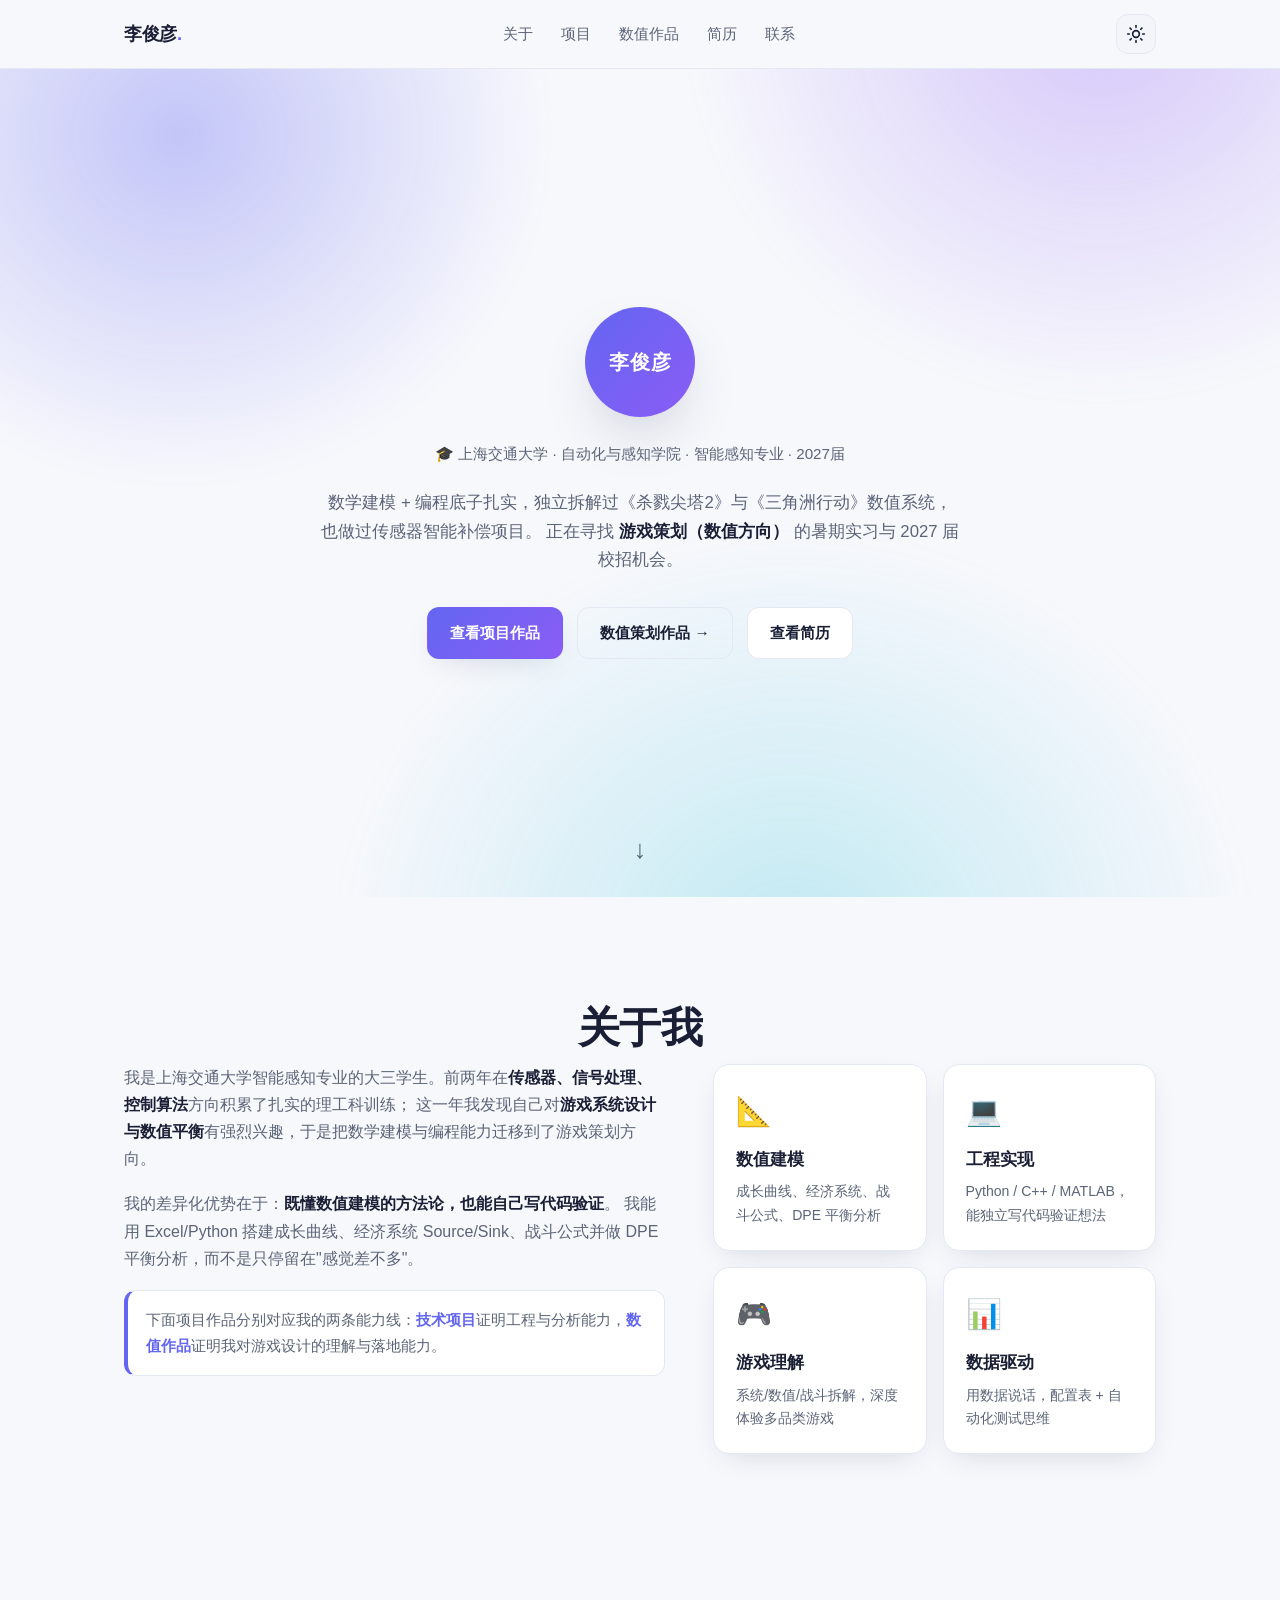
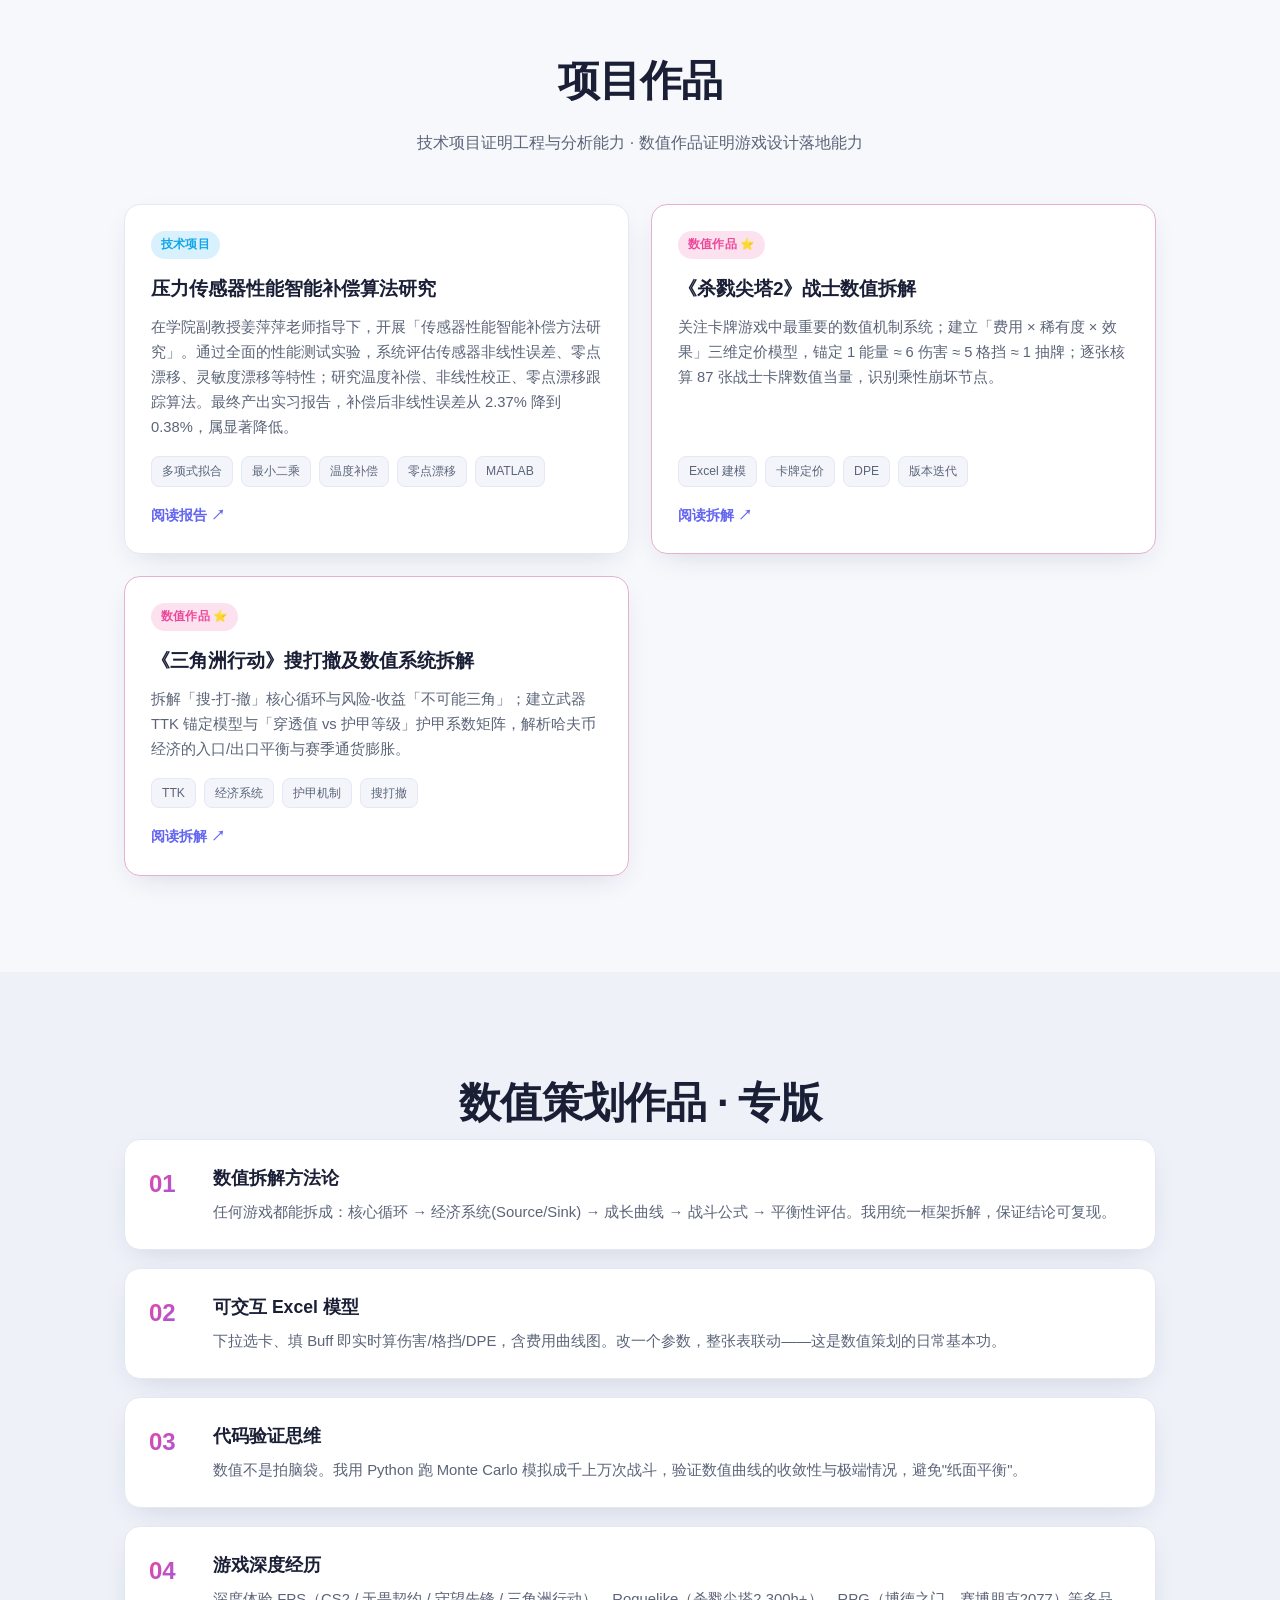
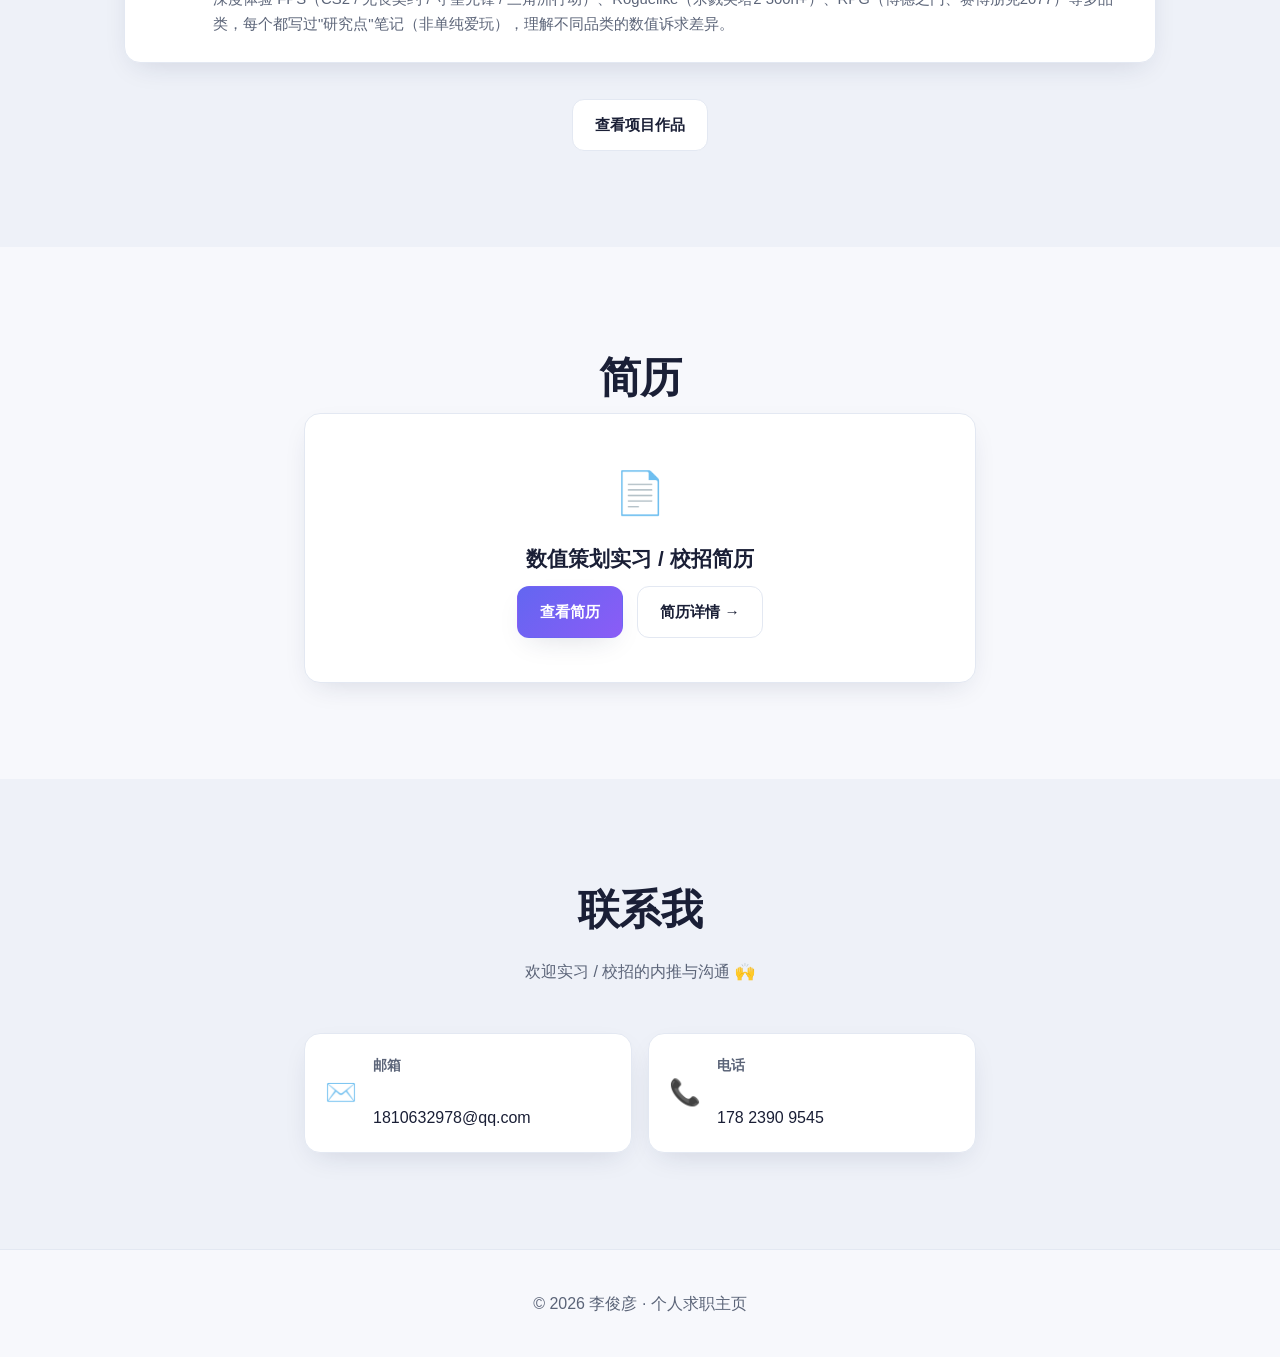
==== index.html @ 6712aebd "chore: 删除技能矩阵整节及导航链接" ====
<!DOCTYPE html>
<!-- 李俊彦 · 个人求职主页（已按简历内容定制） -->

<html lang="zh-CN">
<head>
  <meta charset="UTF-8" />
  <meta name="viewport" content="width=device-width, initial-scale=1.0" />
  <title>李俊彦 · 个人主页 | 数值策划 / 智能感知</title>
  <meta name="description" content="上海交通大学 智能感知专业 2027届 · 游戏数值策划候选人，展示技术项目与游戏数值作品。" />
  <link rel="stylesheet" href="assets/styles.css" />
  <link rel="icon" href="assets/avatar.svg" type="image/svg+xml" />
</head>
<body>
  <!-- 顶部导航 -->
  <header class="nav" id="nav">
    <div class="nav__inner">
      <a href="#home" class="nav__logo">李俊彦<span>.</span></a>
      <nav class="nav__links" id="navLinks">
        <a href="#about">关于</a>
        <a href="#projects">项目</a>
        <a href="#design">数值作品</a>
        <a href="#resume">简历</a>
        <a href="#contact">联系</a>
      </nav>
      <div class="nav__actions">
        <button class="theme-toggle" id="themeToggle" aria-label="切换主题">
          <svg class="icon-sun" viewBox="0 0 24 24" width="20" height="20"><circle cx="12" cy="12" r="4"/><path d="M12 2v2M12 20v2M4.9 4.9l1.4 1.4M17.7 17.7l1.4 1.4M2 12h2M20 12h2M4.9 19.1l1.4-1.4M17.7 6.3l1.4-1.4"/></svg>
          <svg class="icon-moon" viewBox="0 0 24 24" width="20" height="20"><path d="M21 12.8A9 9 0 1 1 11.2 3a7 7 0 0 0 9.8 9.8z"/></svg>
        </button>
        <button class="nav__burger" id="navBurger" aria-label="菜单"><span></span><span></span><span></span></button>
      </div>
    </div>
  </header>

  <!-- 首页 Hero -->
  <section class="hero" id="home">
    <div class="hero__bg" aria-hidden="true"></div>
    <div class="hero__inner reveal">
      <div class="hero__avatar" aria-hidden="true">李俊彦</div>
      <p class="hero__eyebrow">🎓 上海交通大学 · 自动化与感知学院 · 智能感知专业 · 2027届</p>
      <p class="hero__lead">
        数学建模 + 编程底子扎实，独立拆解过《杀戮尖塔2》与《三角洲行动》数值系统，也做过传感器智能补偿项目。
        正在寻找 <strong>游戏策划（数值方向）</strong> 的暑期实习与 2027 届校招机会。
      </p>
      <div class="hero__cta">
        <a href="#projects" class="btn btn--primary">查看项目作品</a>
        <a href="#design" class="btn btn--ghost">数值策划作品 →</a>
        <a href="resume.html" class="btn btn--outline">查看简历</a>
      </div>
      
    </div>
    <a href="#about" class="hero__scroll" aria-label="向下滚动">↓</a>
  </section>

  <!-- 关于 -->
  <section class="section" id="about">
    <div class="container">
      <h2 class="section__title reveal">关于我</h2>
      <div class="about">
        <div class="about__text reveal">
          <p>
            我是上海交通大学智能感知专业的大三学生。前两年在<strong>传感器、信号处理、控制算法</strong>方向积累了扎实的理工科训练；
            这一年我发现自己对<strong>游戏系统设计与数值平衡</strong>有强烈兴趣，于是把数学建模与编程能力迁移到了游戏策划方向。
          </p>
          <p>
            我的差异化优势在于：<strong>既懂数值建模的方法论，也能自己写代码验证</strong>。
            我能用 Excel/Python 搭建成长曲线、经济系统 Source/Sink、战斗公式并做 DPE 平衡分析，而不是只停留在"感觉差不多"。
          </p>
          <p class="about__note">
            下面项目作品分别对应我的两条能力线：<em>技术项目</em>证明工程与分析能力，<em>数值作品</em>证明我对游戏设计的理解与落地能力。
          </p>
        </div>
        <div class="about__cards reveal">
          <div class="mini-card">
            <div class="mini-card__icon">📐</div>
            <h3>数值建模</h3>
            <p>成长曲线、经济系统、战斗公式、DPE 平衡分析</p>
          </div>
          <div class="mini-card">
            <div class="mini-card__icon">💻</div>
            <h3>工程实现</h3>
            <p>Python / C++ / MATLAB，能独立写代码验证想法</p>
          </div>
          <div class="mini-card">
            <div class="mini-card__icon">🎮</div>
            <h3>游戏理解</h3>
            <p>系统/数值/战斗拆解，深度体验多品类游戏</p>
          </div>
          <div class="mini-card">
            <div class="mini-card__icon">📊</div>
            <h3>数据驱动</h3>
            <p>用数据说话，配置表 + 自动化测试思维</p>
          </div>
        </div>
      </div>
    </div>
  </section>

  <!-- 项目 -->
  <section class="section" id="projects">
    <div class="container">
      <h2 class="section__title reveal">项目作品</h2>
      <p class="section__sub reveal">技术项目证明工程与分析能力 · 数值作品证明游戏设计落地能力</p>
      <div class="projects">
        <article class="card reveal">
          <div class="card__tag card__tag--tech">技术项目</div>
          <h3>压力传感器性能智能补偿算法研究</h3>
          <p class="card__desc">在学院副教授姜萍萍老师指导下，开展「传感器性能智能补偿方法研究」。通过全面的性能测试实验，系统评估传感器非线性误差、零点漂移、灵敏度漂移等特性；研究温度补偿、非线性校正、零点漂移跟踪算法。最终产出实习报告，补偿后非线性误差从 2.37% 降到 0.38%，属显著降低。</p>
          <div class="card__stack">
            <span>多项式拟合</span><span>最小二乘</span><span>温度补偿</span><span>零点漂移</span><span>MATLAB</span>
          </div>
          <div class="card__links">
            <a href="lab_report.html">阅读报告 ↗</a>
          </div>
        </article>

        <article class="card reveal card--highlight">
          <div class="card__tag card__tag--design">数值作品 ⭐</div>
          <h3>《杀戮尖塔2》战士数值拆解</h3>
          <p class="card__desc">关注卡牌游戏中最重要的数值机制系统；建立「费用 × 稀有度 × 效果」三维定价模型，锚定 1 能量 ≈ 6 伤害 ≈ 5 格挡 ≈ 1 抽牌；逐张核算 87 张战士卡牌数值当量，识别乘性崩坏节点。</p>
          <div class="card__stack">
            <span>Excel 建模</span><span>卡牌定价</span><span>DPE</span><span>版本迭代</span>
          </div>
          <div class="card__links">
            <a href="sts2.html">阅读拆解 ↗</a>
          </div>
        </article>

        <article class="card reveal card--highlight">
          <div class="card__tag card__tag--design">数值作品 ⭐</div>
          <h3>《三角洲行动》搜打撤及数值系统拆解</h3>
          <p class="card__desc">拆解「搜-打-撤」核心循环与风险-收益「不可能三角」；建立武器 TTK 锚定模型与「穿透值 vs 护甲等级」护甲系数矩阵，解析哈夫币经济的入口/出口平衡与赛季通货膨胀。</p>
          <div class="card__stack">
            <span>TTK</span><span>经济系统</span><span>护甲机制</span><span>搜打撤</span>
          </div>
          <div class="card__links">
            <a href="deltaforce.html">阅读拆解 ↗</a>
          </div>
        </article>
      </div>
    </section>

  <!-- 数值作品专版 -->
  <section class="section section--alt" id="design">
    <div class="container">
      <h2 class="section__title reveal">数值策划作品 · 专版</h2>
      <div class="design">
        <div class="design__item reveal">
          <div class="design__num">01</div>
          <div>
            <h3>数值拆解方法论</h3>
            <p>任何游戏都能拆成：核心循环 → 经济系统(Source/Sink) → 成长曲线 → 战斗公式 → 平衡性评估。我用统一框架拆解，保证结论可复现。</p>
          </div>
        </div>
        <div class="design__item reveal">
          <div class="design__num">02</div>
          <div>
            <h3>可交互 Excel 模型</h3>
            <p>下拉选卡、填 Buff 即实时算伤害/格挡/DPE，含费用曲线图。改一个参数，整张表联动——这是数值策划的日常基本功。</p>
          </div>
        </div>
        <div class="design__item reveal">
          <div class="design__num">03</div>
          <div>
            <h3>代码验证思维</h3>
            <p>数值不是拍脑袋。我用 Python 跑 Monte Carlo 模拟成千上万次战斗，验证数值曲线的收敛性与极端情况，避免"纸面平衡"。</p>
          </div>
        </div>
        <div class="design__item reveal">
          <div class="design__num">04</div>
          <div>
            <h3>游戏深度经历</h3>
            <p>深度体验 FPS（CS2 / 无畏契约 / 守望先锋 / 三角洲行动）、Roguelike（杀戮尖塔2 300h+）、RPG（博德之门、赛博朋克2077）等多品类，每个都写过"研究点"笔记（非单纯爱玩），理解不同品类的数值诉求差异。</p>
          </div>
        </div>
      </div>
      <div class="design__cta reveal">
        <a href="#projects" class="btn btn--outline">查看项目作品</a>
      </div>
    </div>
  </section>

  <!-- 简历 -->
  <section class="section" id="resume">
    <div class="container container--narrow">
      <h2 class="section__title reveal">简历</h2>
      <div class="resume-box reveal">
        <div class="resume-box__icon">📄</div>
        <h3>数值策划实习 / 校招简历</h3>
        <div class="resume-box__actions">
          <a href="resume.html" class="btn btn--primary">查看简历</a>
          <a href="resume.html" class="btn btn--ghost">简历详情 →</a>
        </div>
      </div>
    </div>
  </section>

  <!-- 联系 -->
  <section class="section section--alt" id="contact">
    <div class="container container--narrow">
      <h2 class="section__title reveal">联系我</h2>
      <p class="section__sub reveal">欢迎实习 / 校招的内推与沟通 🙌</p>
      <div class="contact reveal">
        <a class="contact__item" href="mailto:1810632978@qq.com">
          <span class="contact__ic">✉️</span>
          <span><strong>邮箱</strong><br/>1810632978@qq.com</span>
        </a>
        <a class="contact__item" href="tel:17823909545">
          <span class="contact__ic">📞</span>
          <span><strong>电话</strong><br/>178 2390 9545</span>
        </a>
        </div>
    </div>
  </section>

  <footer class="footer">
    <div class="container">
      <p>© <span id="year"></span> 李俊彦 · 个人求职主页</p>
      </div>
  </footer>

  <script src="assets/script.js"></script>
</body>
</html>
---- assets/styles.css ----
/* ==========================================================================
   个人主页样式 · 现代设计系统（零依赖）
   主题：浅色 / 深色 自动切换，存储在 localStorage
   ========================================================================== */

:root {
  --bg: #f7f8fc;
  --bg-alt: #eef1f8;
  --surface: #ffffff;
  --surface-2: #f3f5fb;
  --text: #1a1f36;
  --muted: #5b6478;
  --border: #e3e8f2;
  --primary: #6366f1;
  --primary-2: #8b5cf6;
  --accent: #06b6d4;
  --design: #ec4899;
  --tech: #0ea5e9;
  --shadow: 0 10px 30px -12px rgba(30, 41, 80, 0.18);
  --shadow-lg: 0 24px 60px -20px rgba(30, 41, 80, 0.28);
  --radius: 16px;
  --maxw: 1080px;
}

[data-theme="dark"] {
  --bg: #0a0e1a;
  --bg-alt: #0f1424;
  --surface: #141b2d;
  --surface-2: #1b2438;
  --text: #e8ecf4;
  --muted: #9aa6c0;
  --border: #25304a;
  --shadow: 0 10px 30px -12px rgba(0, 0, 0, 0.5);
  --shadow-lg: 0 24px 60px -20px rgba(0, 0, 0, 0.6);
}

* { box-sizing: border-box; margin: 0; padding: 0; }

html { scroll-behavior: smooth; scroll-padding-top: 80px; }

body {
  font-family: -apple-system, BlinkMacSystemFont, "Segoe UI", "PingFang SC",
    "Microsoft YaHei", "Hiragino Sans GB", Roboto, Helvetica, Arial, sans-serif;
  background: var(--bg);
  color: var(--text);
  line-height: 1.7;
  -webkit-font-smoothing: antialiased;
  transition: background 0.35s ease, color 0.35s ease;
}

a { color: inherit; text-decoration: none; }

.container { max-width: var(--maxw); margin: 0 auto; padding: 0 24px; }
.container--narrow { max-width: 720px; }

/* ---------- 导航 ---------- */
.nav {
  position: sticky; top: 0; z-index: 100;
  backdrop-filter: saturate(180%) blur(14px);
  background: color-mix(in srgb, var(--bg) 78%, transparent);
  border-bottom: 1px solid var(--border);
}
.nav__inner {
  max-width: var(--maxw); margin: 0 auto; padding: 14px 24px;
  display: flex; align-items: center; justify-content: space-between;
}
.nav__logo { font-weight: 800; font-size: 1.15rem; letter-spacing: -0.02em; }
.nav__logo span { color: var(--primary); }
.nav__links { display: flex; gap: 28px; }
.nav__links a {
  font-size: 0.95rem; color: var(--muted); font-weight: 500;
  transition: color 0.2s; position: relative;
}
.nav__links a:hover { color: var(--text); }
.nav__links a::after {
  content: ""; position: absolute; left: 0; bottom: -6px; height: 2px; width: 0;
  background: linear-gradient(90deg, var(--primary), var(--primary-2));
  transition: width 0.25s;
}
.nav__links a:hover::after { width: 100%; }
.nav__actions { display: flex; align-items: center; gap: 12px; }
.theme-toggle {
  background: var(--surface-2); border: 1px solid var(--border);
  width: 40px; height: 40px; border-radius: 12px; cursor: pointer;
  display: grid; place-items: center; color: var(--text);
  transition: transform 0.2s, background 0.2s;
}
.theme-toggle:hover { transform: translateY(-2px); }
.theme-toggle svg { stroke: currentColor; fill: none; stroke-width: 2; stroke-linecap: round; }
.icon-moon { display: none; }
[data-theme="dark"] .icon-sun { display: none; }
[data-theme="dark"] .icon-moon { display: block; }
.nav__burger { display: none; background: none; border: none; cursor: pointer; flex-direction: column; gap: 5px; }
.nav__burger span { width: 22px; height: 2px; background: var(--text); border-radius: 2px; }

/* ---------- Hero ---------- */
.hero { position: relative; min-height: 92vh; display: grid; place-items: center; overflow: hidden; }
.hero__bg {
  position: absolute; inset: -20% -10% auto -10%; height: 140%;
  background:
    radial-gradient(40% 50% at 20% 20%, rgba(99,102,241,0.35), transparent 60%),
    radial-gradient(45% 55% at 80% 10%, rgba(139,92,246,0.30), transparent 60%),
    radial-gradient(50% 60% at 60% 90%, rgba(6,182,212,0.22), transparent 60%);
  filter: blur(10px); animation: float 14s ease-in-out infinite alternate;
}
@keyframes float { to { transform: translate3d(0, -24px, 0) scale(1.05); } }
.hero__inner { position: relative; text-align: center; padding: 40px 24px; max-width: 860px; }
.hero__avatar {
  width: 92px; height: 92px; margin: 0 auto 24px; border-radius: 50%;
  display: grid; place-items: center; font-size: 2.2rem; font-weight: 800; color: #fff;
  background: linear-gradient(135deg, var(--primary), var(--primary-2));
  box-shadow: var(--shadow-lg);
}
.hero__eyebrow { color: var(--muted); font-size: 0.95rem; margin-bottom: 18px; font-weight: 500; }
.hero__title { font-size: clamp(2.2rem, 6vw, 4rem); line-height: 1.1; letter-spacing: -0.03em; font-weight: 800; }
.grad {
  background: linear-gradient(120deg, var(--primary), var(--primary-2), var(--accent));
  -webkit-background-clip: text; background-clip: text; color: transparent;
}
.hero__lead { margin: 22px auto 32px; max-width: 640px; color: var(--muted); font-size: 1.05rem; }
.hero__lead strong { color: var(--text); }
.hero__cta { display: flex; gap: 14px; justify-content: center; flex-wrap: wrap; }
.hero__stats {
  margin-top: 44px; display: flex; gap: 14px; justify-content: center; flex-wrap: wrap;
}
.hero__stats div {
  background: var(--surface); border: 1px solid var(--border); border-radius: 14px;
  padding: 14px 22px; min-width: 96px; box-shadow: var(--shadow);
}
.hero__stats strong { display: block; font-size: 1.4rem; font-weight: 800; }
.hero__stats span { font-size: 0.8rem; color: var(--muted); }
.hero__scroll {
  position: absolute; bottom: 26px; left: 50%; transform: translateX(-50%);
  font-size: 1.6rem; color: var(--muted); animation: bob 1.8s ease-in-out infinite;
}
@keyframes bob { 50% { transform: translate(-50%, 10px); } }

/* ---------- 按钮 ---------- */
.btn {
  display: inline-flex; align-items: center; gap: 6px; padding: 12px 22px;
  border-radius: 12px; font-weight: 600; font-size: 0.95rem; cursor: pointer;
  transition: transform 0.2s, box-shadow 0.2s, background 0.2s; border: 1px solid transparent;
}
.btn:hover { transform: translateY(-2px); }
.btn--primary { background: linear-gradient(135deg, var(--primary), var(--primary-2)); color: #fff; box-shadow: var(--shadow); }
.btn--ghost { background: transparent; color: var(--text); border-color: var(--border); }
.btn--ghost:hover { background: var(--surface-2); }
.btn--outline { background: var(--surface); color: var(--text); border-color: var(--border); }
.btn--outline:hover { box-shadow: var(--shadow); }

/* ---------- 通用 section ---------- */
.section { padding: 96px 0; }
.section--alt { background: var(--bg-alt); }
.section__title { font-size: clamp(1.8rem, 4vw, 2.6rem); font-weight: 800; letter-spacing: -0.02em; text-align: center; }
.section__sub { text-align: center; color: var(--muted); margin-top: 12px; margin-bottom: 48px; }

/* ---------- About ---------- */
.about { display: grid; grid-template-columns: 1.1fr 0.9fr; gap: 48px; align-items: start; }
.about__text p { margin-bottom: 18px; color: var(--muted); }
.about__text strong { color: var(--text); }
.about__note {
  background: var(--surface); border: 1px solid var(--border); border-left: 4px solid var(--primary);
  padding: 16px 18px; border-radius: 12px; font-size: 0.95rem;
}
.about__note em { color: var(--primary); font-style: normal; font-weight: 600; }
.about__cards { display: grid; grid-template-columns: 1fr 1fr; gap: 16px; }
.mini-card {
  background: var(--surface); border: 1px solid var(--border); border-radius: var(--radius);
  padding: 22px; box-shadow: var(--shadow); transition: transform 0.25s, box-shadow 0.25s;
}
.mini-card:hover { transform: translateY(-4px); box-shadow: var(--shadow-lg); }
.mini-card__icon { font-size: 1.8rem; margin-bottom: 10px; }
.mini-card h3 { font-size: 1.05rem; margin-bottom: 6px; }
.mini-card p { font-size: 0.88rem; color: var(--muted); }

/* ---------- 技能 ---------- */
.skills { display: grid; grid-template-columns: 1fr 1fr; gap: 22px; }
.skill-group {
  background: var(--surface); border: 1px solid var(--border); border-radius: var(--radius);
  padding: 26px; box-shadow: var(--shadow);
}
.skill-group h3 { font-size: 1.1rem; margin-bottom: 18px; }
.skill-group ul { list-style: none; display: grid; gap: 14px; }
.skill-group li { display: grid; gap: 6px; font-size: 0.92rem; }
.skill-group li span { color: var(--muted); }
.bar {
  height: 8px; border-radius: 99px; background: var(--surface-2); position: relative; overflow: hidden;
}
.bar::after {
  content: ""; position: absolute; inset: 0; width: var(--v);
  background: linear-gradient(90deg, var(--primary), var(--primary-2));
  border-radius: 99px; transform-origin: left; animation: grow 1.1s cubic-bezier(.2,.8,.2,1) both;
}
@keyframes grow { from { transform: scaleX(0); } }

/* ---------- 项目卡片 ---------- */
.projects { display: grid; grid-template-columns: 1fr 1fr; gap: 22px; }
.card {
  background: var(--surface); border: 1px solid var(--border); border-radius: var(--radius);
  padding: 26px; box-shadow: var(--shadow); position: relative;
  transition: transform 0.25s, box-shadow 0.25s, border-color 0.25s;
  display: flex; flex-direction: column;
}
.card:hover { transform: translateY(-5px); box-shadow: var(--shadow-lg); border-color: color-mix(in srgb, var(--primary) 40%, var(--border)); }
.card--highlight { border-color: color-mix(in srgb, var(--design) 35%, var(--border)); }
.card--highlight:hover { border-color: var(--design); }
.card__tag {
  align-self: flex-start; font-size: 0.72rem; font-weight: 700; padding: 4px 10px; border-radius: 99px;
  margin-bottom: 14px; letter-spacing: 0.02em;
}
.card__tag--tech { background: color-mix(in srgb, var(--tech) 16%, transparent); color: var(--tech); }
.card__tag--design { background: color-mix(in srgb, var(--design) 16%, transparent); color: var(--design); }
.card h3 { font-size: 1.18rem; margin-bottom: 10px; }
.card__desc { color: var(--muted); font-size: 0.92rem; flex: 1; }
.card__stack { display: flex; flex-wrap: wrap; gap: 8px; margin: 16px 0; }
.card__stack span {
  font-size: 0.76rem; padding: 4px 10px; border-radius: 8px;
  background: var(--surface-2); color: var(--muted); border: 1px solid var(--border);
}
.card__links { display: flex; gap: 18px; }
.card__links a { color: var(--primary); font-weight: 600; font-size: 0.9rem; }
.card__links a:hover { text-decoration: underline; }

/* ---------- 数值专版 ---------- */
.design { display: grid; gap: 18px; }
.design__item {
  display: flex; gap: 20px; align-items: flex-start;
  background: var(--surface); border: 1px solid var(--border); border-radius: var(--radius);
  padding: 24px; box-shadow: var(--shadow);
}
.design__num {
  font-size: 1.5rem; font-weight: 800; color: transparent;
  background: linear-gradient(135deg, var(--design), var(--primary-2));
  -webkit-background-clip: text; background-clip: text; flex-shrink: 0; min-width: 44px;
}
.design__item h3 { font-size: 1.1rem; margin-bottom: 6px; }
.design__item p { color: var(--muted); font-size: 0.93rem; }
.design__cta { display: flex; gap: 14px; justify-content: center; margin-top: 36px; flex-wrap: wrap; }

/* ---------- 简历 ---------- */
.resume-box {
  text-align: center; background: var(--surface); border: 1px solid var(--border);
  border-radius: var(--radius); padding: 44px; box-shadow: var(--shadow);
}
.resume-box__icon { font-size: 2.6rem; margin-bottom: 12px; }
.resume-box h3 { font-size: 1.3rem; margin-bottom: 10px; }
.resume-box p { color: var(--muted); max-width: 480px; margin: 0 auto 24px; }
.resume-box__actions { display: flex; gap: 14px; justify-content: center; flex-wrap: wrap; }

/* ---------- 联系 ---------- */
.contact { display: grid; grid-template-columns: 1fr 1fr; gap: 16px; }
.contact__item {
  display: flex; gap: 16px; align-items: center; background: var(--surface);
  border: 1px solid var(--border); border-radius: var(--radius); padding: 20px;
  box-shadow: var(--shadow); transition: transform 0.2s, box-shadow 0.2s;
}
.contact__item:hover { transform: translateY(-3px); box-shadow: var(--shadow-lg); }
.contact__ic { font-size: 1.6rem; }
.contact__item strong { display: block; font-size: 0.85rem; color: var(--muted); font-weight: 600; }
.contact__item span span { font-size: 1rem; }

/* ---------- Footer ---------- */
.footer { padding: 40px 0; border-top: 1px solid var(--border); text-align: center; color: var(--muted); }
.footer__hint { font-size: 0.82rem; margin-top: 6px; opacity: 0.8; }

/* ---------- 滚动揭示动画 ---------- */
.reveal { opacity: 0; transform: translateY(24px); transition: opacity 0.7s ease, transform 0.7s ease; }
.reveal.is-visible { opacity: 1; transform: none; }

/* ---------- 响应式 ---------- */
@media (max-width: 860px) {
  .about, .skills, .projects, .contact { grid-template-columns: 1fr; }
  .about__cards { grid-template-columns: 1fr 1fr; }
  .nav__links {
    position: fixed; inset: 64px 0 auto 0; flex-direction: column; gap: 0;
    background: var(--surface); border-bottom: 1px solid var(--border);
    padding: 10px 24px 20px; transform: translateY(-130%); transition: transform 0.3s; box-shadow: var(--shadow);
  }
  .nav__links.open { transform: none; }
  .nav__links a { padding: 12px 0; border-bottom: 1px solid var(--border); }
  .nav__burger { display: flex; }
}
@media (max-width: 520px) {
  .about__cards, .contact { grid-template-columns: 1fr; }
  .section { padding: 72px 0; }
  .hero__stats div { min-width: 78px; padding: 12px 14px; }
}

@media (prefers-reduced-motion: reduce) {
  * { animation: none !important; scroll-behavior: auto; }
  .reveal { opacity: 1; transform: none; }
}

/* 自动追加：李俊彦定制补丁 */
.hero__avatar { width: 110px; height: 110px; font-size: 1.25rem; letter-spacing: 0.05em; }
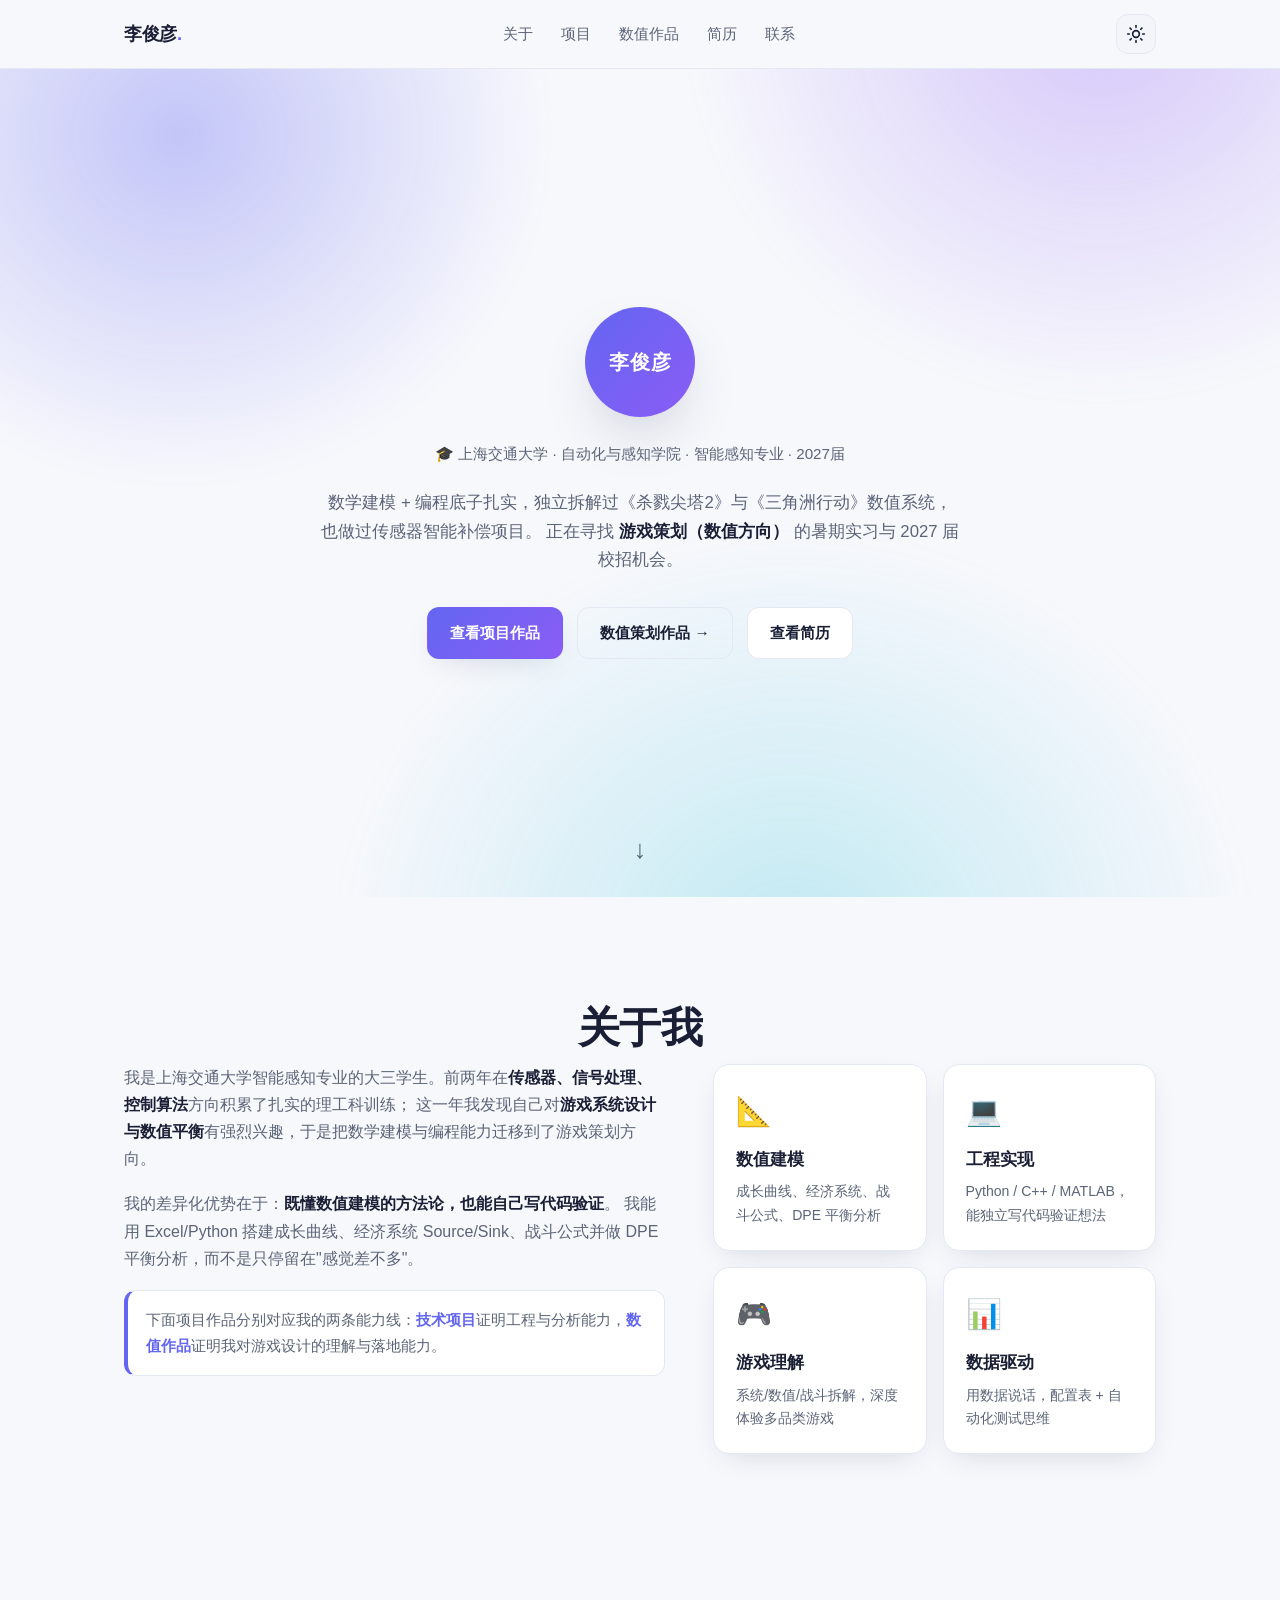
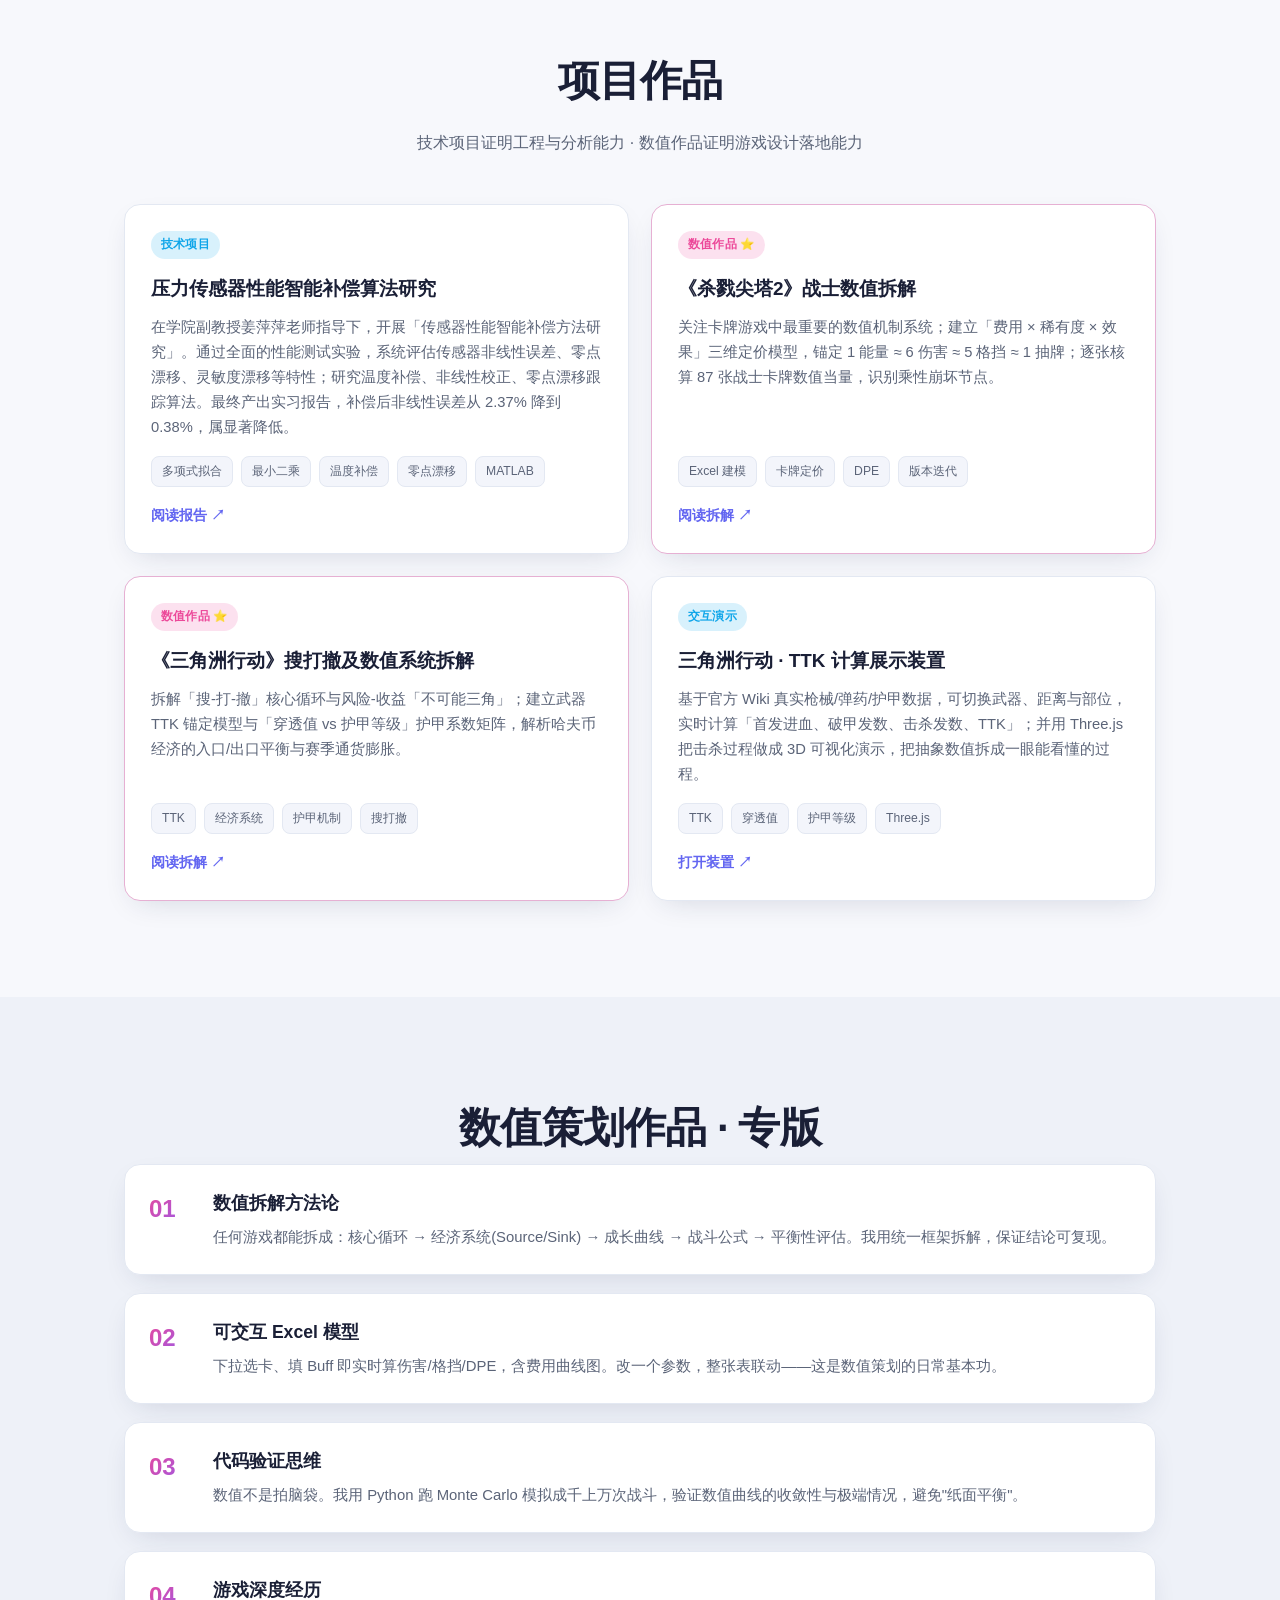
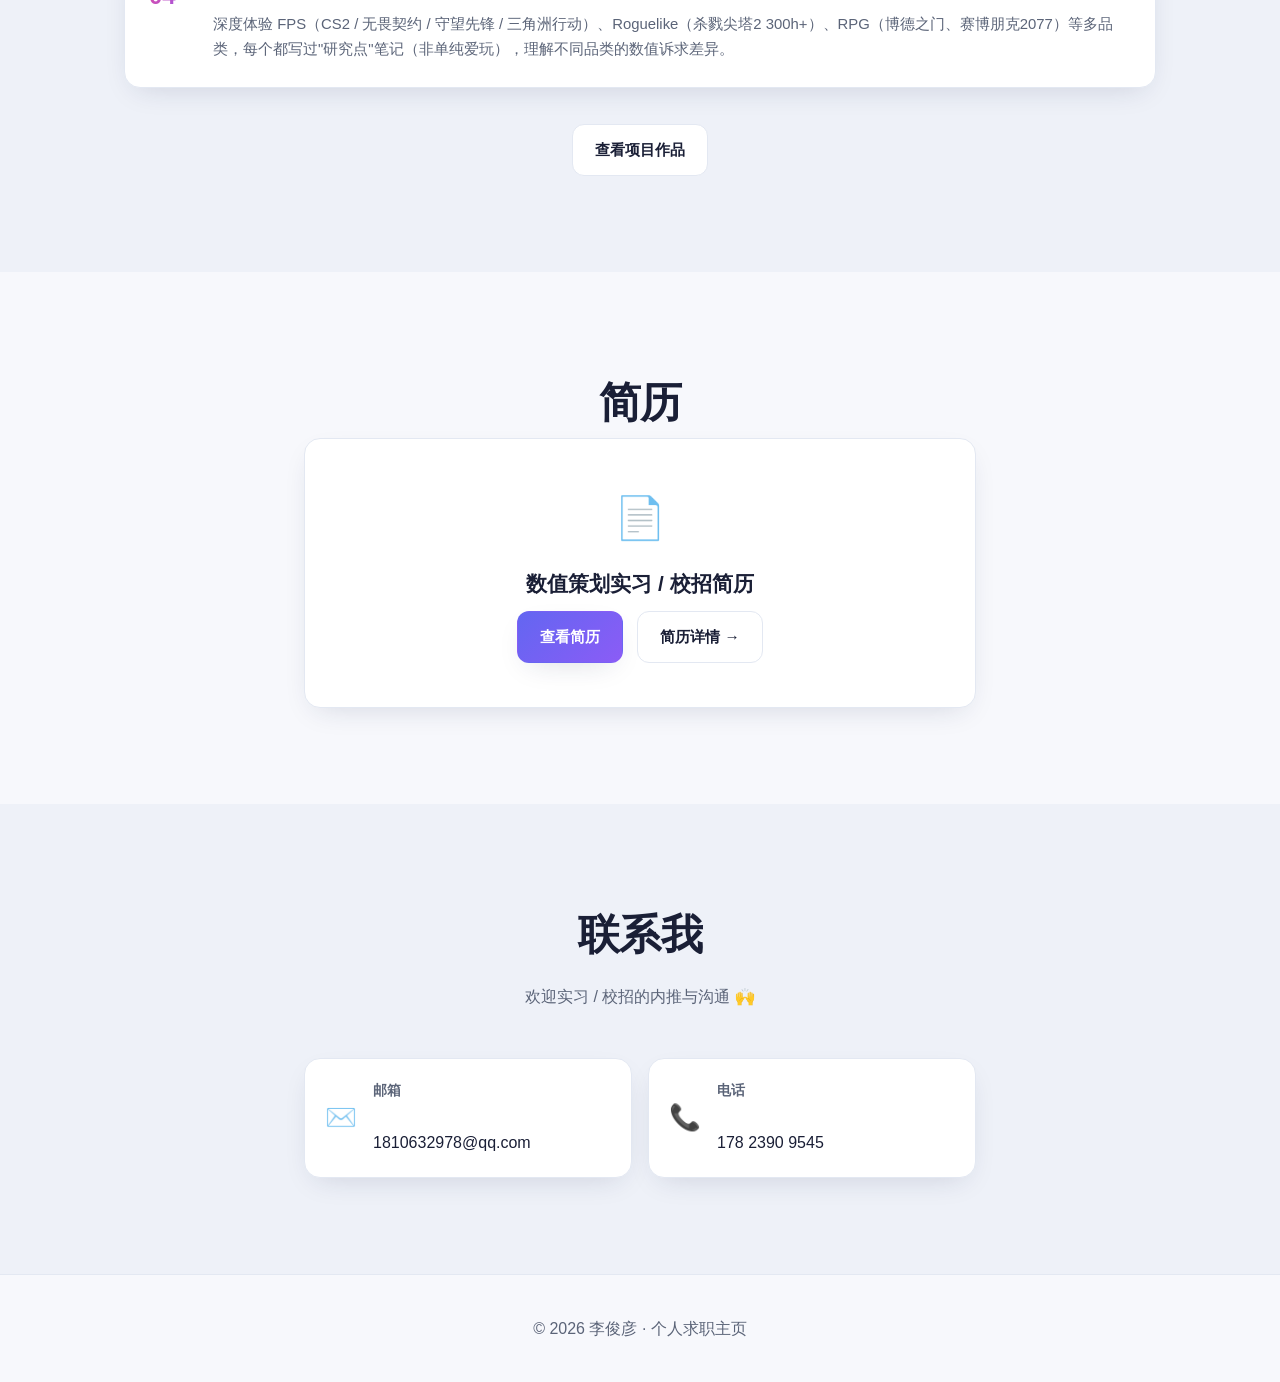
==== commit b7a9b277: "feat: 首页项目区新增 TTK 计算展示装置卡片" ====
--- a/index.html
+++ b/index.html
@@ -137,6 +137,18 @@
             <a href="deltaforce.html">阅读拆解 ↗</a>
           </div>
         </article>
+
+        <article class="card reveal">
+          <div class="card__tag card__tag--tech">交互演示</div>
+          <h3>三角洲行动 · TTK 计算展示装置</h3>
+          <p class="card__desc">基于官方 Wiki 真实枪械/弹药/护甲数据，可切换武器、距离与部位，实时计算「首发进血、破甲发数、击杀发数、TTK」；并用 Three.js 把击杀过程做成 3D 可视化演示，把抽象数值拆成一眼能看懂的过程。</p>
+          <div class="card__stack">
+            <span>TTK</span><span>穿透值</span><span>护甲等级</span><span>Three.js</span>
+          </div>
+          <div class="card__links">
+            <a href="ttk.html">打开装置 ↗</a>
+          </div>
+        </article>
       </div>
     </section>
 
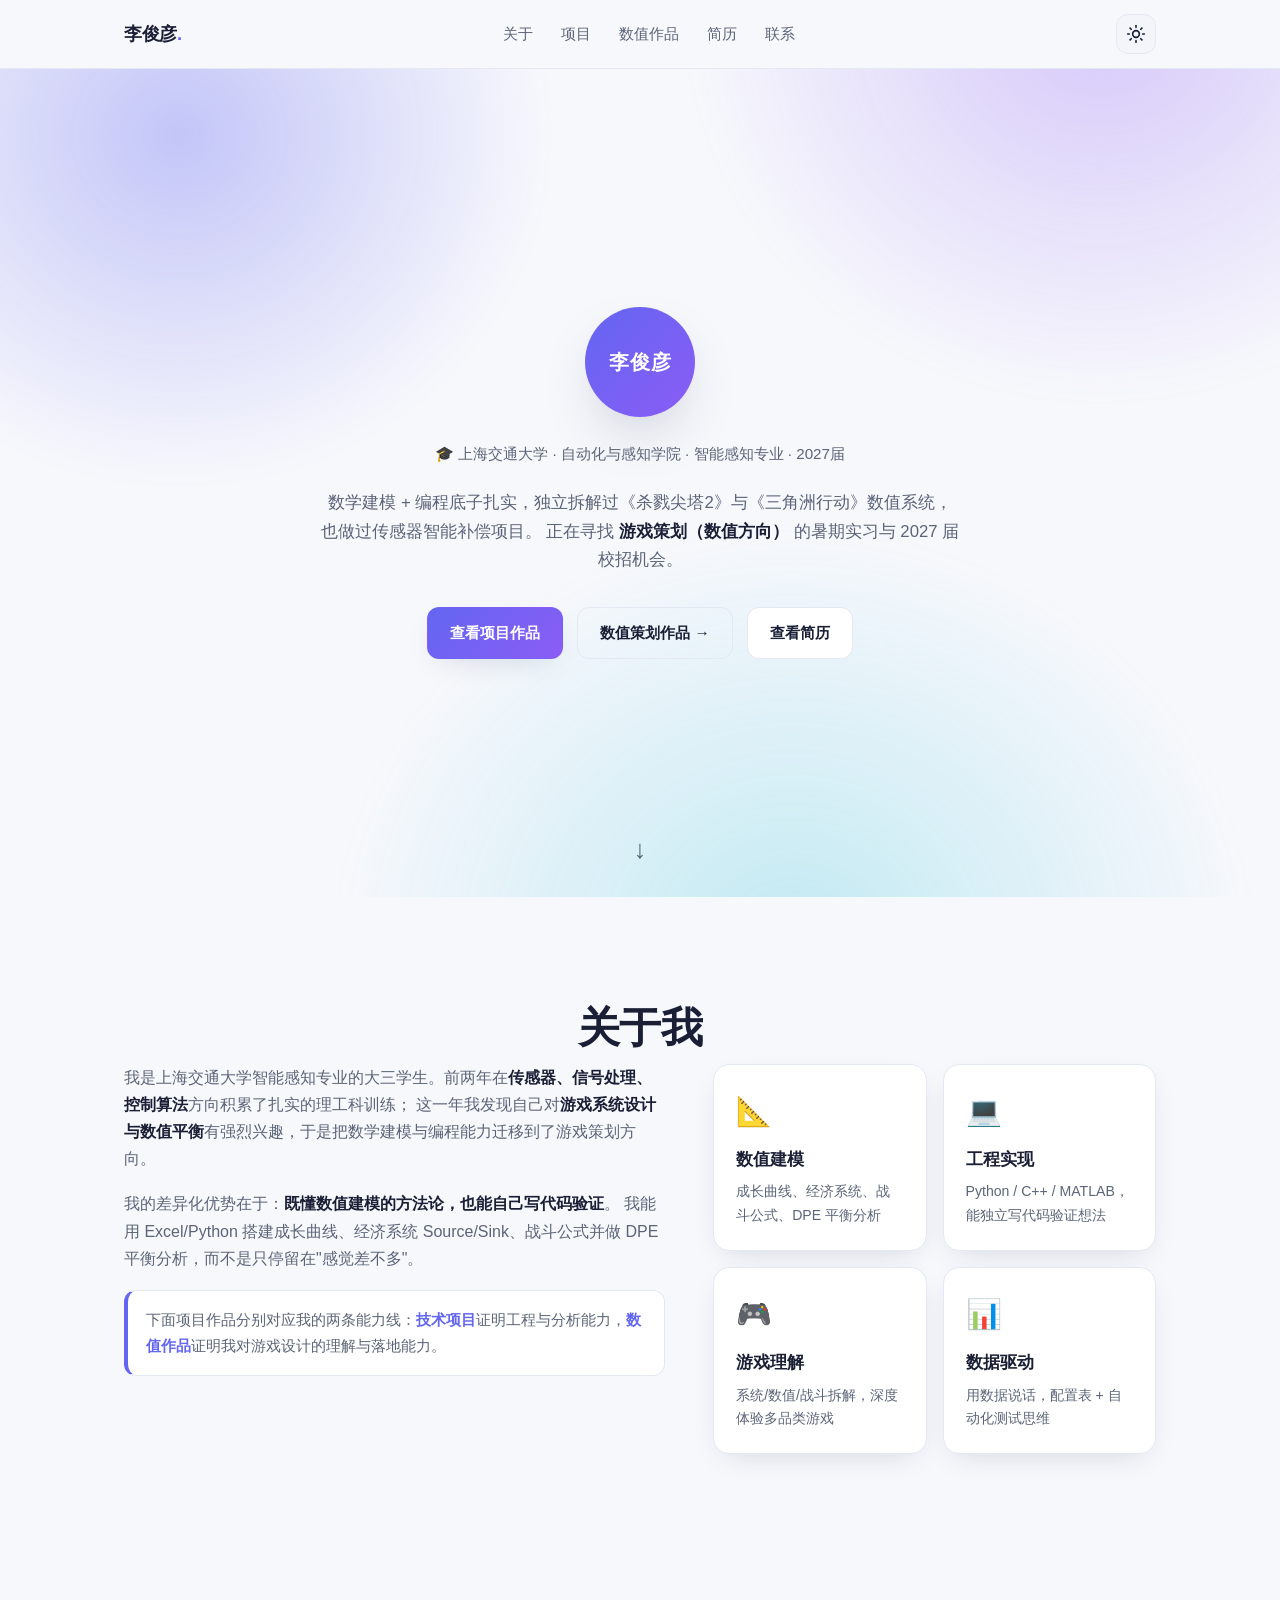
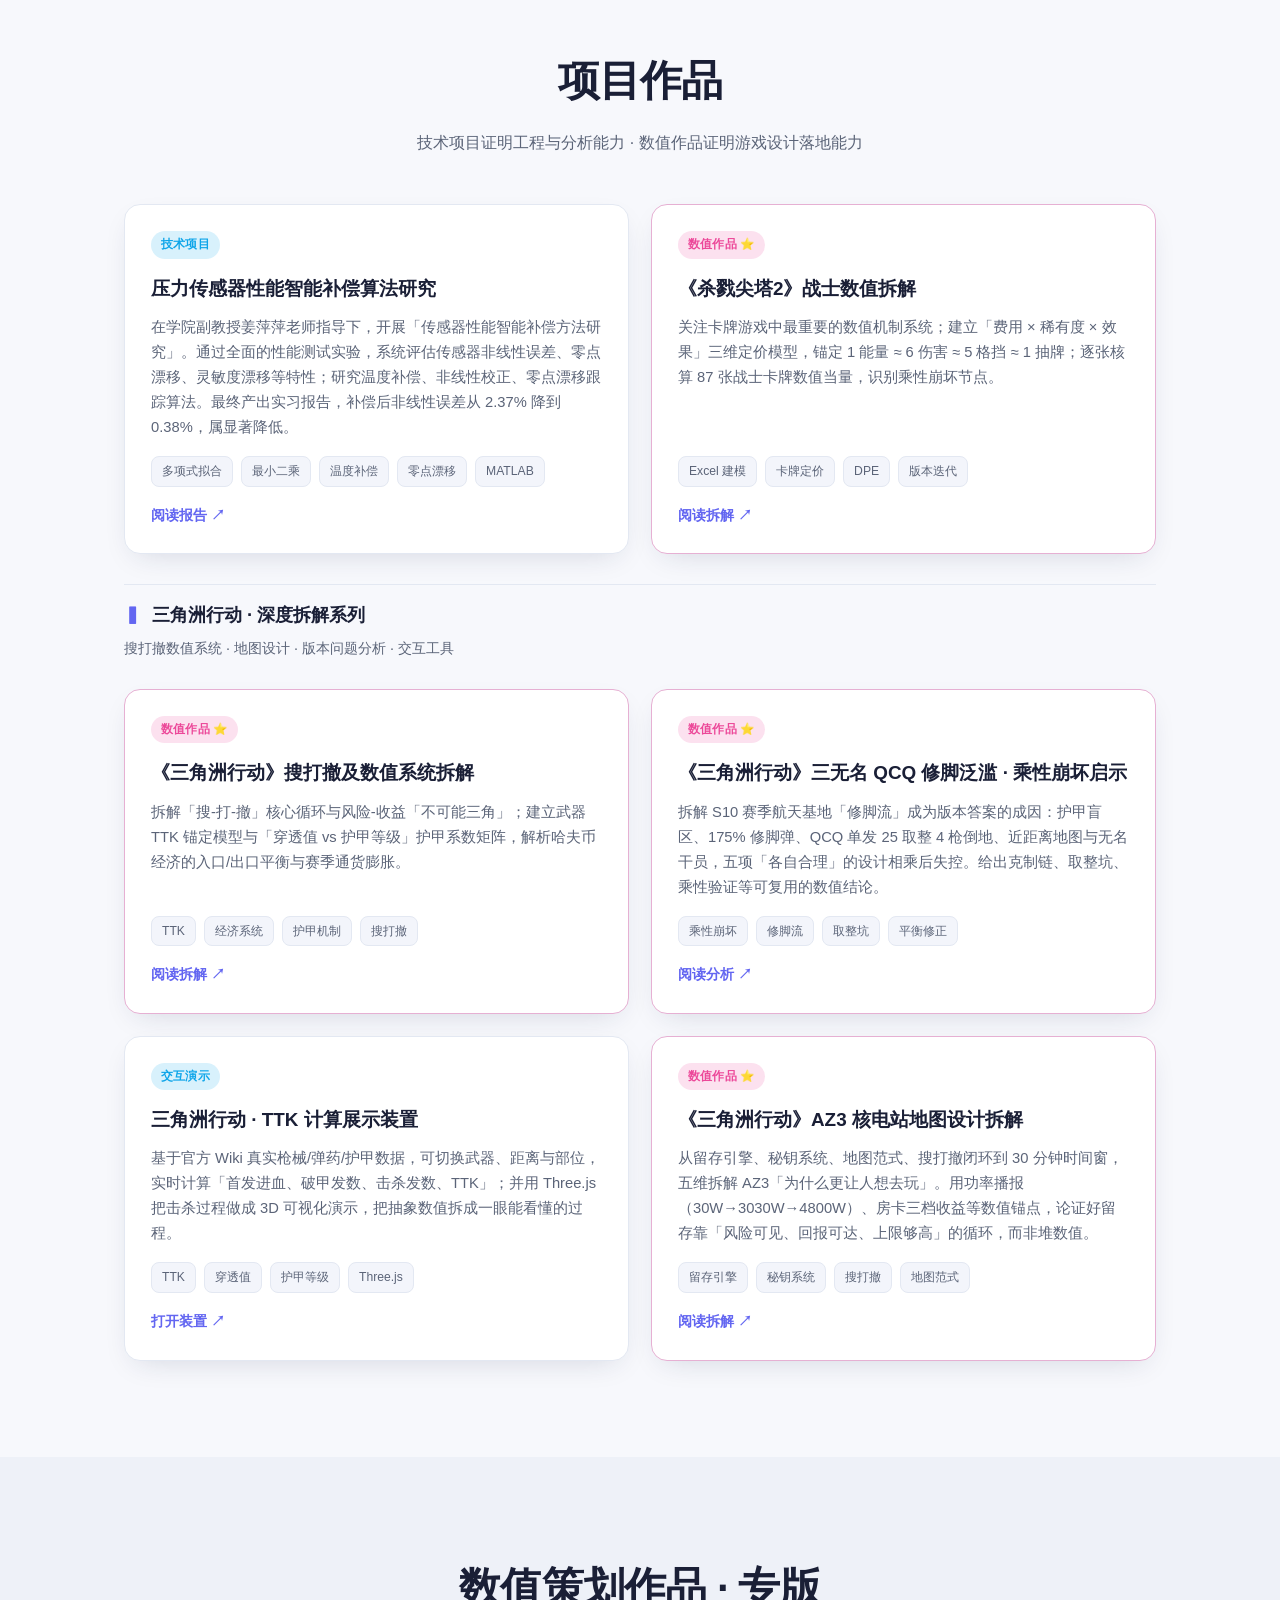
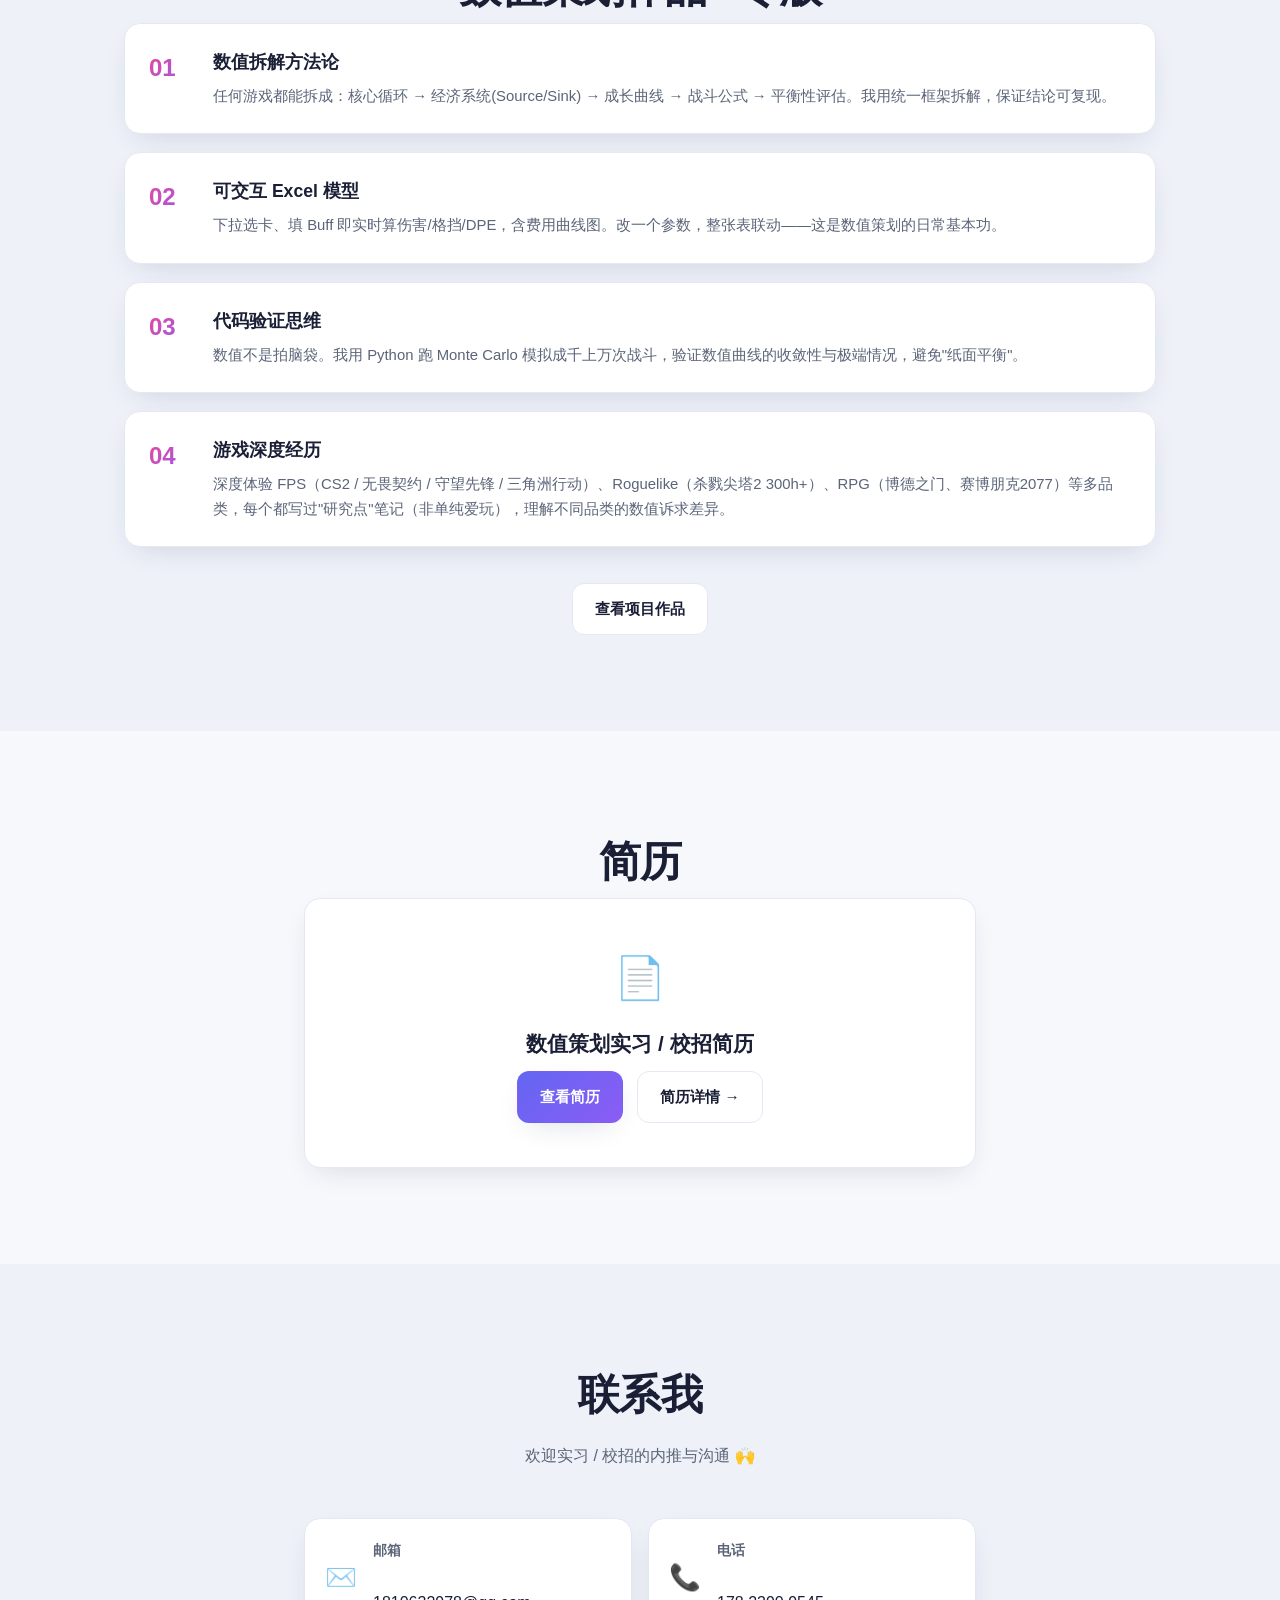
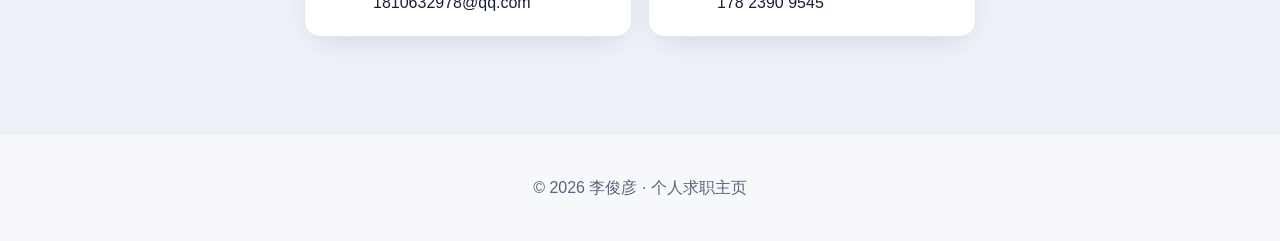
==== commit 45d78db1: "feat: QCQ 修脚乘性崩坏分析 + AZ3 核电站拆解 + 三角洲作品归组" ====
--- a/index.html
+++ b/index.html
@@ -126,6 +126,11 @@
           </div>
         </article>
 
+        <div class="projects__group reveal">
+          <h3>三角洲行动 · 深度拆解系列</h3>
+          <p>搜打撤数值系统 · 地图设计 · 版本问题分析 · 交互工具</p>
+        </div>
+
         <article class="card reveal card--highlight">
           <div class="card__tag card__tag--design">数值作品 ⭐</div>
           <h3>《三角洲行动》搜打撤及数值系统拆解</h3>
@@ -135,6 +140,18 @@
           </div>
           <div class="card__links">
             <a href="deltaforce.html">阅读拆解 ↗</a>
+          </div>
+        </article>
+
+        <article class="card reveal card--highlight">
+          <div class="card__tag card__tag--design">数值作品 ⭐</div>
+          <h3>《三角洲行动》三无名 QCQ 修脚泛滥 · 乘性崩坏启示</h3>
+          <p class="card__desc">拆解 S10 赛季航天基地「修脚流」成为版本答案的成因：护甲盲区、175% 修脚弹、QCQ 单发 25 取整 4 枪倒地、近距离地图与无名干员，五项「各自合理」的设计相乘后失控。给出克制链、取整坑、乘性验证等可复用的数值结论。</p>
+          <div class="card__stack">
+            <span>乘性崩坏</span><span>修脚流</span><span>取整坑</span><span>平衡修正</span>
+          </div>
+          <div class="card__links">
+            <a href="xiujiao.html">阅读分析 ↗</a>
           </div>
         </article>
 
@@ -147,6 +164,18 @@
           </div>
           <div class="card__links">
             <a href="ttk.html">打开装置 ↗</a>
+          </div>
+        </article>
+
+        <article class="card reveal card--highlight">
+          <div class="card__tag card__tag--design">数值作品 ⭐</div>
+          <h3>《三角洲行动》AZ3 核电站地图设计拆解</h3>
+          <p class="card__desc">从留存引擎、秘钥系统、地图范式、搜打撤闭环到 30 分钟时间窗，五维拆解 AZ3「为什么更让人想去玩」。用功率播报（30W→3030W→4800W）、房卡三档收益等数值锚点，论证好留存靠「风险可见、回报可达、上限够高」的循环，而非堆数值。</p>
+          <div class="card__stack">
+            <span>留存引擎</span><span>秘钥系统</span><span>搜打撤</span><span>地图范式</span>
+          </div>
+          <div class="card__links">
+            <a href="az3.html">阅读拆解 ↗</a>
           </div>
         </article>
       </div>
--- a/assets/styles.css
+++ b/assets/styles.css
@@ -195,6 +195,18 @@
 
 /* ---------- 项目卡片 ---------- */
 .projects { display: grid; grid-template-columns: 1fr 1fr; gap: 22px; }
+.projects__group {
+  grid-column: 1 / -1;
+  margin-top: 8px;
+  padding: 14px 0 6px;
+  border-top: 1px solid var(--border);
+}
+.projects__group h3 {
+  font-size: 1.15rem; font-weight: 800; margin: 0; color: var(--text);
+  display: flex; align-items: center; gap: 10px;
+}
+.projects__group h3::before { content: "▍"; color: var(--primary); }
+.projects__group p { margin: 6px 0 0; color: var(--muted); font-size: 0.9rem; }
 .card {
   background: var(--surface); border: 1px solid var(--border); border-radius: var(--radius);
   padding: 26px; box-shadow: var(--shadow); position: relative;
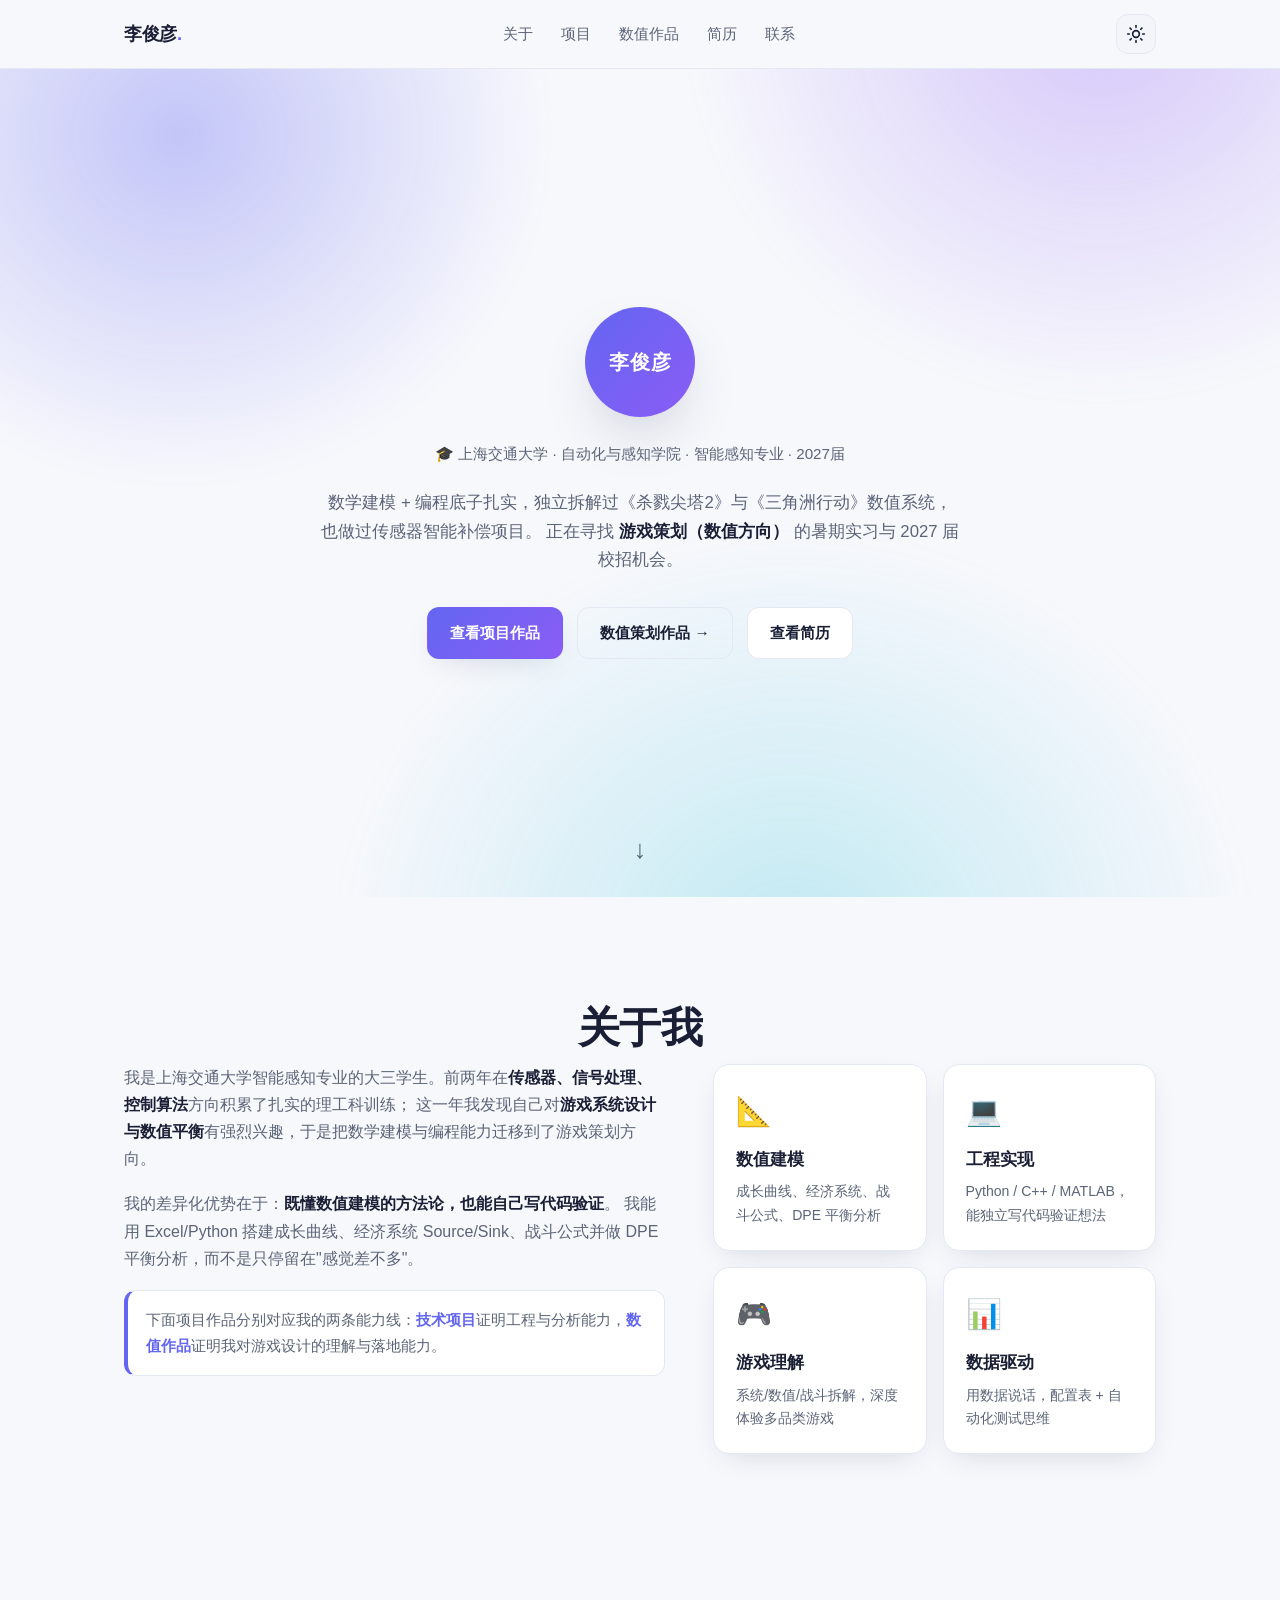
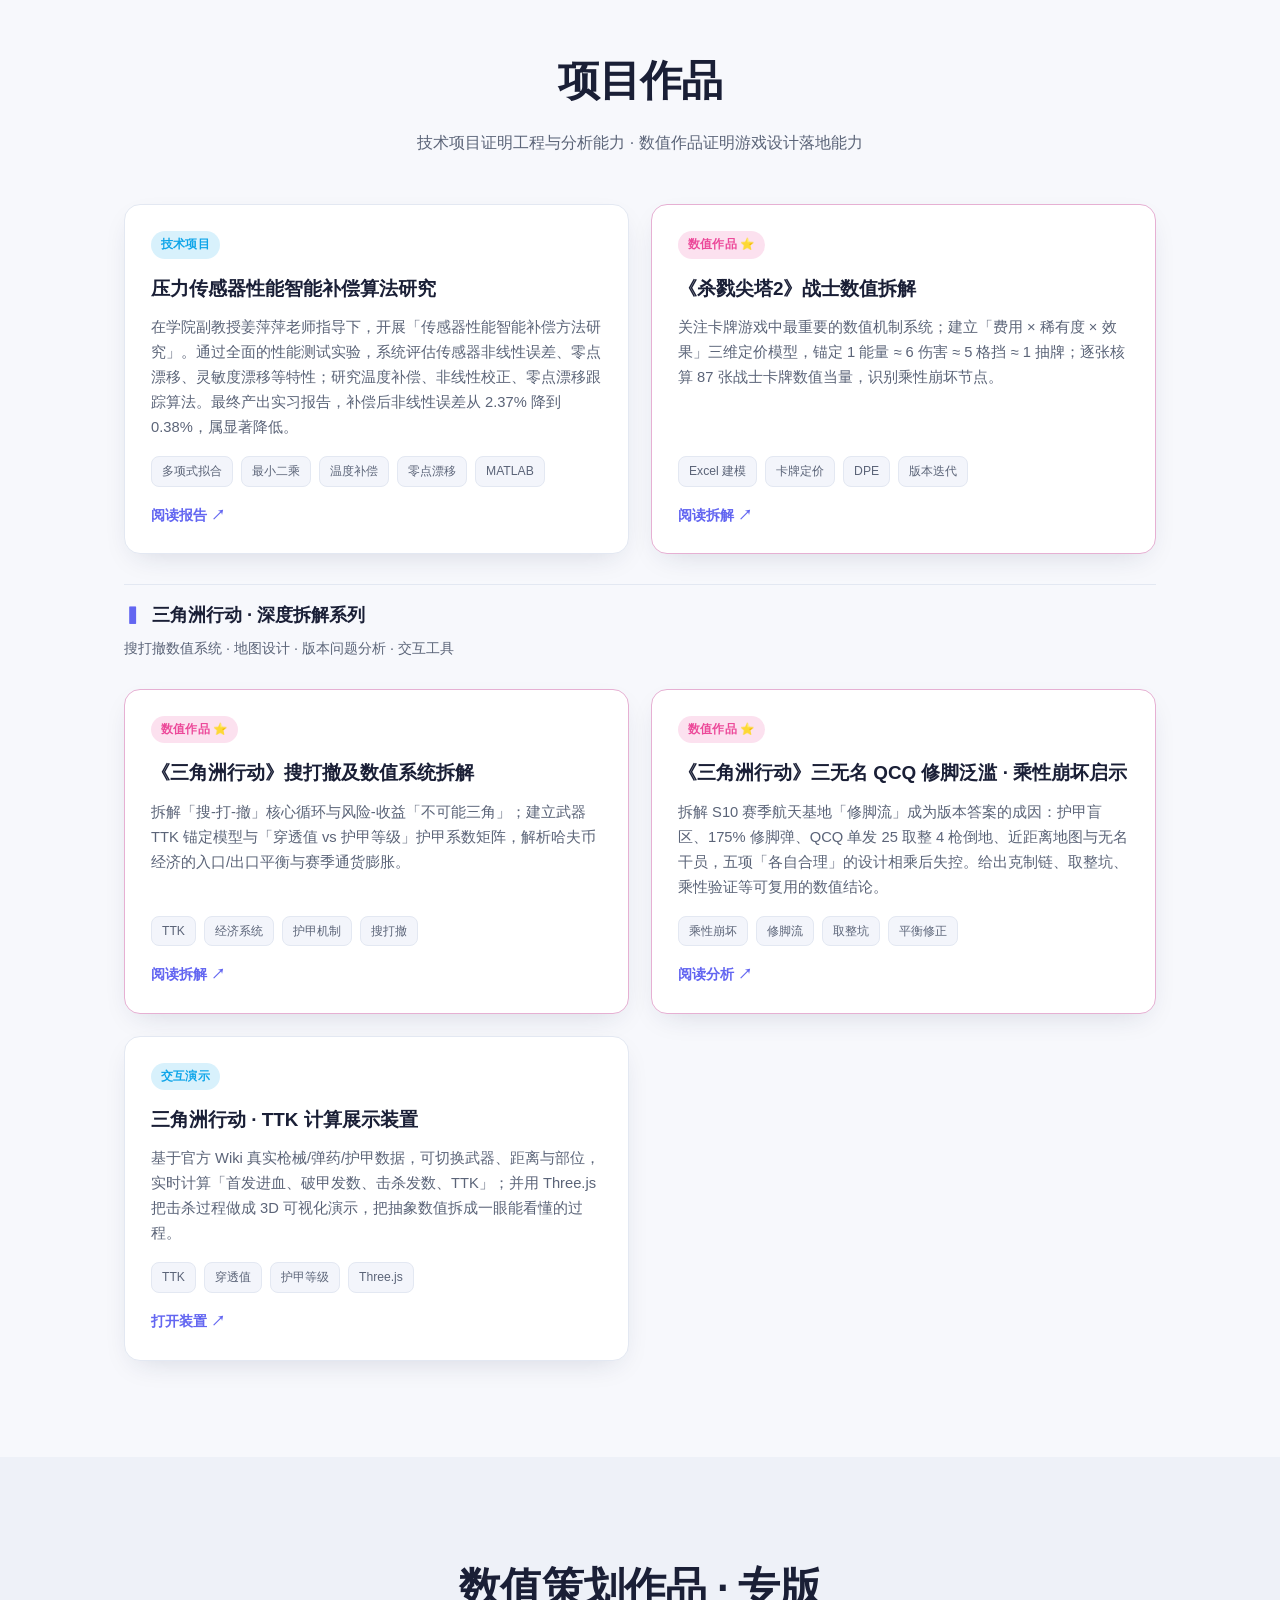
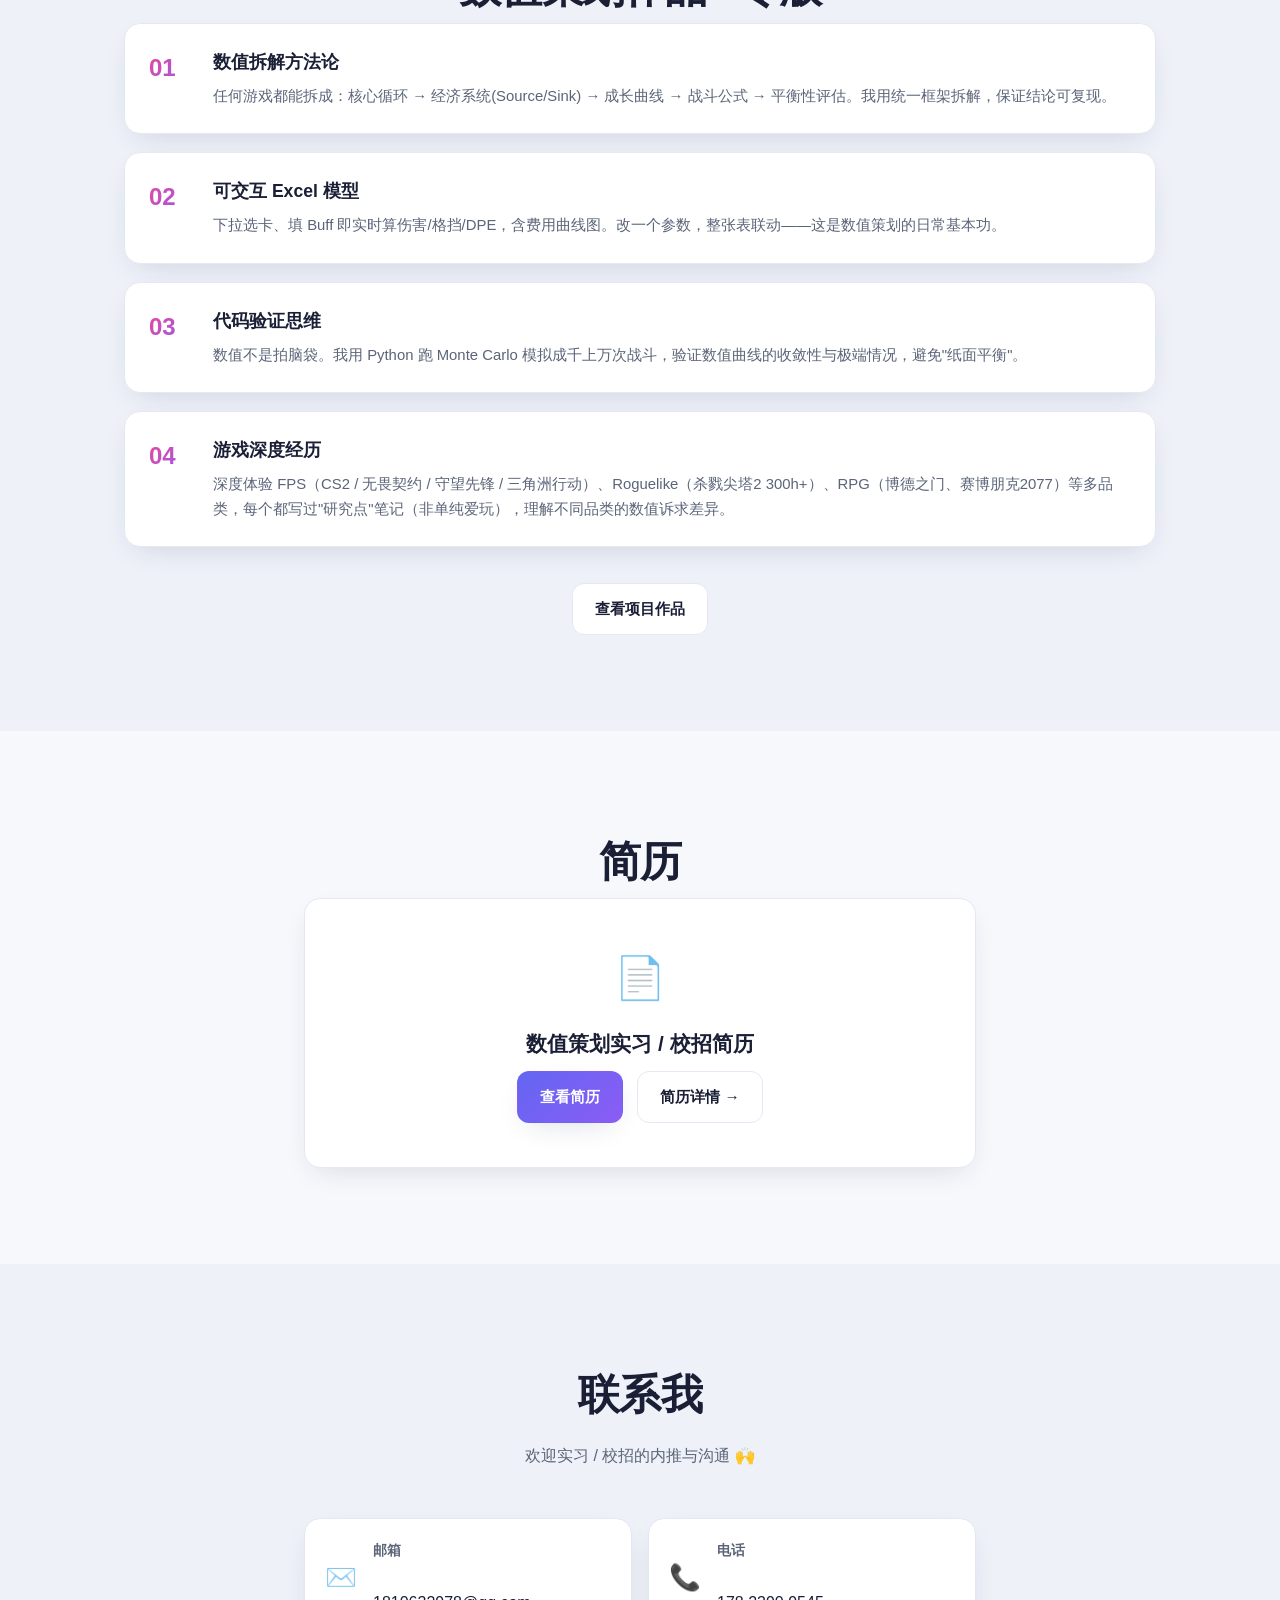
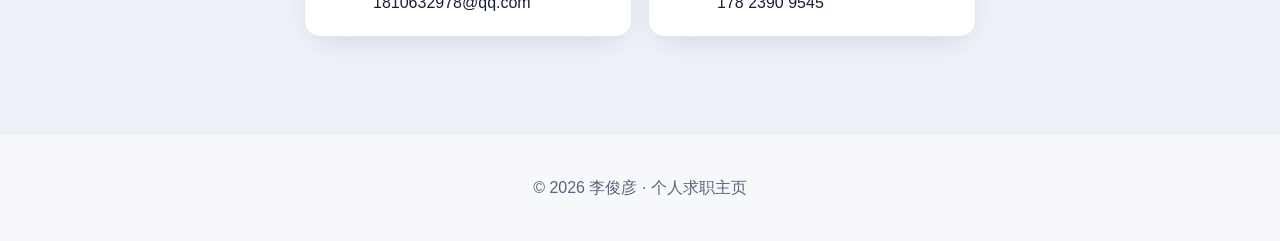
==== commit ec164987: "remove: 删除网站 AZ3 拆解（首页卡片 + az3.html + 图片）" ====
--- a/index.html
+++ b/index.html
@@ -166,18 +166,6 @@
             <a href="ttk.html">打开装置 ↗</a>
           </div>
         </article>
-
-        <article class="card reveal card--highlight">
-          <div class="card__tag card__tag--design">数值作品 ⭐</div>
-          <h3>《三角洲行动》AZ3 核电站地图设计拆解</h3>
-          <p class="card__desc">从留存引擎、秘钥系统、地图范式、搜打撤闭环到 30 分钟时间窗，五维拆解 AZ3「为什么更让人想去玩」。用功率播报（30W→3030W→4800W）、房卡三档收益等数值锚点，论证好留存靠「风险可见、回报可达、上限够高」的循环，而非堆数值。</p>
-          <div class="card__stack">
-            <span>留存引擎</span><span>秘钥系统</span><span>搜打撤</span><span>地图范式</span>
-          </div>
-          <div class="card__links">
-            <a href="az3.html">阅读拆解 ↗</a>
-          </div>
-        </article>
       </div>
     </section>
 
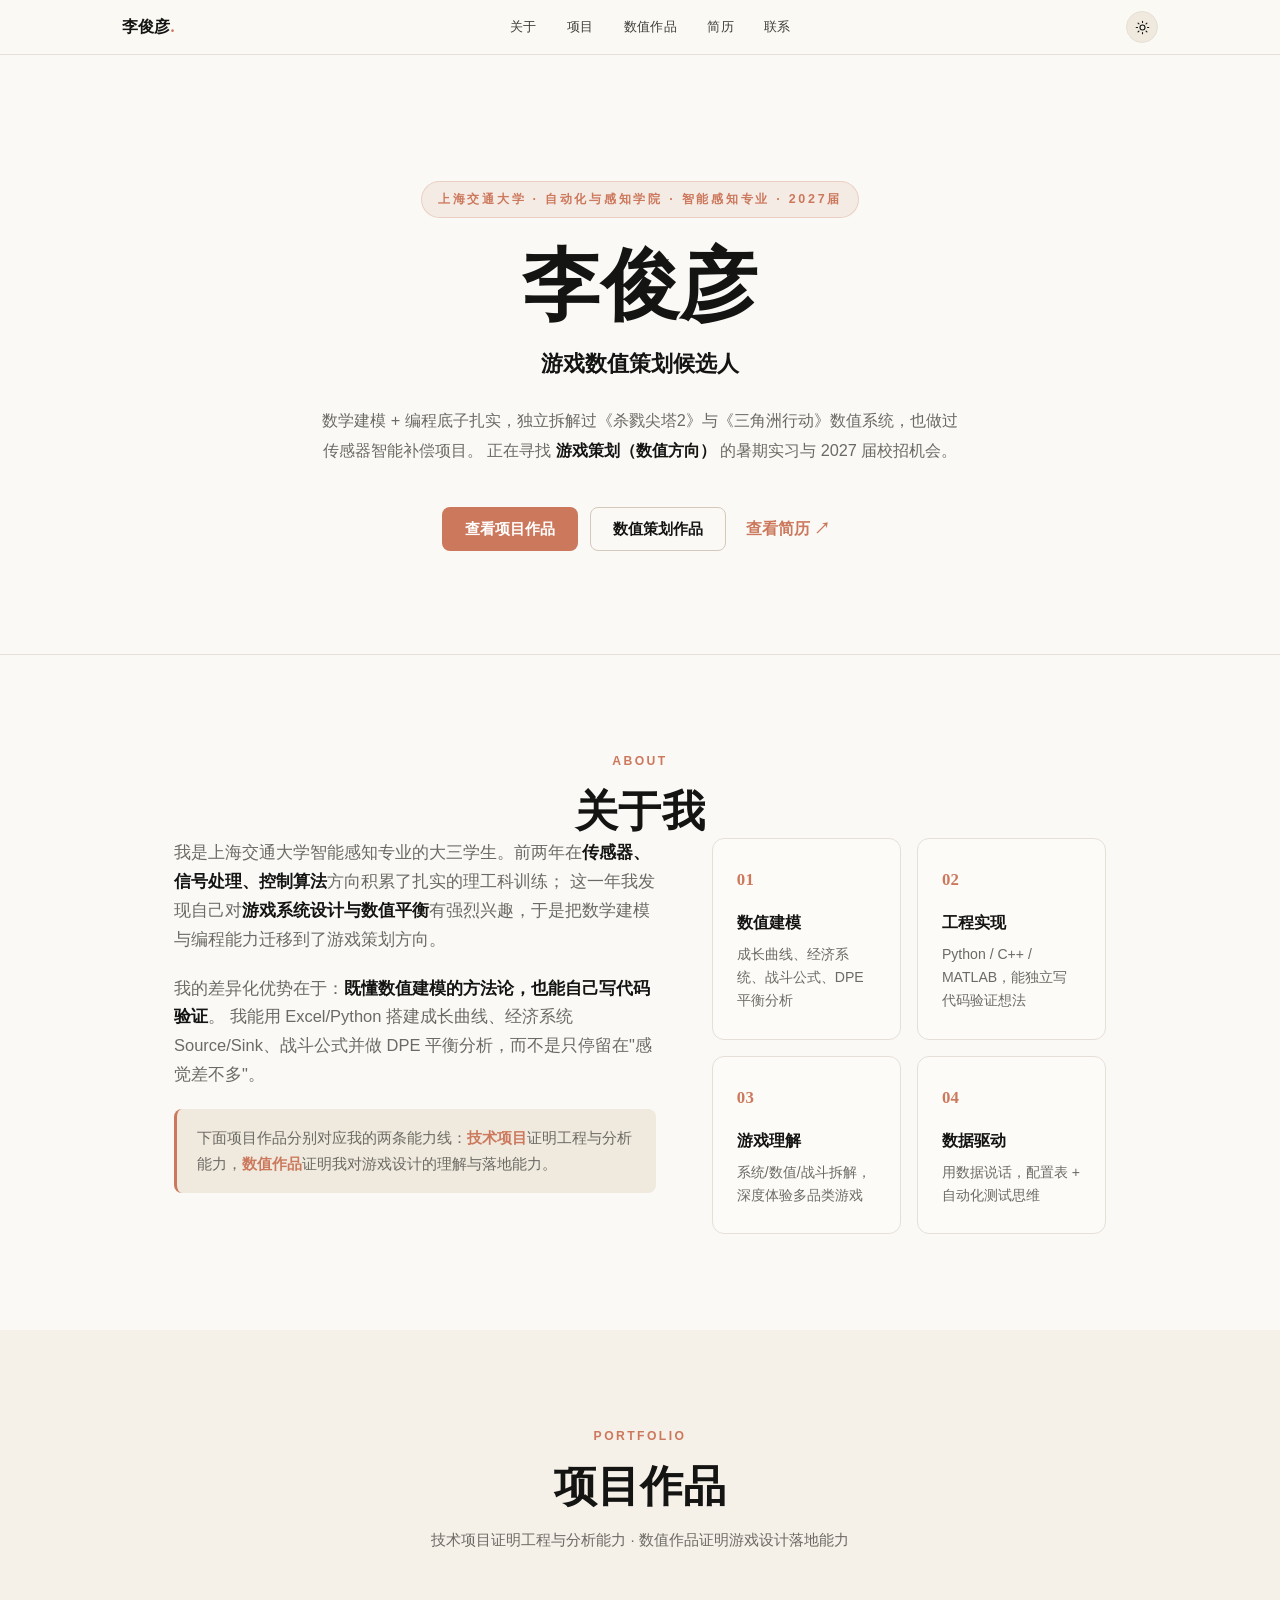
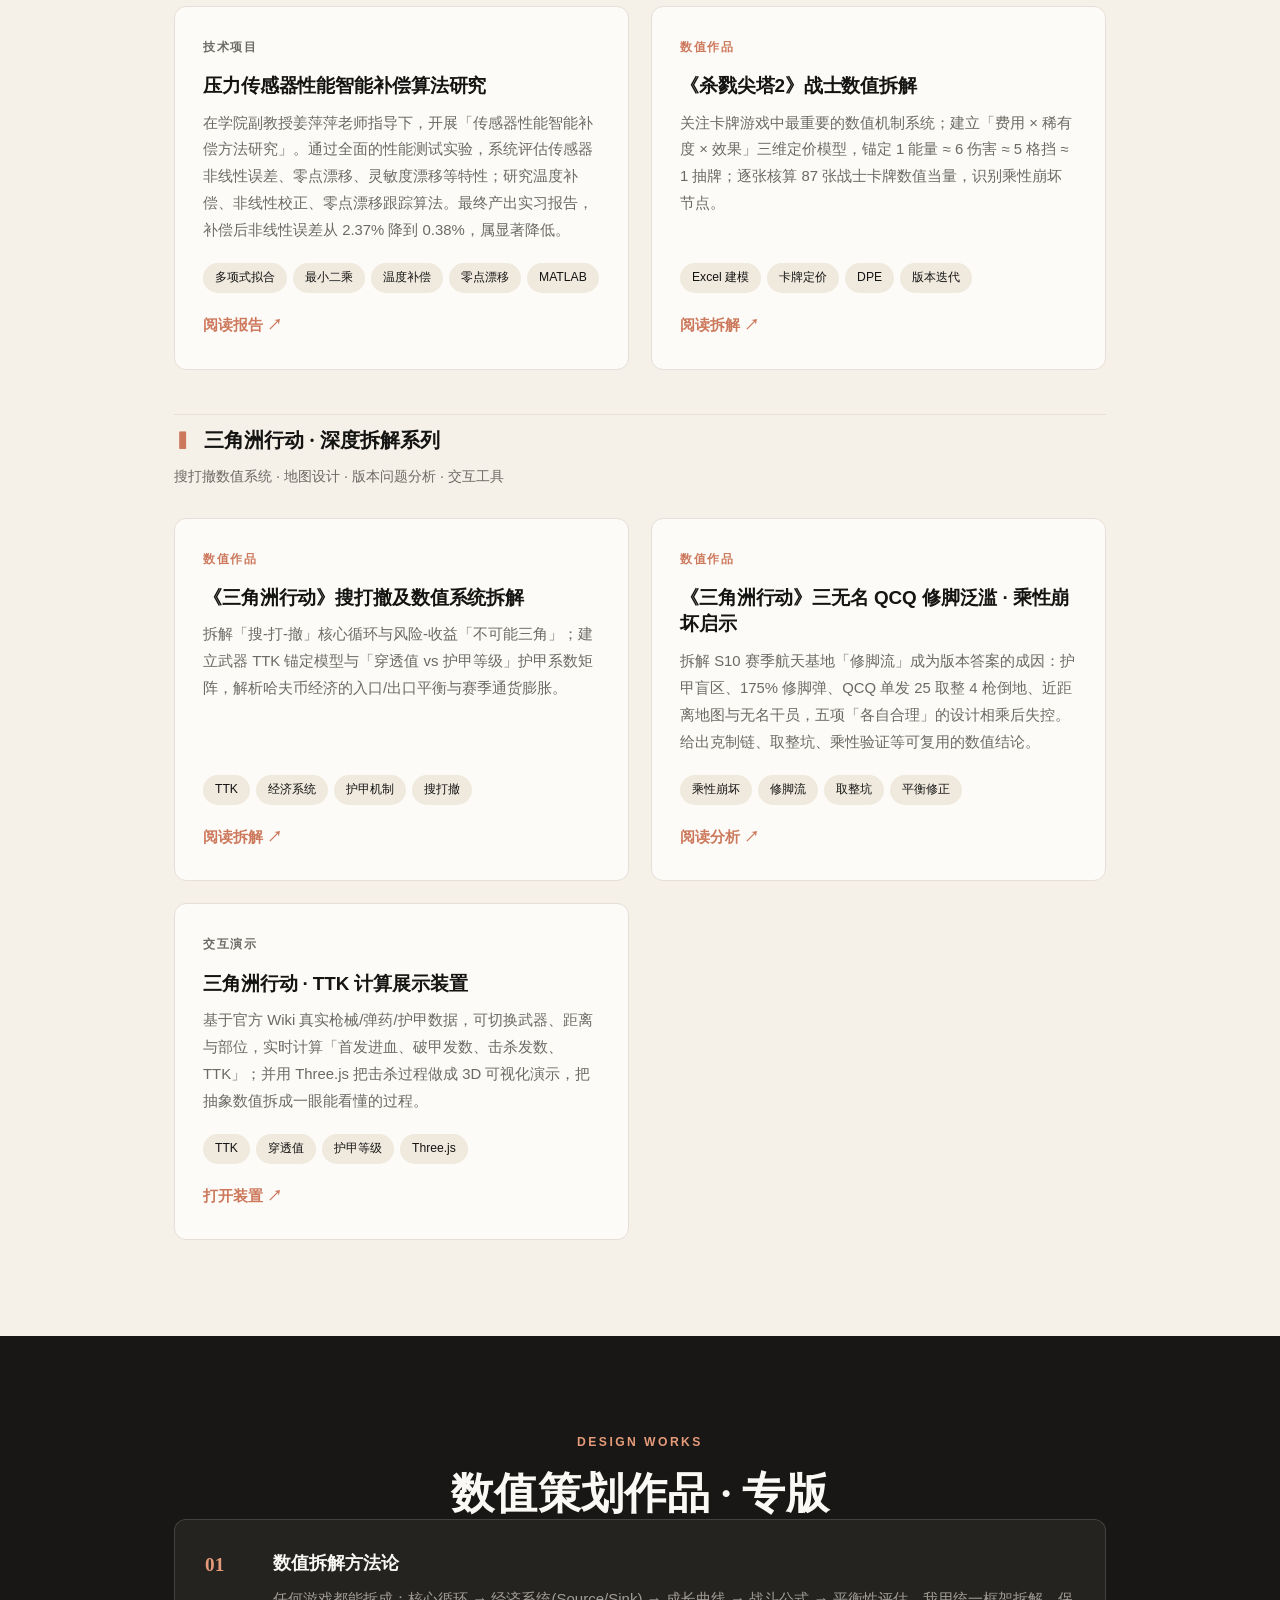
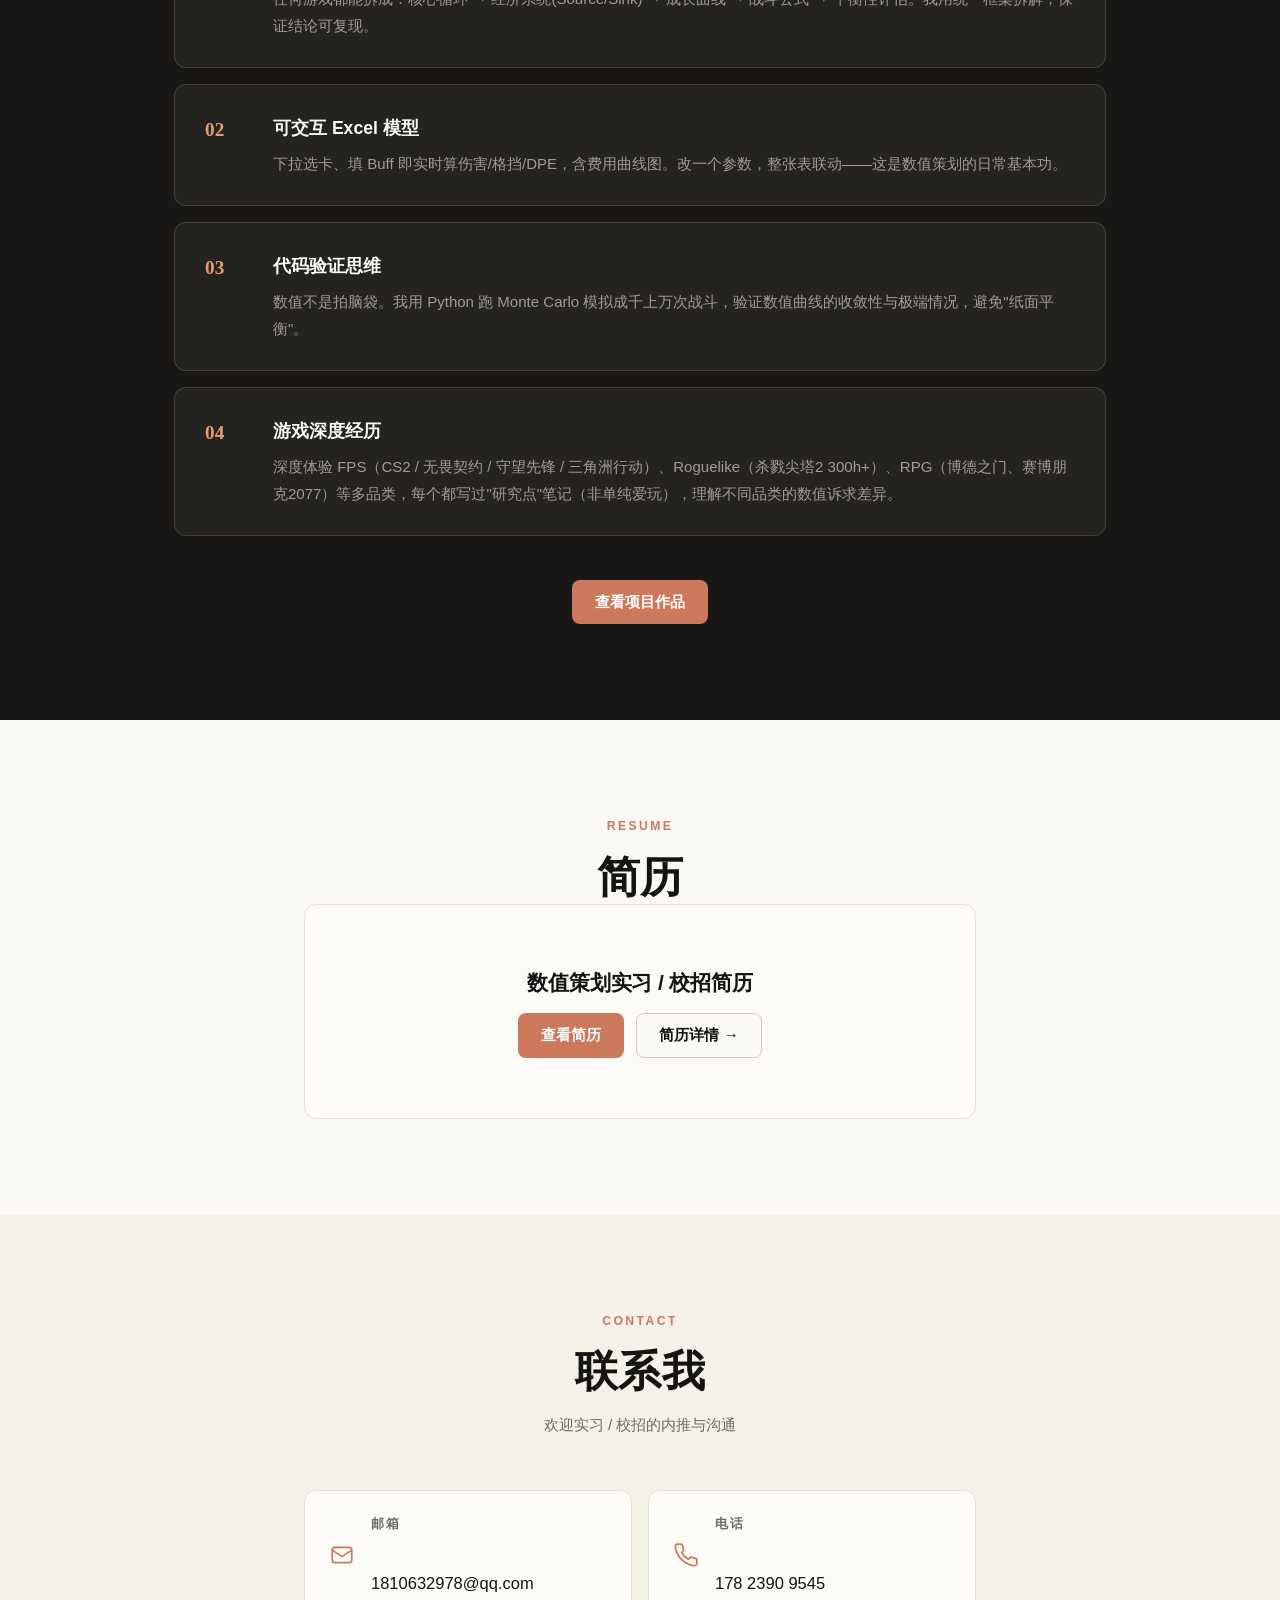
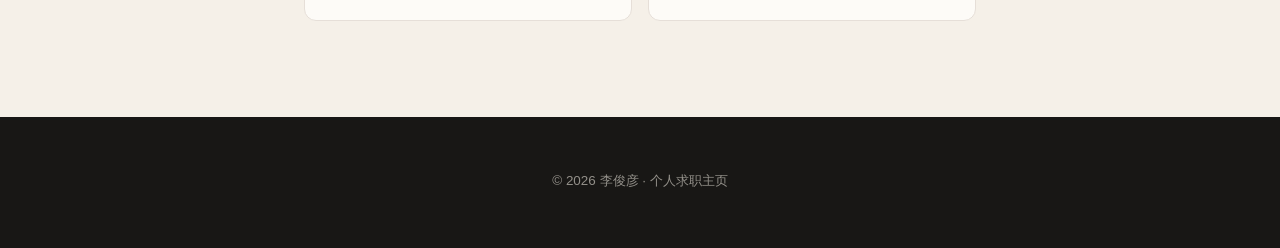
==== commit 2ce5ad83: "主页视觉改造：Claude 暖纸编辑风（奶油画布+衬线标题+珊瑚强调） - styles.css 全量重写为 claude DESIGN 体系，保留全部 class 钩子与 doc.css 5 变量依" ====
--- a/index.html
+++ b/index.html
@@ -34,27 +34,26 @@
 
   <!-- 首页 Hero -->
   <section class="hero" id="home">
-    <div class="hero__bg" aria-hidden="true"></div>
     <div class="hero__inner reveal">
-      <div class="hero__avatar" aria-hidden="true">李俊彦</div>
-      <p class="hero__eyebrow">🎓 上海交通大学 · 自动化与感知学院 · 智能感知专业 · 2027届</p>
+      <p class="hero__eyebrow">上海交通大学 · 自动化与感知学院 · 智能感知专业 · 2027届</p>
+      <h1 class="hero__title">李俊彦</h1>
+      <p class="hero__sub">游戏数值策划候选人</p>
       <p class="hero__lead">
         数学建模 + 编程底子扎实，独立拆解过《杀戮尖塔2》与《三角洲行动》数值系统，也做过传感器智能补偿项目。
         正在寻找 <strong>游戏策划（数值方向）</strong> 的暑期实习与 2027 届校招机会。
       </p>
       <div class="hero__cta">
         <a href="#projects" class="btn btn--primary">查看项目作品</a>
-        <a href="#design" class="btn btn--ghost">数值策划作品 →</a>
-        <a href="resume.html" class="btn btn--outline">查看简历</a>
-      </div>
-      
-    </div>
-    <a href="#about" class="hero__scroll" aria-label="向下滚动">↓</a>
+        <a href="#design" class="btn btn--ghost">数值策划作品</a>
+        <a href="resume.html" class="link-arrow">查看简历 ↗</a>
+      </div>
+    </div>
   </section>
 
   <!-- 关于 -->
   <section class="section" id="about">
     <div class="container">
+      <p class="section__eyebrow reveal">About</p>
       <h2 class="section__title reveal">关于我</h2>
       <div class="about">
         <div class="about__text reveal">
@@ -72,22 +71,22 @@
         </div>
         <div class="about__cards reveal">
           <div class="mini-card">
-            <div class="mini-card__icon">📐</div>
+            <div class="mini-card__icon">01</div>
             <h3>数值建模</h3>
             <p>成长曲线、经济系统、战斗公式、DPE 平衡分析</p>
           </div>
           <div class="mini-card">
-            <div class="mini-card__icon">💻</div>
+            <div class="mini-card__icon">02</div>
             <h3>工程实现</h3>
             <p>Python / C++ / MATLAB，能独立写代码验证想法</p>
           </div>
           <div class="mini-card">
-            <div class="mini-card__icon">🎮</div>
+            <div class="mini-card__icon">03</div>
             <h3>游戏理解</h3>
             <p>系统/数值/战斗拆解，深度体验多品类游戏</p>
           </div>
           <div class="mini-card">
-            <div class="mini-card__icon">📊</div>
+            <div class="mini-card__icon">04</div>
             <h3>数据驱动</h3>
             <p>用数据说话，配置表 + 自动化测试思维</p>
           </div>
@@ -97,8 +96,9 @@
   </section>
 
   <!-- 项目 -->
-  <section class="section" id="projects">
-    <div class="container">
+  <section class="section section--alt" id="projects">
+    <div class="container">
+      <p class="section__eyebrow reveal">Portfolio</p>
       <h2 class="section__title reveal">项目作品</h2>
       <p class="section__sub reveal">技术项目证明工程与分析能力 · 数值作品证明游戏设计落地能力</p>
       <div class="projects">
@@ -115,7 +115,7 @@
         </article>
 
         <article class="card reveal card--highlight">
-          <div class="card__tag card__tag--design">数值作品 ⭐</div>
+          <div class="card__tag card__tag--design">数值作品</div>
           <h3>《杀戮尖塔2》战士数值拆解</h3>
           <p class="card__desc">关注卡牌游戏中最重要的数值机制系统；建立「费用 × 稀有度 × 效果」三维定价模型，锚定 1 能量 ≈ 6 伤害 ≈ 5 格挡 ≈ 1 抽牌；逐张核算 87 张战士卡牌数值当量，识别乘性崩坏节点。</p>
           <div class="card__stack">
@@ -132,7 +132,7 @@
         </div>
 
         <article class="card reveal card--highlight">
-          <div class="card__tag card__tag--design">数值作品 ⭐</div>
+          <div class="card__tag card__tag--design">数值作品</div>
           <h3>《三角洲行动》搜打撤及数值系统拆解</h3>
           <p class="card__desc">拆解「搜-打-撤」核心循环与风险-收益「不可能三角」；建立武器 TTK 锚定模型与「穿透值 vs 护甲等级」护甲系数矩阵，解析哈夫币经济的入口/出口平衡与赛季通货膨胀。</p>
           <div class="card__stack">
@@ -144,7 +144,7 @@
         </article>
 
         <article class="card reveal card--highlight">
-          <div class="card__tag card__tag--design">数值作品 ⭐</div>
+          <div class="card__tag card__tag--design">数值作品</div>
           <h3>《三角洲行动》三无名 QCQ 修脚泛滥 · 乘性崩坏启示</h3>
           <p class="card__desc">拆解 S10 赛季航天基地「修脚流」成为版本答案的成因：护甲盲区、175% 修脚弹、QCQ 单发 25 取整 4 枪倒地、近距离地图与无名干员，五项「各自合理」的设计相乘后失控。给出克制链、取整坑、乘性验证等可复用的数值结论。</p>
           <div class="card__stack">
@@ -169,9 +169,10 @@
       </div>
     </section>
 
-  <!-- 数值作品专版 -->
-  <section class="section section--alt" id="design">
-    <div class="container">
+  <!-- 数值作品专版 · 深色 tile -->
+  <section class="section section--dark" id="design">
+    <div class="container">
+      <p class="section__eyebrow reveal">Design Works</p>
       <h2 class="section__title reveal">数值策划作品 · 专版</h2>
       <div class="design">
         <div class="design__item reveal">
@@ -204,7 +205,7 @@
         </div>
       </div>
       <div class="design__cta reveal">
-        <a href="#projects" class="btn btn--outline">查看项目作品</a>
+        <a href="#projects" class="btn btn--primary">查看项目作品</a>
       </div>
     </div>
   </section>
@@ -212,9 +213,9 @@
   <!-- 简历 -->
   <section class="section" id="resume">
     <div class="container container--narrow">
+      <p class="section__eyebrow reveal">Resume</p>
       <h2 class="section__title reveal">简历</h2>
       <div class="resume-box reveal">
-        <div class="resume-box__icon">📄</div>
         <h3>数值策划实习 / 校招简历</h3>
         <div class="resume-box__actions">
           <a href="resume.html" class="btn btn--primary">查看简历</a>
@@ -227,25 +228,26 @@
   <!-- 联系 -->
   <section class="section section--alt" id="contact">
     <div class="container container--narrow">
+      <p class="section__eyebrow reveal">Contact</p>
       <h2 class="section__title reveal">联系我</h2>
-      <p class="section__sub reveal">欢迎实习 / 校招的内推与沟通 🙌</p>
+      <p class="section__sub reveal">欢迎实习 / 校招的内推与沟通</p>
       <div class="contact reveal">
         <a class="contact__item" href="mailto:1810632978@qq.com">
-          <span class="contact__ic">✉️</span>
+          <span class="contact__ic"><svg viewBox="0 0 24 24" fill="none" stroke="currentColor" stroke-width="1.6" stroke-linecap="round" stroke-linejoin="round"><rect x="3" y="5" width="18" height="14" rx="2.5"/><path d="m3 7.5 9 6 9-6"/></svg></span>
           <span><strong>邮箱</strong><br/>1810632978@qq.com</span>
         </a>
         <a class="contact__item" href="tel:17823909545">
-          <span class="contact__ic">📞</span>
+          <span class="contact__ic"><svg viewBox="0 0 24 24" fill="none" stroke="currentColor" stroke-width="1.6" stroke-linecap="round" stroke-linejoin="round"><path d="M22 16.92v3a2 2 0 0 1-2.18 2 19.79 19.79 0 0 1-8.63-3.07 19.5 19.5 0 0 1-6-6A19.79 19.79 0 0 1 2.08 4.18 2 2 0 0 1 4.06 2h3a2 2 0 0 1 2 1.72c.13.96.36 1.9.7 2.81a2 2 0 0 1-.45 2.11L8.09 9.91a16 16 0 0 0 6 6l1.27-1.27a2 2 0 0 1 2.11-.45c.91.34 1.85.57 2.81.7A2 2 0 0 1 22 16.92z"/></svg></span>
           <span><strong>电话</strong><br/>178 2390 9545</span>
         </a>
-        </div>
+      </div>
     </div>
   </section>
 
   <footer class="footer">
     <div class="container">
       <p>© <span id="year"></span> 李俊彦 · 个人求职主页</p>
-      </div>
+    </div>
   </footer>
 
   <script src="assets/script.js"></script>
--- a/assets/styles.css
+++ b/assets/styles.css
@@ -1,195 +1,263 @@
 /* ==========================================================================
-   个人主页样式 · 现代设计系统（零依赖）
+   个人主页样式 · Claude(Anthropic) 编辑风版（design-md/claude/DESIGN.md）
+   设计要点：暖奶油画布 #faf9f5 · 衬线(Songti/宋体)大标题 · 珊瑚 #cc785c 单一强调
+            · 8px 直角按钮 / 12px 卡片圆角 · 浅奶油卡 + 深色 tile 交替节奏
+            · 深色 footer 收尾 · 无阴影、无渐变，色块即层次
    主题：浅色 / 深色 自动切换，存储在 localStorage
+   说明：doc.css 依赖 --border/--muted/--surface/--surface-2/--text 变量，均已保留
    ========================================================================== */
 
 :root {
-  --bg: #f7f8fc;
-  --bg-alt: #eef1f8;
-  --surface: #ffffff;
-  --surface-2: #f3f5fb;
-  --text: #1a1f36;
-  --muted: #5b6478;
-  --border: #e3e8f2;
-  --primary: #6366f1;
-  --primary-2: #8b5cf6;
-  --accent: #06b6d4;
-  --design: #ec4899;
-  --tech: #0ea5e9;
-  --shadow: 0 10px 30px -12px rgba(30, 41, 80, 0.18);
-  --shadow-lg: 0 24px 60px -20px rgba(30, 41, 80, 0.28);
-  --radius: 16px;
-  --maxw: 1080px;
+  /* ---- Claude tokens · light ---- */
+  --primary: #cc785c;            /* coral — 全站唯一强调色 */
+  --primary-hover: #a9583e;
+  --sky: #e59b7a;                /* 深色面上的亮珊瑚（链接 / 编号 / 强调） */
+  --accent: #cc785c;
+
+  --bg: #faf9f5;                 /* canvas 奶油画布 */
+  --bg-alt: #f5f0e8;             /* surface-soft 浅奶油（交替段 / 次级底） */
+  --surface: #fdfbf7;            /* 微暖白卡片面（doc.css 正文容器） */
+  --surface-2: #efe9de;          /* surface-card：chips / badge 底 */
+  --surface-3: #e8e0d2;          /* surface-cream-strong */
+
+  --text: #141413;               /* ink */
+  --muted: #6c6a64;
+  --border: #e6dfd8;             /* hairline */
+  --border-strong: #d4c9ba;
+
+  --tile-bg: #181715;            /* surface-dark 深色 tile */
+  --tile-card: #252320;          /* surface-dark-elevated */
+  --tile-text: #faf9f5;
+  --tile-muted: #a09d96;
+  --tile-line: rgba(250, 249, 245, 0.14);
+
+  --nav-bg: rgba(250, 249, 245, 0.82);
+  --nav-text: #3d3d3a;
+  --nav-active: #a9583e;
+
+  --shadow: none;
+  --shadow-lg: none;
+  --radius: 12px;                /* cards lg */
+  --radius-sm: 8px;              /* buttons md */
+  --maxw: 980px;
+  --font: "Inter", -apple-system, BlinkMacSystemFont, "Segoe UI", Roboto,
+    "PingFang SC", "Hiragino Sans GB", "Microsoft YaHei", "Noto Sans SC", sans-serif;
+  --font-display: "Songti SC", "STSong", "Noto Serif SC", "Source Han Serif SC",
+    "SimSun", Georgia, "Times New Roman", serif;
 }
 
 [data-theme="dark"] {
-  --bg: #0a0e1a;
-  --bg-alt: #0f1424;
-  --surface: #141b2d;
-  --surface-2: #1b2438;
-  --text: #e8ecf4;
-  --muted: #9aa6c0;
-  --border: #25304a;
-  --shadow: 0 10px 30px -12px rgba(0, 0, 0, 0.5);
-  --shadow-lg: 0 24px 60px -20px rgba(0, 0, 0, 0.6);
+  --primary: #cc785c;
+  --primary-hover: #e59b7a;
+  --sky: #e59b7a;
+
+  --bg: #181715;                 /* warm dark canvas */
+  --bg-alt: #201f1c;
+  --surface: #252320;
+  --surface-2: #2a2824;
+  --surface-3: #33302b;
+
+  --text: #faf9f5;
+  --muted: #a09d96;
+  --border: rgba(250, 249, 245, 0.14);
+  --border-strong: rgba(250, 249, 245, 0.28);
+
+  --tile-bg: #10100f;            /* 比页面底更深的近黑，拉开层次 */
+  --tile-card: #252320;
+  --tile-text: #faf9f5;
+  --tile-muted: #a09d96;
+  --tile-line: rgba(250, 249, 245, 0.14);
+
+  --nav-bg: rgba(24, 23, 21, 0.8);
+  --nav-text: rgba(250, 249, 245, 0.78);
+  --nav-active: #e59b7a;
 }
 
 * { box-sizing: border-box; margin: 0; padding: 0; }
 
-html { scroll-behavior: smooth; scroll-padding-top: 80px; }
+html { scroll-behavior: smooth; scroll-padding-top: 64px; }
 
 body {
-  font-family: -apple-system, BlinkMacSystemFont, "Segoe UI", "PingFang SC",
-    "Microsoft YaHei", "Hiragino Sans GB", Roboto, Helvetica, Arial, sans-serif;
+  font-family: var(--font);
   background: var(--bg);
   color: var(--text);
-  line-height: 1.7;
+  font-size: 16.5px;
+  line-height: 1.75;
   -webkit-font-smoothing: antialiased;
   transition: background 0.35s ease, color 0.35s ease;
 }
 
 a { color: inherit; text-decoration: none; }
 
+::selection { background: color-mix(in srgb, var(--primary) 24%, transparent); }
+
 .container { max-width: var(--maxw); margin: 0 auto; padding: 0 24px; }
 .container--narrow { max-width: 720px; }
 
-/* ---------- 导航 ---------- */
+/* ---------- 导航 · 奶油毛玻璃 + hairline ---------- */
 .nav {
   position: sticky; top: 0; z-index: 100;
-  backdrop-filter: saturate(180%) blur(14px);
-  background: color-mix(in srgb, var(--bg) 78%, transparent);
+  background: var(--nav-bg);
+  -webkit-backdrop-filter: saturate(160%) blur(18px);
+  backdrop-filter: saturate(160%) blur(18px);
   border-bottom: 1px solid var(--border);
 }
 .nav__inner {
-  max-width: var(--maxw); margin: 0 auto; padding: 14px 24px;
-  display: flex; align-items: center; justify-content: space-between;
-}
-.nav__logo { font-weight: 800; font-size: 1.15rem; letter-spacing: -0.02em; }
+  max-width: 1080px; margin: 0 auto; padding: 0 22px;
+  height: 54px; display: flex; align-items: center; justify-content: space-between;
+}
+.nav__logo {
+  color: var(--text); font-weight: 600; font-size: 1.02rem;
+  letter-spacing: 0.01em; white-space: nowrap; font-family: var(--font-display);
+}
 .nav__logo span { color: var(--primary); }
-.nav__links { display: flex; gap: 28px; }
+.nav__links {
+  display: flex; gap: 30px; flex: 1;
+  justify-content: center; padding: 0 12px;
+}
 .nav__links a {
-  font-size: 0.95rem; color: var(--muted); font-weight: 500;
-  transition: color 0.2s; position: relative;
+  font-size: 0.82rem; color: var(--nav-text); font-weight: 500;
+  letter-spacing: 0.03em; transition: color 0.2s; white-space: nowrap;
 }
 .nav__links a:hover { color: var(--text); }
-.nav__links a::after {
-  content: ""; position: absolute; left: 0; bottom: -6px; height: 2px; width: 0;
-  background: linear-gradient(90deg, var(--primary), var(--primary-2));
-  transition: width 0.25s;
-}
-.nav__links a:hover::after { width: 100%; }
-.nav__actions { display: flex; align-items: center; gap: 12px; }
+.nav__actions { display: flex; align-items: center; gap: 10px; }
 .theme-toggle {
   background: var(--surface-2); border: 1px solid var(--border);
-  width: 40px; height: 40px; border-radius: 12px; cursor: pointer;
+  width: 32px; height: 32px; border-radius: 50%; cursor: pointer;
   display: grid; place-items: center; color: var(--text);
-  transition: transform 0.2s, background 0.2s;
-}
-.theme-toggle:hover { transform: translateY(-2px); }
-.theme-toggle svg { stroke: currentColor; fill: none; stroke-width: 2; stroke-linecap: round; }
+  transition: background 0.2s, transform 0.2s, border-color 0.2s;
+}
+.theme-toggle:hover { background: var(--surface-3); border-color: var(--border-strong); }
+.theme-toggle:active { transform: scale(0.92); }
+.theme-toggle svg { stroke: currentColor; fill: none; stroke-width: 1.8; stroke-linecap: round; width: 15px; height: 15px; }
 .icon-moon { display: none; }
 [data-theme="dark"] .icon-sun { display: none; }
 [data-theme="dark"] .icon-moon { display: block; }
-.nav__burger { display: none; background: none; border: none; cursor: pointer; flex-direction: column; gap: 5px; }
-.nav__burger span { width: 22px; height: 2px; background: var(--text); border-radius: 2px; }
-
-/* ---------- Hero ---------- */
-.hero { position: relative; min-height: 92vh; display: grid; place-items: center; overflow: hidden; }
-.hero__bg {
-  position: absolute; inset: -20% -10% auto -10%; height: 140%;
-  background:
-    radial-gradient(40% 50% at 20% 20%, rgba(99,102,241,0.35), transparent 60%),
-    radial-gradient(45% 55% at 80% 10%, rgba(139,92,246,0.30), transparent 60%),
-    radial-gradient(50% 60% at 60% 90%, rgba(6,182,212,0.22), transparent 60%);
-  filter: blur(10px); animation: float 14s ease-in-out infinite alternate;
-}
-@keyframes float { to { transform: translate3d(0, -24px, 0) scale(1.05); } }
-.hero__inner { position: relative; text-align: center; padding: 40px 24px; max-width: 860px; }
-.hero__avatar {
-  width: 92px; height: 92px; margin: 0 auto 24px; border-radius: 50%;
-  display: grid; place-items: center; font-size: 2.2rem; font-weight: 800; color: #fff;
-  background: linear-gradient(135deg, var(--primary), var(--primary-2));
-  box-shadow: var(--shadow-lg);
-}
-.hero__eyebrow { color: var(--muted); font-size: 0.95rem; margin-bottom: 18px; font-weight: 500; }
-.hero__title { font-size: clamp(2.2rem, 6vw, 4rem); line-height: 1.1; letter-spacing: -0.03em; font-weight: 800; }
-.grad {
-  background: linear-gradient(120deg, var(--primary), var(--primary-2), var(--accent));
-  -webkit-background-clip: text; background-clip: text; color: transparent;
-}
-.hero__lead { margin: 22px auto 32px; max-width: 640px; color: var(--muted); font-size: 1.05rem; }
-.hero__lead strong { color: var(--text); }
-.hero__cta { display: flex; gap: 14px; justify-content: center; flex-wrap: wrap; }
-.hero__stats {
-  margin-top: 44px; display: flex; gap: 14px; justify-content: center; flex-wrap: wrap;
-}
+.nav__burger { display: none; background: none; border: none; cursor: pointer; flex-direction: column; gap: 5px; padding: 6px; }
+.nav__burger span { width: 20px; height: 1.8px; background: var(--text); border-radius: 2px; }
+
+/* ---------- Hero · 奶油底衬线大字 ---------- */
+.hero {
+  position: relative;
+  display: flex; align-items: center; justify-content: center;
+  text-align: center;
+  padding: clamp(90px, 14vh, 150px) 24px clamp(76px, 11vh, 120px);
+  background: var(--bg);
+  border-bottom: 1px solid var(--border);
+}
+.hero__inner { position: relative; max-width: 840px; }
+.hero__eyebrow {
+  display: inline-block; color: var(--primary); font-size: 0.78rem;
+  font-weight: 700; letter-spacing: 0.22em; text-transform: uppercase;
+  background: color-mix(in srgb, var(--primary) 10%, transparent);
+  border: 1px solid color-mix(in srgb, var(--primary) 26%, transparent);
+  border-radius: 999px; padding: 7px 16px 6px; margin-bottom: 26px;
+}
+.hero__title {
+  font-family: var(--font-display);
+  font-size: clamp(3rem, 8vw, 4.9rem);
+  font-weight: 600; line-height: 1.08;
+  letter-spacing: 0.005em; color: var(--text);
+}
+.hero__sub {
+  font-size: clamp(1.12rem, 2.3vw, 1.38rem); font-weight: 600;
+  color: var(--text); margin-top: 16px; letter-spacing: 0;
+}
+.hero__lead {
+  margin: 22px auto 38px; max-width: 640px;
+  color: var(--muted); font-size: 1.02rem; line-height: 1.85;
+}
+.hero__lead strong { color: var(--text); font-weight: 600; }
+.hero__cta { display: flex; gap: 12px; justify-content: center; align-items: center; flex-wrap: wrap; }
+.hero__stats { margin-top: 46px; display: flex; gap: 12px; justify-content: center; flex-wrap: wrap; }
 .hero__stats div {
-  background: var(--surface); border: 1px solid var(--border); border-radius: 14px;
-  padding: 14px 22px; min-width: 96px; box-shadow: var(--shadow);
-}
-.hero__stats strong { display: block; font-size: 1.4rem; font-weight: 800; }
+  background: var(--surface); border: 1px solid var(--border); border-radius: var(--radius);
+  padding: 14px 22px; min-width: 96px;
+}
+.hero__stats strong { display: block; font-size: 1.4rem; font-weight: 600; }
 .hero__stats span { font-size: 0.8rem; color: var(--muted); }
-.hero__scroll {
-  position: absolute; bottom: 26px; left: 50%; transform: translateX(-50%);
-  font-size: 1.6rem; color: var(--muted); animation: bob 1.8s ease-in-out infinite;
-}
-@keyframes bob { 50% { transform: translate(-50%, 10px); } }
-
-/* ---------- 按钮 ---------- */
+
+/* ---------- 按钮 · Claude 8px 圆角 ---------- */
 .btn {
-  display: inline-flex; align-items: center; gap: 6px; padding: 12px 22px;
-  border-radius: 12px; font-weight: 600; font-size: 0.95rem; cursor: pointer;
-  transition: transform 0.2s, box-shadow 0.2s, background 0.2s; border: 1px solid transparent;
-}
-.btn:hover { transform: translateY(-2px); }
-.btn--primary { background: linear-gradient(135deg, var(--primary), var(--primary-2)); color: #fff; box-shadow: var(--shadow); }
-.btn--ghost { background: transparent; color: var(--text); border-color: var(--border); }
-.btn--ghost:hover { background: var(--surface-2); }
-.btn--outline { background: var(--surface); color: var(--text); border-color: var(--border); }
-.btn--outline:hover { box-shadow: var(--shadow); }
-
-/* ---------- 通用 section ---------- */
+  display: inline-flex; align-items: center; justify-content: center;
+  gap: 6px; padding: 12px 22px; border-radius: var(--radius-sm);
+  font-weight: 600; font-size: 0.95rem; cursor: pointer; line-height: 1.2;
+  border: 1px solid transparent;
+  transition: background 0.2s, color 0.2s, border-color 0.2s, transform 0.15s;
+}
+.btn:active { transform: scale(0.97); }
+.btn--primary { background: var(--primary); color: #fff; }
+.btn--primary:hover { background: var(--primary-hover); }
+.btn--ghost,
+.btn--outline {
+  background: var(--bg); color: var(--text);
+  border-color: var(--border-strong);
+}
+.btn--ghost:hover,
+.btn--outline:hover { border-color: var(--text); }
+.link-arrow { color: var(--primary); font-weight: 600; font-size: 0.98rem; padding: 12px 8px; }
+.link-arrow:hover { text-decoration: underline; }
+
+/* ---------- 通用 section · 奶油交替节奏 ---------- */
 .section { padding: 96px 0; }
-.section--alt { background: var(--bg-alt); }
-.section__title { font-size: clamp(1.8rem, 4vw, 2.6rem); font-weight: 800; letter-spacing: -0.02em; text-align: center; }
-.section__sub { text-align: center; color: var(--muted); margin-top: 12px; margin-bottom: 48px; }
+.section--alt { background: var(--bg-alt); }        /* 浅奶油 */
+.section--dark {                                   /* 深色 tile */
+  background: var(--tile-bg); color: var(--tile-text);
+}
+.section--dark .section__title { color: var(--tile-text); }
+.section--dark .section__sub { color: var(--tile-muted); }
+.section__eyebrow {
+  display: block; text-align: center;
+  font-size: 0.76rem; font-weight: 700; letter-spacing: 0.2em;
+  text-transform: uppercase; color: var(--primary); margin-bottom: 14px;
+}
+.section__title {
+  font-family: var(--font-display);
+  font-size: clamp(2rem, 4.2vw, 2.7rem); font-weight: 600;
+  letter-spacing: 0.002em; text-align: center; line-height: 1.2;
+}
+.section__sub { text-align: center; color: var(--muted); margin-top: 14px; margin-bottom: 52px; font-size: 0.95rem; }
 
 /* ---------- About ---------- */
-.about { display: grid; grid-template-columns: 1.1fr 0.9fr; gap: 48px; align-items: start; }
-.about__text p { margin-bottom: 18px; color: var(--muted); }
-.about__text strong { color: var(--text); }
+.about { display: grid; grid-template-columns: 1.1fr 0.9fr; gap: 56px; align-items: start; }
+.about__text p { margin-bottom: 20px; color: var(--muted); }
+.about__text strong { color: var(--text); font-weight: 600; }
 .about__note {
-  background: var(--surface); border: 1px solid var(--border); border-left: 4px solid var(--primary);
-  padding: 16px 18px; border-radius: 12px; font-size: 0.95rem;
+  background: var(--surface-2); border-left: 3px solid var(--primary);
+  padding: 16px 20px; border-radius: var(--radius-sm);
+  font-size: 0.93rem; color: var(--text);
 }
 .about__note em { color: var(--primary); font-style: normal; font-weight: 600; }
 .about__cards { display: grid; grid-template-columns: 1fr 1fr; gap: 16px; }
 .mini-card {
   background: var(--surface); border: 1px solid var(--border); border-radius: var(--radius);
-  padding: 22px; box-shadow: var(--shadow); transition: transform 0.25s, box-shadow 0.25s;
-}
-.mini-card:hover { transform: translateY(-4px); box-shadow: var(--shadow-lg); }
-.mini-card__icon { font-size: 1.8rem; margin-bottom: 10px; }
-.mini-card h3 { font-size: 1.05rem; margin-bottom: 6px; }
-.mini-card p { font-size: 0.88rem; color: var(--muted); }
-
-/* ---------- 技能 ---------- */
+  padding: 26px 24px; transition: transform 0.25s, border-color 0.25s;
+}
+.mini-card:hover { transform: translateY(-2px); border-color: var(--border-strong); }
+.mini-card__icon {
+  font-family: var(--font-display);
+  font-size: 1.05rem; font-weight: 600; color: var(--primary);
+  letter-spacing: 0.02em; margin-bottom: 14px;
+  font-variant-numeric: tabular-nums;
+}
+.mini-card h3 { font-size: 1.02rem; font-weight: 600; margin-bottom: 6px; }
+.mini-card p { font-size: 0.88rem; color: var(--muted); line-height: 1.65; }
+
+/* ---------- 技能（备用） ---------- */
 .skills { display: grid; grid-template-columns: 1fr 1fr; gap: 22px; }
 .skill-group {
   background: var(--surface); border: 1px solid var(--border); border-radius: var(--radius);
-  padding: 26px; box-shadow: var(--shadow);
-}
-.skill-group h3 { font-size: 1.1rem; margin-bottom: 18px; }
+  padding: 28px;
+}
+.skill-group h3 { font-size: 1.05rem; font-weight: 600; margin-bottom: 18px; }
 .skill-group ul { list-style: none; display: grid; gap: 14px; }
 .skill-group li { display: grid; gap: 6px; font-size: 0.92rem; }
 .skill-group li span { color: var(--muted); }
-.bar {
-  height: 8px; border-radius: 99px; background: var(--surface-2); position: relative; overflow: hidden;
-}
+.bar { height: 6px; border-radius: 99px; background: var(--surface-2); position: relative; overflow: hidden; }
 .bar::after {
   content: ""; position: absolute; inset: 0; width: var(--v);
-  background: linear-gradient(90deg, var(--primary), var(--primary-2));
-  border-radius: 99px; transform-origin: left; animation: grow 1.1s cubic-bezier(.2,.8,.2,1) both;
+  background: var(--primary); border-radius: 99px;
+  transform-origin: left; animation: grow 1.1s cubic-bezier(.2,.8,.2,1) both;
 }
 @keyframes grow { from { transform: scaleX(0); } }
 
@@ -197,111 +265,130 @@
 .projects { display: grid; grid-template-columns: 1fr 1fr; gap: 22px; }
 .projects__group {
   grid-column: 1 / -1;
-  margin-top: 8px;
-  padding: 14px 0 6px;
+  margin-top: 22px; padding: 8px 0 6px;
   border-top: 1px solid var(--border);
 }
 .projects__group h3 {
-  font-size: 1.15rem; font-weight: 800; margin: 0; color: var(--text);
-  display: flex; align-items: center; gap: 10px;
-}
-.projects__group h3::before { content: "▍"; color: var(--primary); }
+  font-family: var(--font-display);
+  font-size: 1.28rem; font-weight: 600; margin: 0; color: var(--text);
+  display: flex; align-items: center; gap: 12px; letter-spacing: 0.002em;
+}
+.projects__group h3::before { content: "▍"; color: var(--primary); font-size: 1.15rem; }
 .projects__group p { margin: 6px 0 0; color: var(--muted); font-size: 0.9rem; }
 .card {
   background: var(--surface); border: 1px solid var(--border); border-radius: var(--radius);
-  padding: 26px; box-shadow: var(--shadow); position: relative;
-  transition: transform 0.25s, box-shadow 0.25s, border-color 0.25s;
+  padding: 30px 28px; position: relative;
+  transition: transform 0.25s, border-color 0.25s;
   display: flex; flex-direction: column;
 }
-.card:hover { transform: translateY(-5px); box-shadow: var(--shadow-lg); border-color: color-mix(in srgb, var(--primary) 40%, var(--border)); }
-.card--highlight { border-color: color-mix(in srgb, var(--design) 35%, var(--border)); }
-.card--highlight:hover { border-color: var(--design); }
+.card:hover { transform: translateY(-3px); border-color: var(--border-strong); }
 .card__tag {
-  align-self: flex-start; font-size: 0.72rem; font-weight: 700; padding: 4px 10px; border-radius: 99px;
-  margin-bottom: 14px; letter-spacing: 0.02em;
-}
-.card__tag--tech { background: color-mix(in srgb, var(--tech) 16%, transparent); color: var(--tech); }
-.card__tag--design { background: color-mix(in srgb, var(--design) 16%, transparent); color: var(--design); }
-.card h3 { font-size: 1.18rem; margin-bottom: 10px; }
-.card__desc { color: var(--muted); font-size: 0.92rem; flex: 1; }
-.card__stack { display: flex; flex-wrap: wrap; gap: 8px; margin: 16px 0; }
+  align-self: flex-start; font-size: 0.72rem; font-weight: 700;
+  letter-spacing: 0.14em; margin-bottom: 16px; text-transform: uppercase;
+}
+.card__tag--tech { color: var(--muted); }
+.card__tag--design { color: var(--primary); }
+.card h3 { font-size: 1.18rem; font-weight: 600; margin-bottom: 10px; letter-spacing: -0.006em; line-height: 1.42; }
+.card__desc { color: var(--muted); font-size: 0.93rem; flex: 1; line-height: 1.8; }
+.card__stack { display: flex; flex-wrap: wrap; gap: 6px; margin: 20px 0; }
 .card__stack span {
-  font-size: 0.76rem; padding: 4px 10px; border-radius: 8px;
-  background: var(--surface-2); color: var(--muted); border: 1px solid var(--border);
+  font-size: 0.76rem; font-weight: 500; padding: 4px 12px; border-radius: 999px;
+  background: var(--surface-2); color: var(--text);
 }
 .card__links { display: flex; gap: 18px; }
-.card__links a { color: var(--primary); font-weight: 600; font-size: 0.9rem; }
+.card__links a { color: var(--primary); font-weight: 600; font-size: 0.92rem; }
 .card__links a:hover { text-decoration: underline; }
 
-/* ---------- 数值专版 ---------- */
-.design { display: grid; gap: 18px; }
+/* ---------- 数值专版（深色 tile） ---------- */
+.design { display: grid; gap: 16px; }
 .design__item {
-  display: flex; gap: 20px; align-items: flex-start;
-  background: var(--surface); border: 1px solid var(--border); border-radius: var(--radius);
-  padding: 24px; box-shadow: var(--shadow);
+  display: flex; gap: 24px; align-items: flex-start;
+  background: var(--tile-card); border: 1px solid var(--tile-line);
+  border-radius: var(--radius); padding: 28px 30px;
 }
 .design__num {
-  font-size: 1.5rem; font-weight: 800; color: transparent;
-  background: linear-gradient(135deg, var(--design), var(--primary-2));
-  -webkit-background-clip: text; background-clip: text; flex-shrink: 0; min-width: 44px;
-}
-.design__item h3 { font-size: 1.1rem; margin-bottom: 6px; }
-.design__item p { color: var(--muted); font-size: 0.93rem; }
-.design__cta { display: flex; gap: 14px; justify-content: center; margin-top: 36px; flex-wrap: wrap; }
+  font-family: var(--font-display);
+  font-size: 1.2rem; font-weight: 600; color: var(--sky);
+  flex-shrink: 0; min-width: 44px; letter-spacing: 0.01em;
+  font-variant-numeric: tabular-nums;
+}
+.design__item h3 { font-size: 1.1rem; font-weight: 600; margin-bottom: 6px; color: var(--tile-text); }
+.design__item p { color: var(--tile-muted); font-size: 0.94rem; line-height: 1.8; }
+.design__cta { display: flex; gap: 14px; justify-content: center; margin-top: 44px; flex-wrap: wrap; }
+.section--dark .section__eyebrow { color: var(--sky); }
+.section--dark .section__sub { margin-bottom: 44px; }
+.section--dark .btn--primary { background: var(--primary); color: #fff; }
+.section--dark .btn--primary:hover { background: var(--primary-hover); }
+.section--dark .btn--ghost,
+.section--dark .btn--outline {
+  background: var(--tile-card); color: var(--tile-text);
+  border-color: var(--tile-line);
+}
+.section--dark .btn--ghost:hover,
+.section--dark .btn--outline:hover { border-color: var(--tile-text); }
+.section--dark .link-arrow { color: var(--sky); }
 
 /* ---------- 简历 ---------- */
 .resume-box {
   text-align: center; background: var(--surface); border: 1px solid var(--border);
-  border-radius: var(--radius); padding: 44px; box-shadow: var(--shadow);
-}
-.resume-box__icon { font-size: 2.6rem; margin-bottom: 12px; }
-.resume-box h3 { font-size: 1.3rem; margin-bottom: 10px; }
-.resume-box p { color: var(--muted); max-width: 480px; margin: 0 auto 24px; }
-.resume-box__actions { display: flex; gap: 14px; justify-content: center; flex-wrap: wrap; }
+  border-radius: var(--radius); padding: 60px 44px;
+}
+.resume-box h3 { font-size: 1.32rem; font-weight: 600; margin-bottom: 12px; letter-spacing: -0.006em; }
+.resume-box p { color: var(--muted); max-width: 480px; margin: 0 auto 28px; }
+.resume-box__actions { display: flex; gap: 12px; justify-content: center; flex-wrap: wrap; }
 
 /* ---------- 联系 ---------- */
 .contact { display: grid; grid-template-columns: 1fr 1fr; gap: 16px; }
 .contact__item {
   display: flex; gap: 16px; align-items: center; background: var(--surface);
-  border: 1px solid var(--border); border-radius: var(--radius); padding: 20px;
-  box-shadow: var(--shadow); transition: transform 0.2s, box-shadow 0.2s;
-}
-.contact__item:hover { transform: translateY(-3px); box-shadow: var(--shadow-lg); }
-.contact__ic { font-size: 1.6rem; }
-.contact__item strong { display: block; font-size: 0.85rem; color: var(--muted); font-weight: 600; }
-.contact__item span span { font-size: 1rem; }
-
-/* ---------- Footer ---------- */
-.footer { padding: 40px 0; border-top: 1px solid var(--border); text-align: center; color: var(--muted); }
-.footer__hint { font-size: 0.82rem; margin-top: 6px; opacity: 0.8; }
+  border: 1px solid var(--border); border-radius: var(--radius); padding: 22px 24px;
+  transition: transform 0.25s, border-color 0.25s;
+}
+.contact__item:hover { transform: translateY(-2px); border-color: var(--border-strong); }
+.contact__ic { color: var(--primary); flex-shrink: 0; display: grid; place-items: center; }
+.contact__ic svg { width: 26px; height: 26px; }
+.contact__item strong { display: block; font-size: 0.8rem; color: var(--muted); font-weight: 700; letter-spacing: 0.14em; margin-bottom: 4px; text-transform: uppercase; }
+.contact__item span span { font-size: 1.02rem; }
+
+/* ---------- Footer · Claude 深色收尾 ---------- */
+.footer {
+  background: var(--tile-bg); color: var(--tile-muted);
+  padding: 52px 0 56px; text-align: center; font-size: 0.84rem;
+}
+.footer .container p { opacity: 0.9; }
+.footer__hint { font-size: 0.78rem; margin-top: 8px; opacity: 0.75; color: var(--tile-muted); }
 
 /* ---------- 滚动揭示动画 ---------- */
-.reveal { opacity: 0; transform: translateY(24px); transition: opacity 0.7s ease, transform 0.7s ease; }
+.reveal { opacity: 0; transform: translateY(20px); transition: opacity 0.7s ease, transform 0.7s ease; }
 .reveal.is-visible { opacity: 1; transform: none; }
 
 /* ---------- 响应式 ---------- */
 @media (max-width: 860px) {
   .about, .skills, .projects, .contact { grid-template-columns: 1fr; }
   .about__cards { grid-template-columns: 1fr 1fr; }
+  .nav { position: sticky; }
   .nav__links {
-    position: fixed; inset: 64px 0 auto 0; flex-direction: column; gap: 0;
-    background: var(--surface); border-bottom: 1px solid var(--border);
-    padding: 10px 24px 20px; transform: translateY(-130%); transition: transform 0.3s; box-shadow: var(--shadow);
+    position: fixed; inset: 54px 0 auto 0; flex-direction: column; gap: 0;
+    background: var(--bg); border-bottom: 1px solid var(--border);
+    padding: 8px 24px 18px; transform: translateY(-130%); transition: transform 0.3s;
   }
   .nav__links.open { transform: none; }
-  .nav__links a { padding: 12px 0; border-bottom: 1px solid var(--border); }
+  .nav__links a { padding: 14px 0; border-bottom: 1px solid var(--border); font-size: 0.95rem; }
+  .nav__links a:last-child { border-bottom: none; }
   .nav__burger { display: flex; }
+  .section { padding: 72px 0; }
+}
+@media (max-width: 640px) {
+  .about__cards, .contact { grid-template-columns: 1fr; }
+  .hero { padding-top: 76px; }
 }
 @media (max-width: 520px) {
-  .about__cards, .contact { grid-template-columns: 1fr; }
-  .section { padding: 72px 0; }
+  .section { padding: 60px 0; }
   .hero__stats div { min-width: 78px; padding: 12px 14px; }
+  .btn { padding: 11px 20px; font-size: 0.93rem; }
 }
 
 @media (prefers-reduced-motion: reduce) {
   * { animation: none !important; scroll-behavior: auto; }
   .reveal { opacity: 1; transform: none; }
 }
-
-/* 自动追加：李俊彦定制补丁 */
-.hero__avatar { width: 110px; height: 110px; font-size: 1.25rem; letter-spacing: 0.05em; }
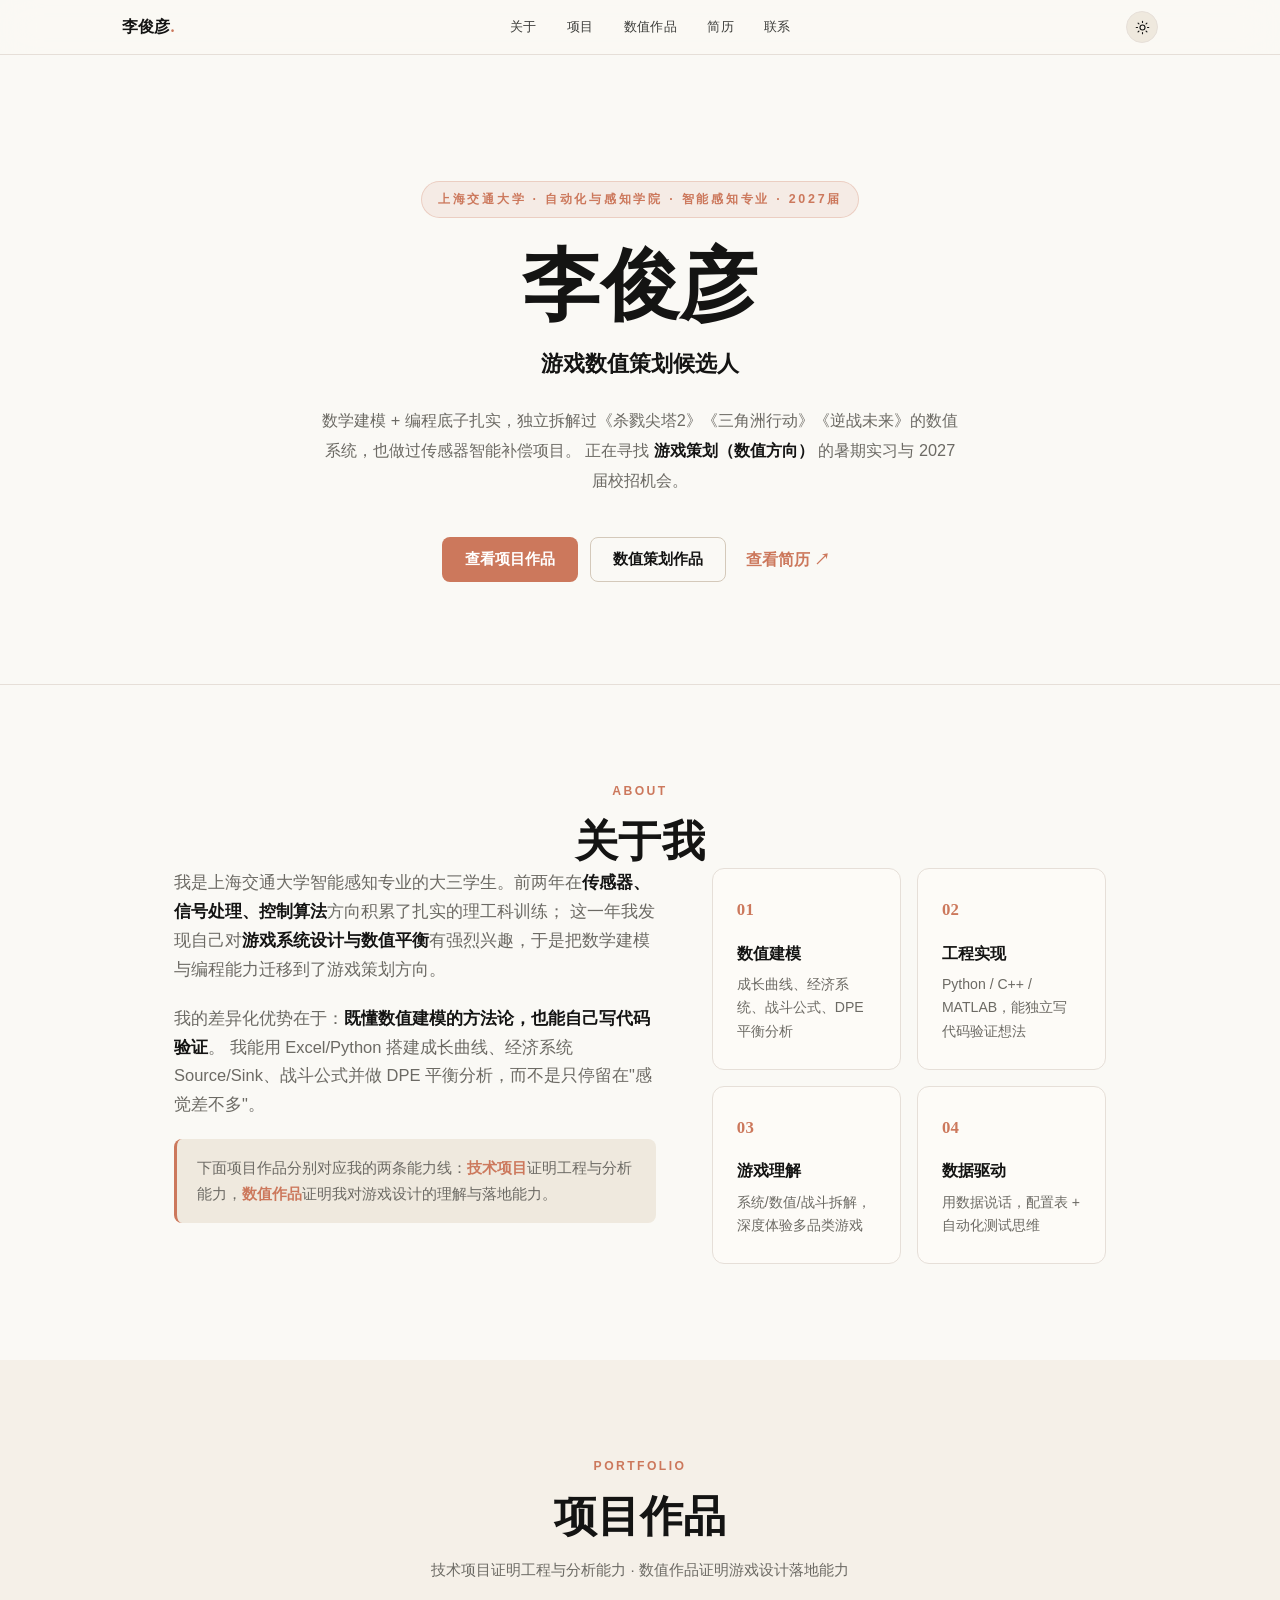
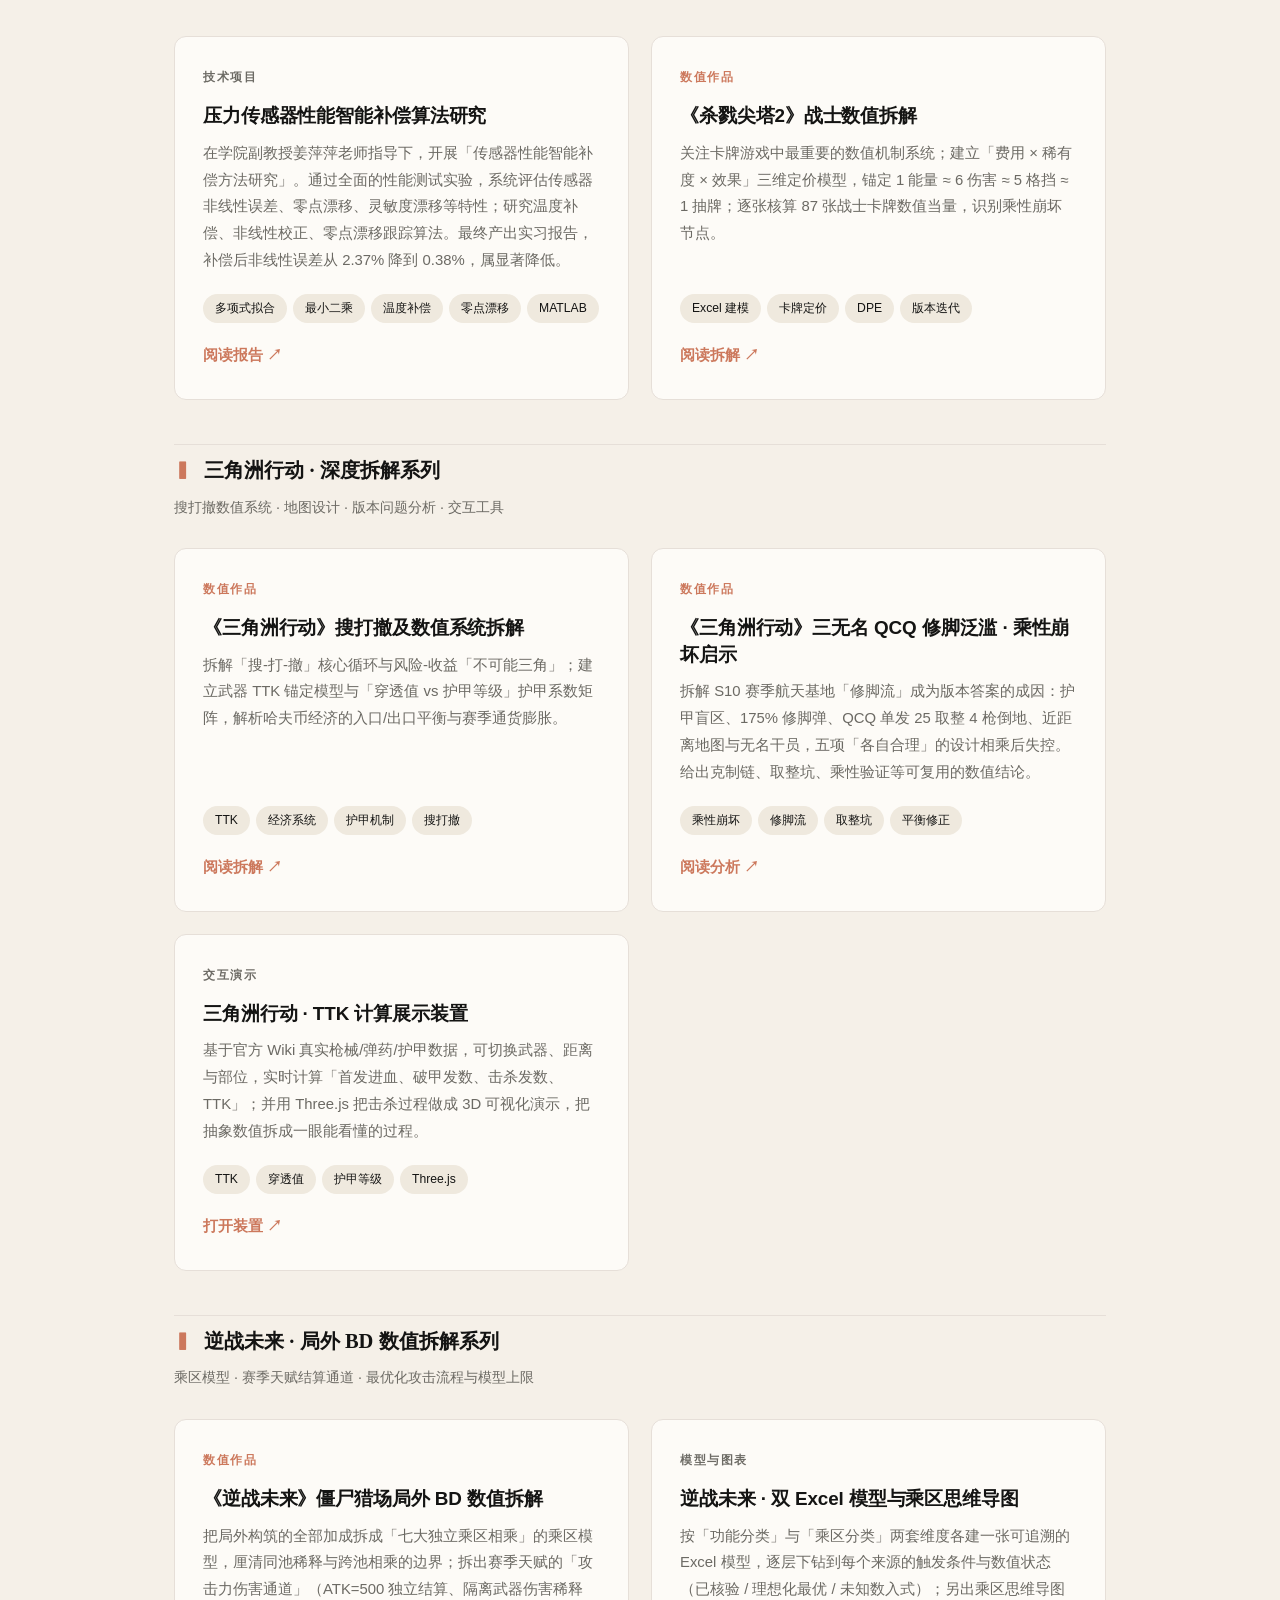
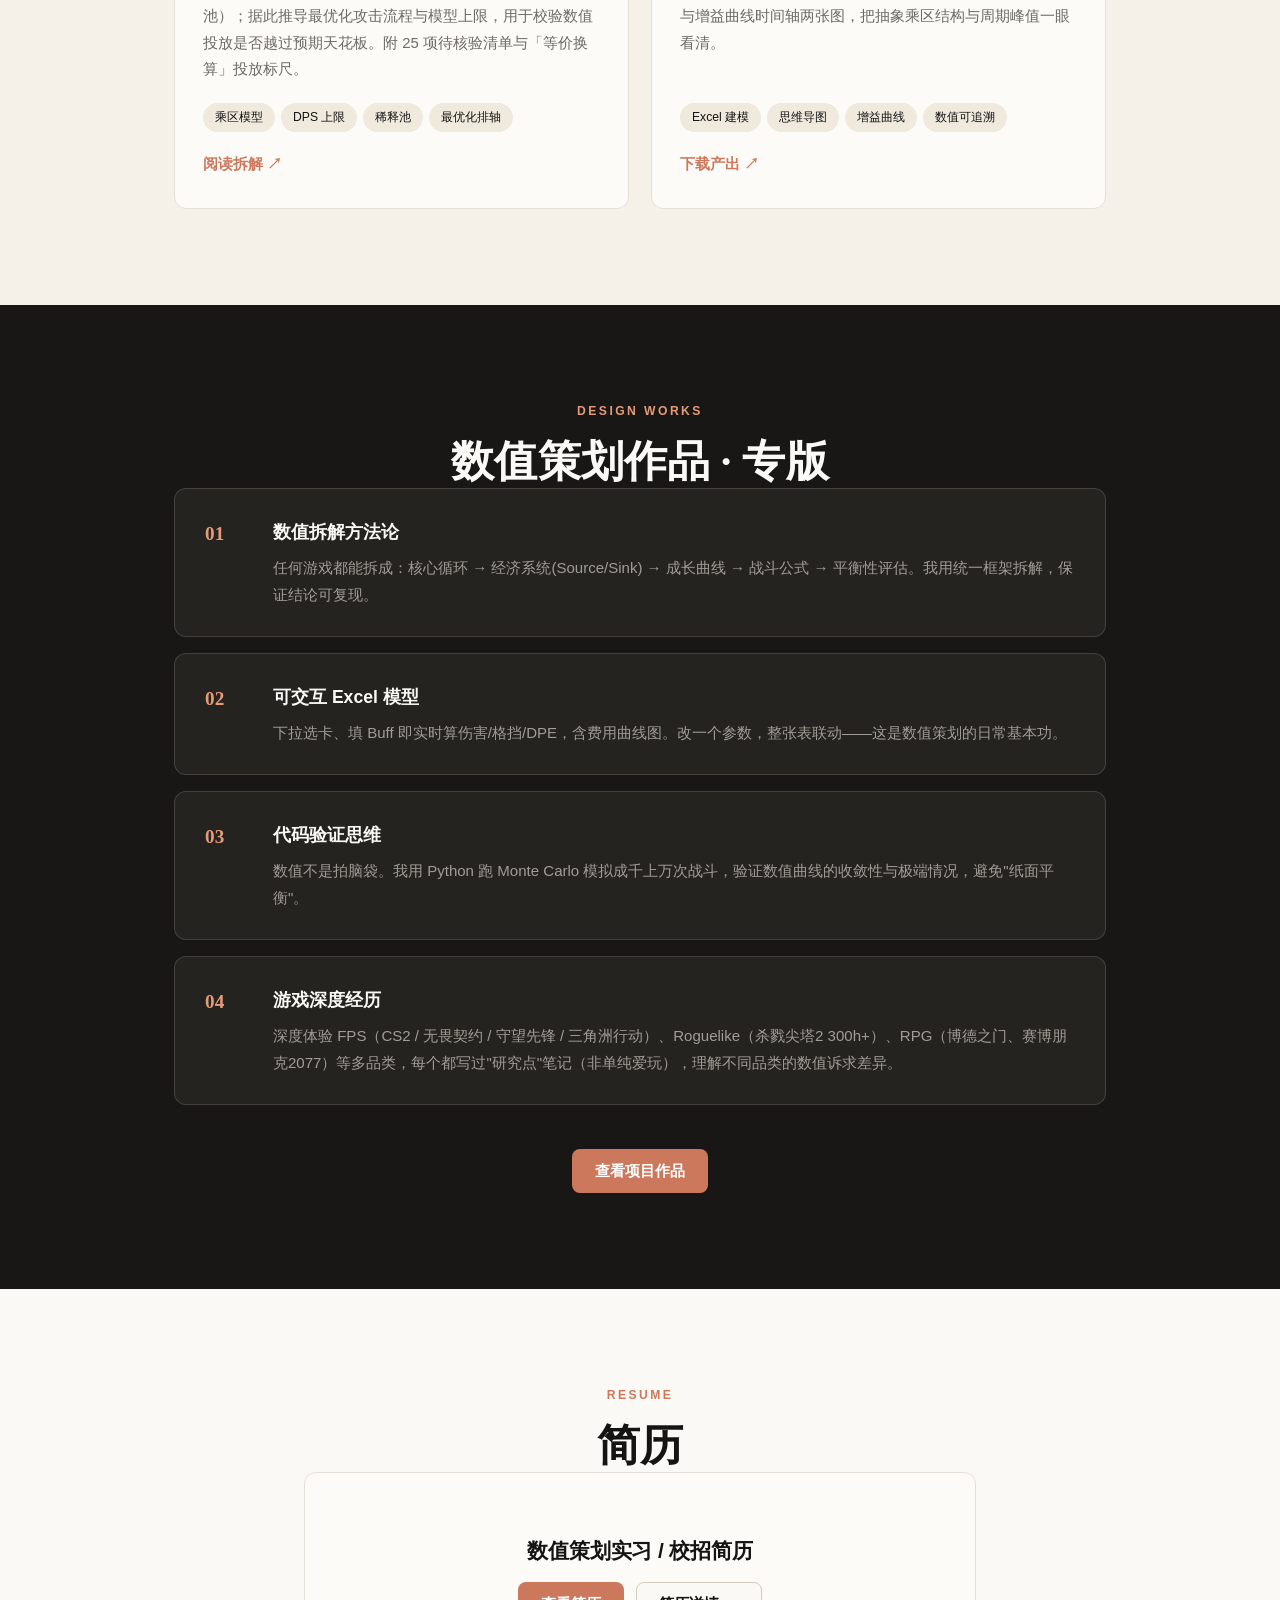
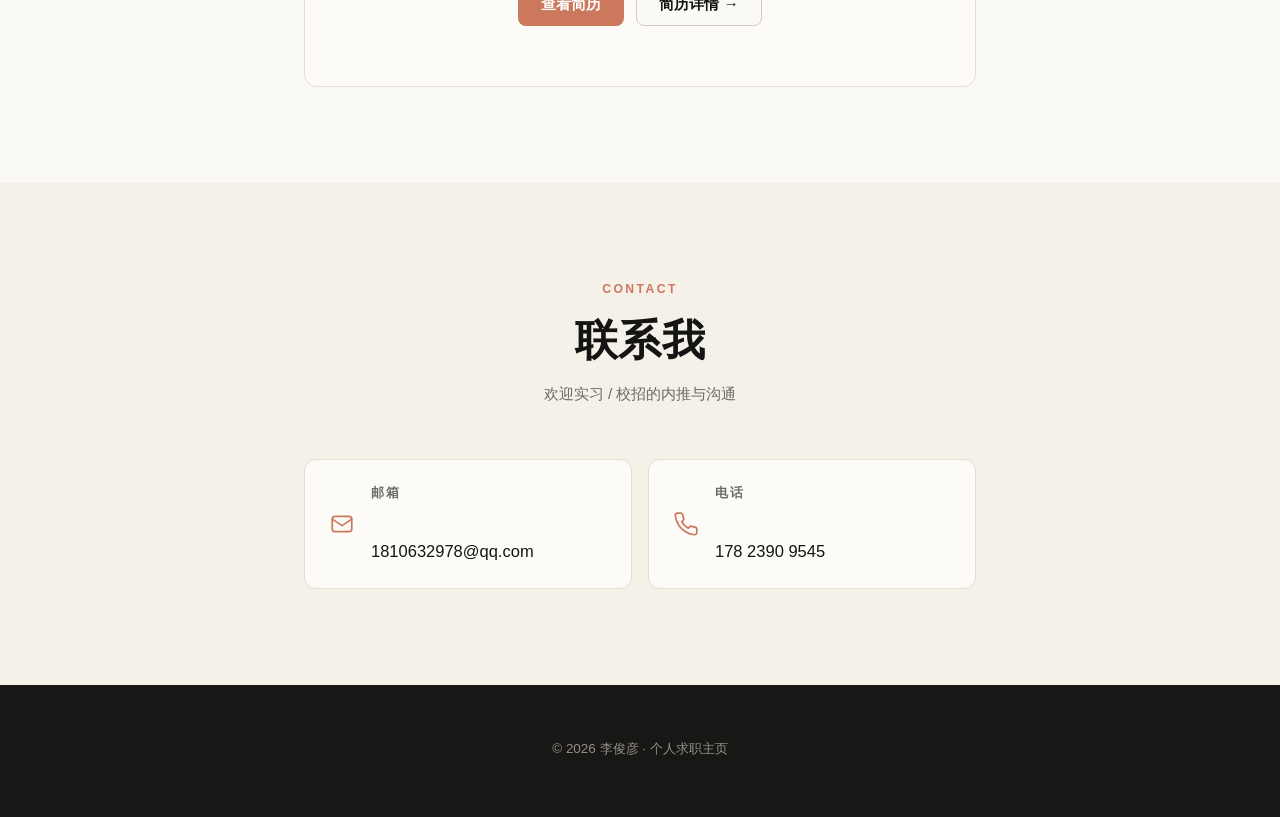
==== commit 89c369ac: "feat: 新增《逆战未来》局外 BD 数值拆解专题 - 新增 nzm.html：乘区模型（七大独立乘区）、赛季天赋攻击力伤害通道（ATK=500）、最优化攻击流程推导、25 项待核验清单、全局复盘与" ====
--- a/index.html
+++ b/index.html
@@ -39,7 +39,7 @@
       <h1 class="hero__title">李俊彦</h1>
       <p class="hero__sub">游戏数值策划候选人</p>
       <p class="hero__lead">
-        数学建模 + 编程底子扎实，独立拆解过《杀戮尖塔2》与《三角洲行动》数值系统，也做过传感器智能补偿项目。
+        数学建模 + 编程底子扎实，独立拆解过《杀戮尖塔2》《三角洲行动》《逆战未来》的数值系统，也做过传感器智能补偿项目。
         正在寻找 <strong>游戏策划（数值方向）</strong> 的暑期实习与 2027 届校招机会。
       </p>
       <div class="hero__cta">
@@ -166,6 +166,35 @@
             <a href="ttk.html">打开装置 ↗</a>
           </div>
         </article>
+
+        <div class="projects__group reveal">
+          <h3>逆战未来 · 局外 BD 数值拆解系列</h3>
+          <p>乘区模型 · 赛季天赋结算通道 · 最优化攻击流程与模型上限</p>
+        </div>
+
+        <article class="card reveal card--highlight">
+          <div class="card__tag card__tag--design">数值作品</div>
+          <h3>《逆战未来》僵尸猎场局外 BD 数值拆解</h3>
+          <p class="card__desc">把局外构筑的全部加成拆成「七大独立乘区相乘」的乘区模型，厘清同池稀释与跨池相乘的边界；拆出赛季天赋的「攻击力伤害通道」（ATK=500 独立结算、隔离武器伤害稀释池）；据此推导最优化攻击流程与模型上限，用于校验数值投放是否越过预期天花板。附 25 项待核验清单与「等价换算」投放标尺。</p>
+          <div class="card__stack">
+            <span>乘区模型</span><span>DPS 上限</span><span>稀释池</span><span>最优化排轴</span>
+          </div>
+          <div class="card__links">
+            <a href="nzm.html">阅读拆解 ↗</a>
+          </div>
+        </article>
+
+        <article class="card reveal">
+          <div class="card__tag card__tag--tech">模型与图表</div>
+          <h3>逆战未来 · 双 Excel 模型与乘区思维导图</h3>
+          <p class="card__desc">按「功能分类」与「乘区分类」两套维度各建一张可追溯的 Excel 模型，逐层下钻到每个来源的触发条件与数值状态（已核验 / 理想化最优 / 未知数入式）；另出乘区思维导图与增益曲线时间轴两张图，把抽象乘区结构与周期峰值一眼看清。</p>
+          <div class="card__stack">
+            <span>Excel 建模</span><span>思维导图</span><span>增益曲线</span><span>数值可追溯</span>
+          </div>
+          <div class="card__links">
+            <a href="nzm.html#assets">下载产出 ↗</a>
+          </div>
+        </article>
       </div>
     </section>
 
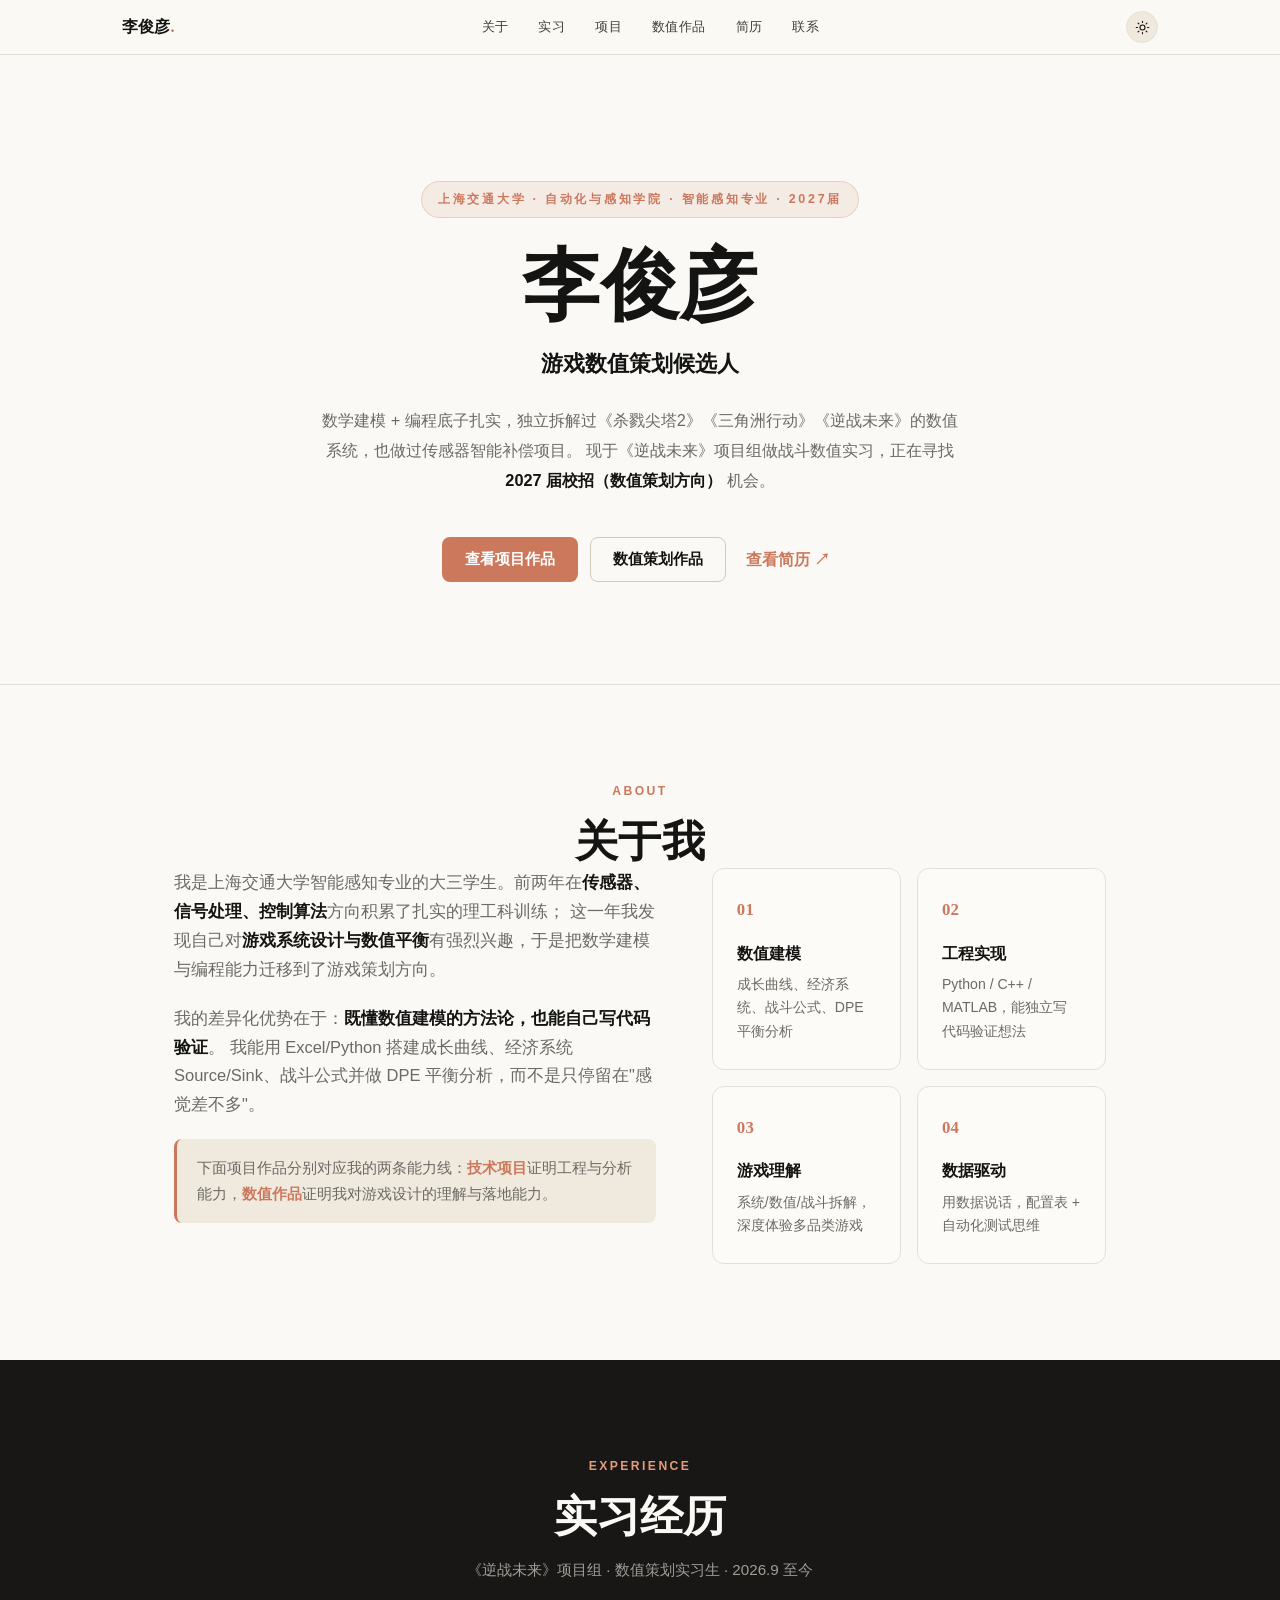
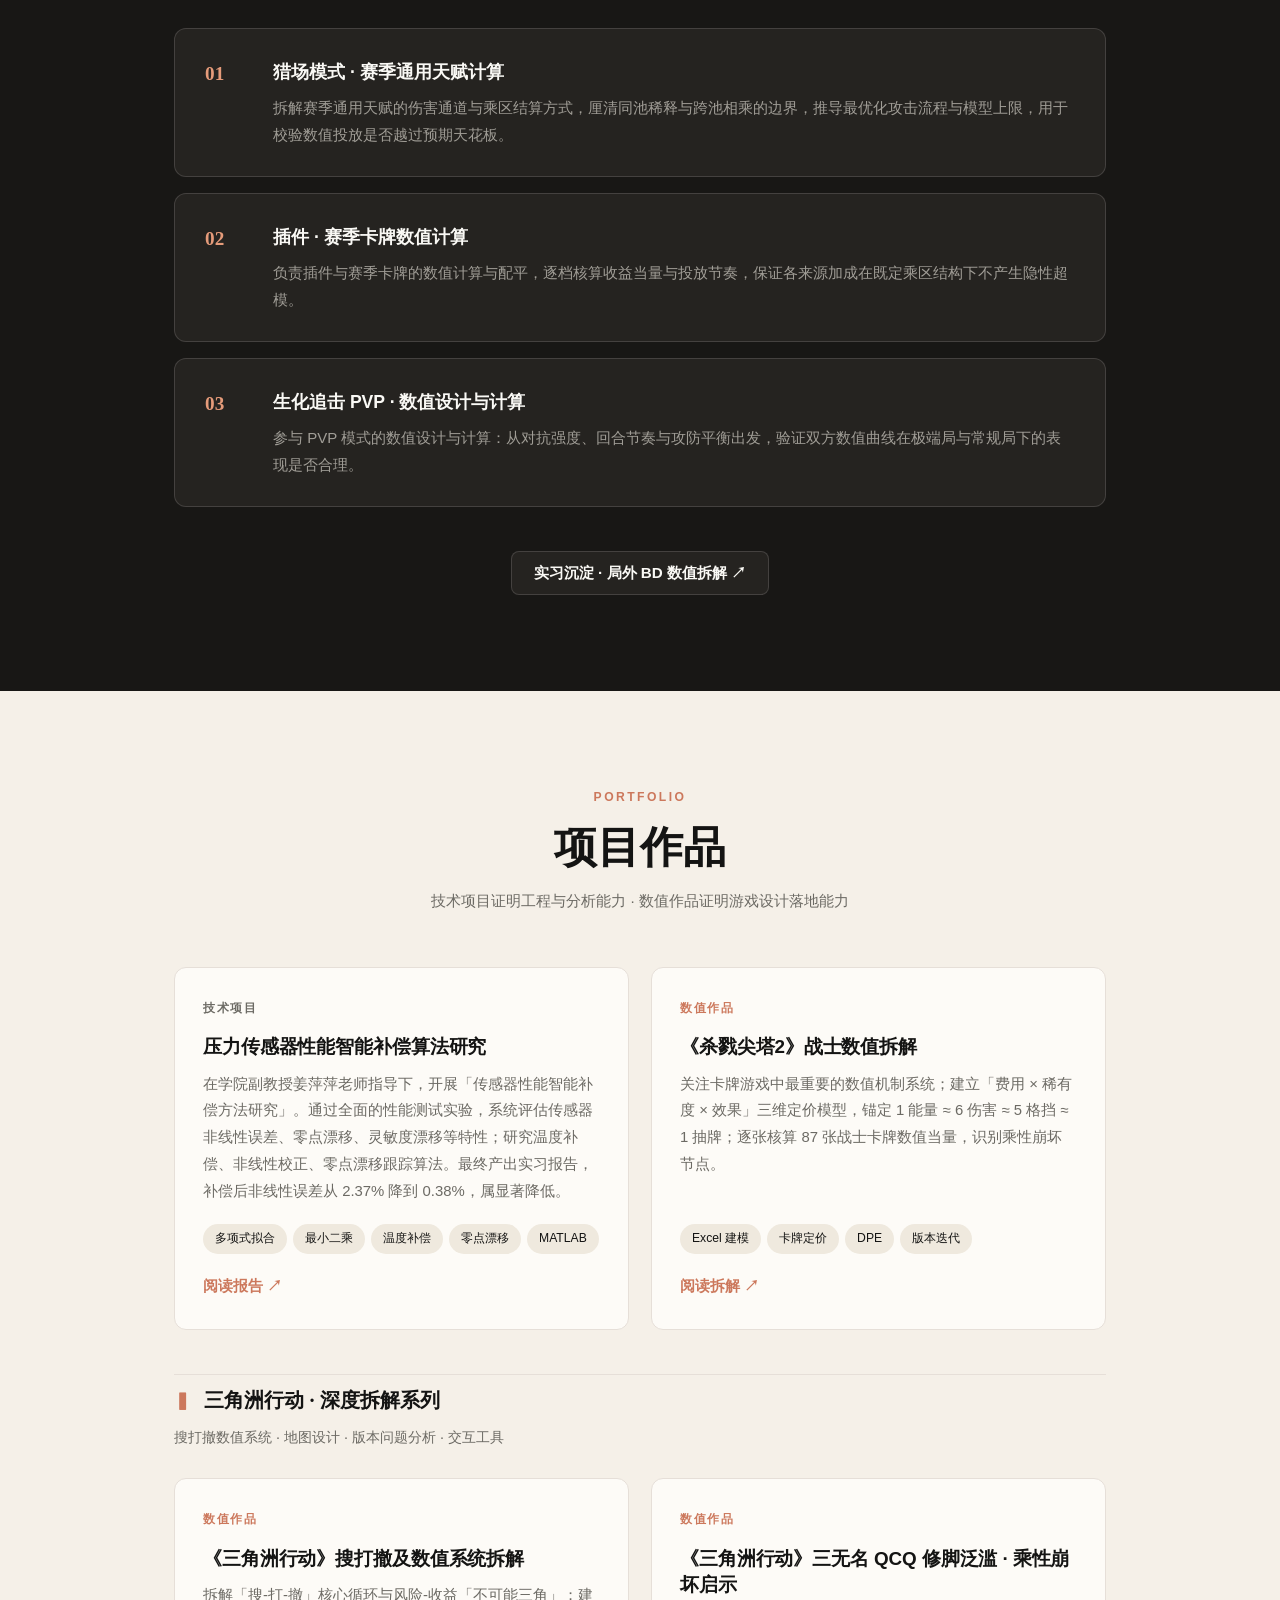
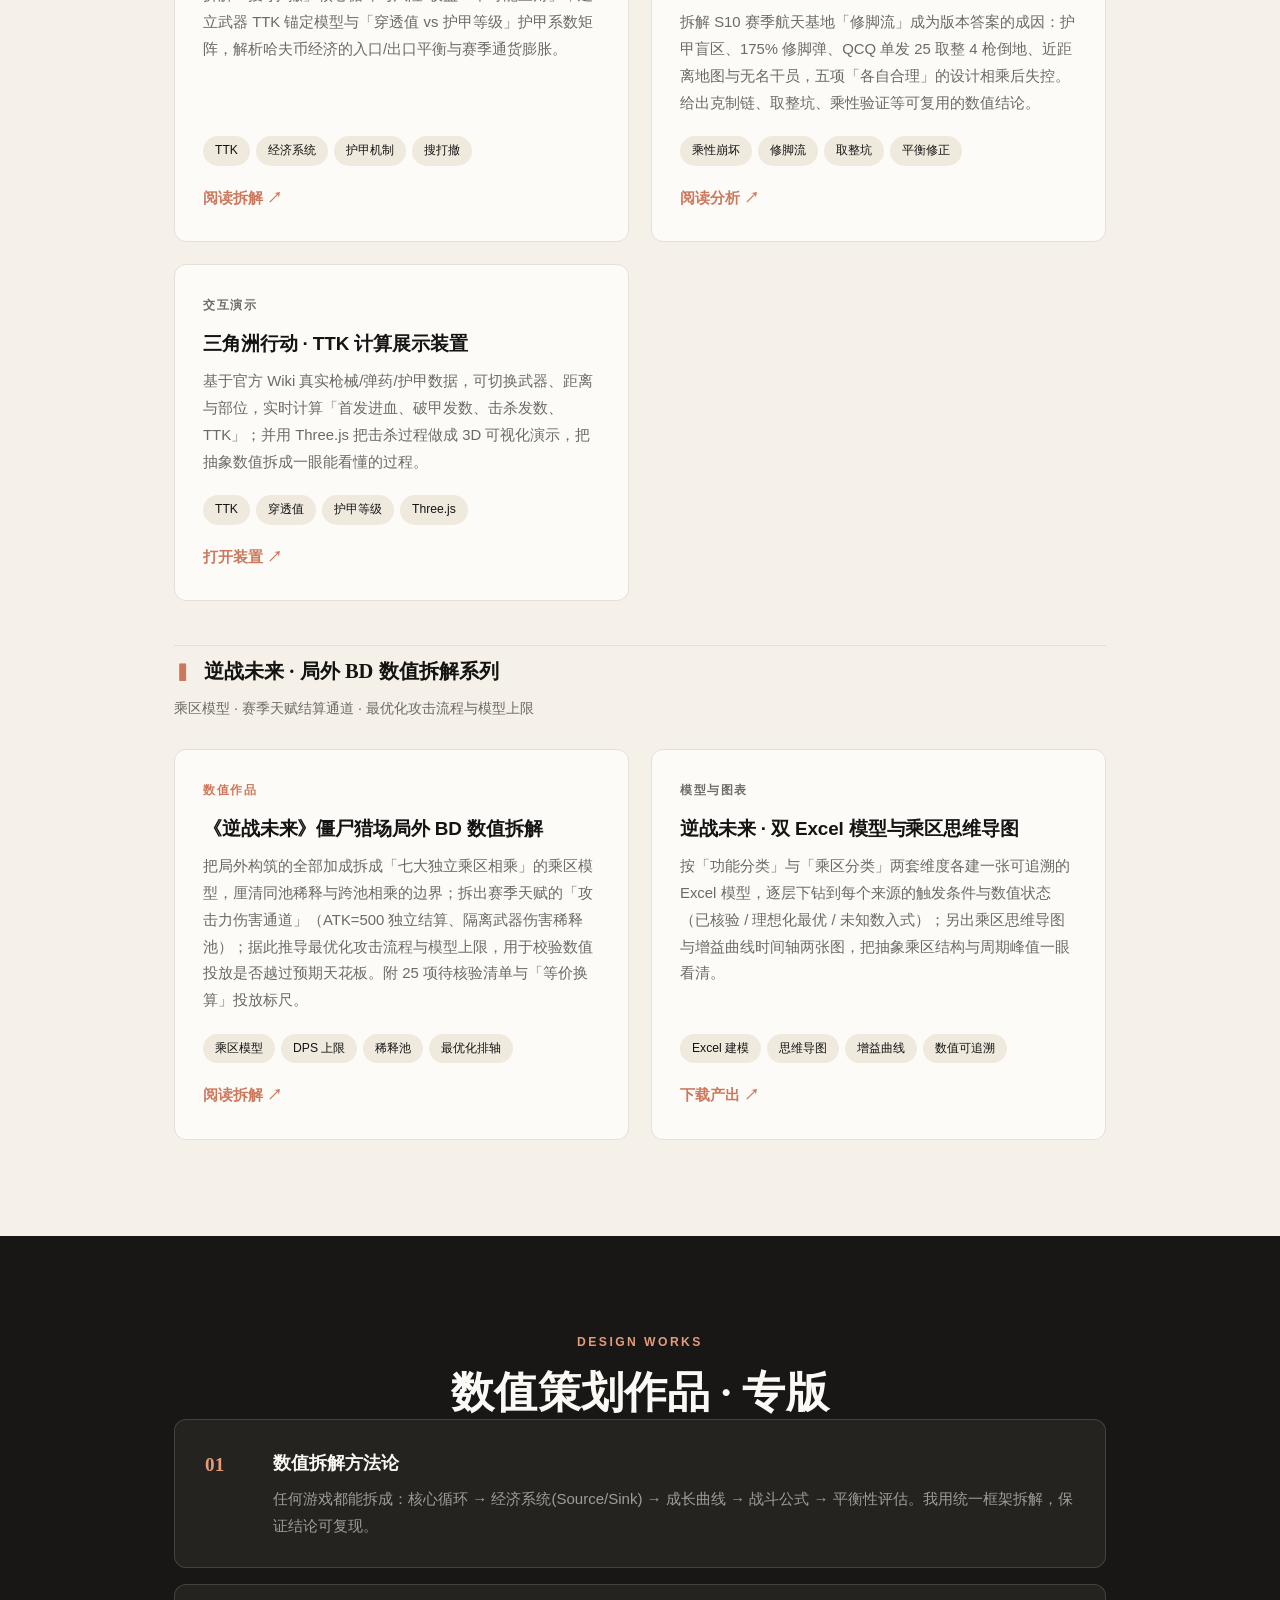
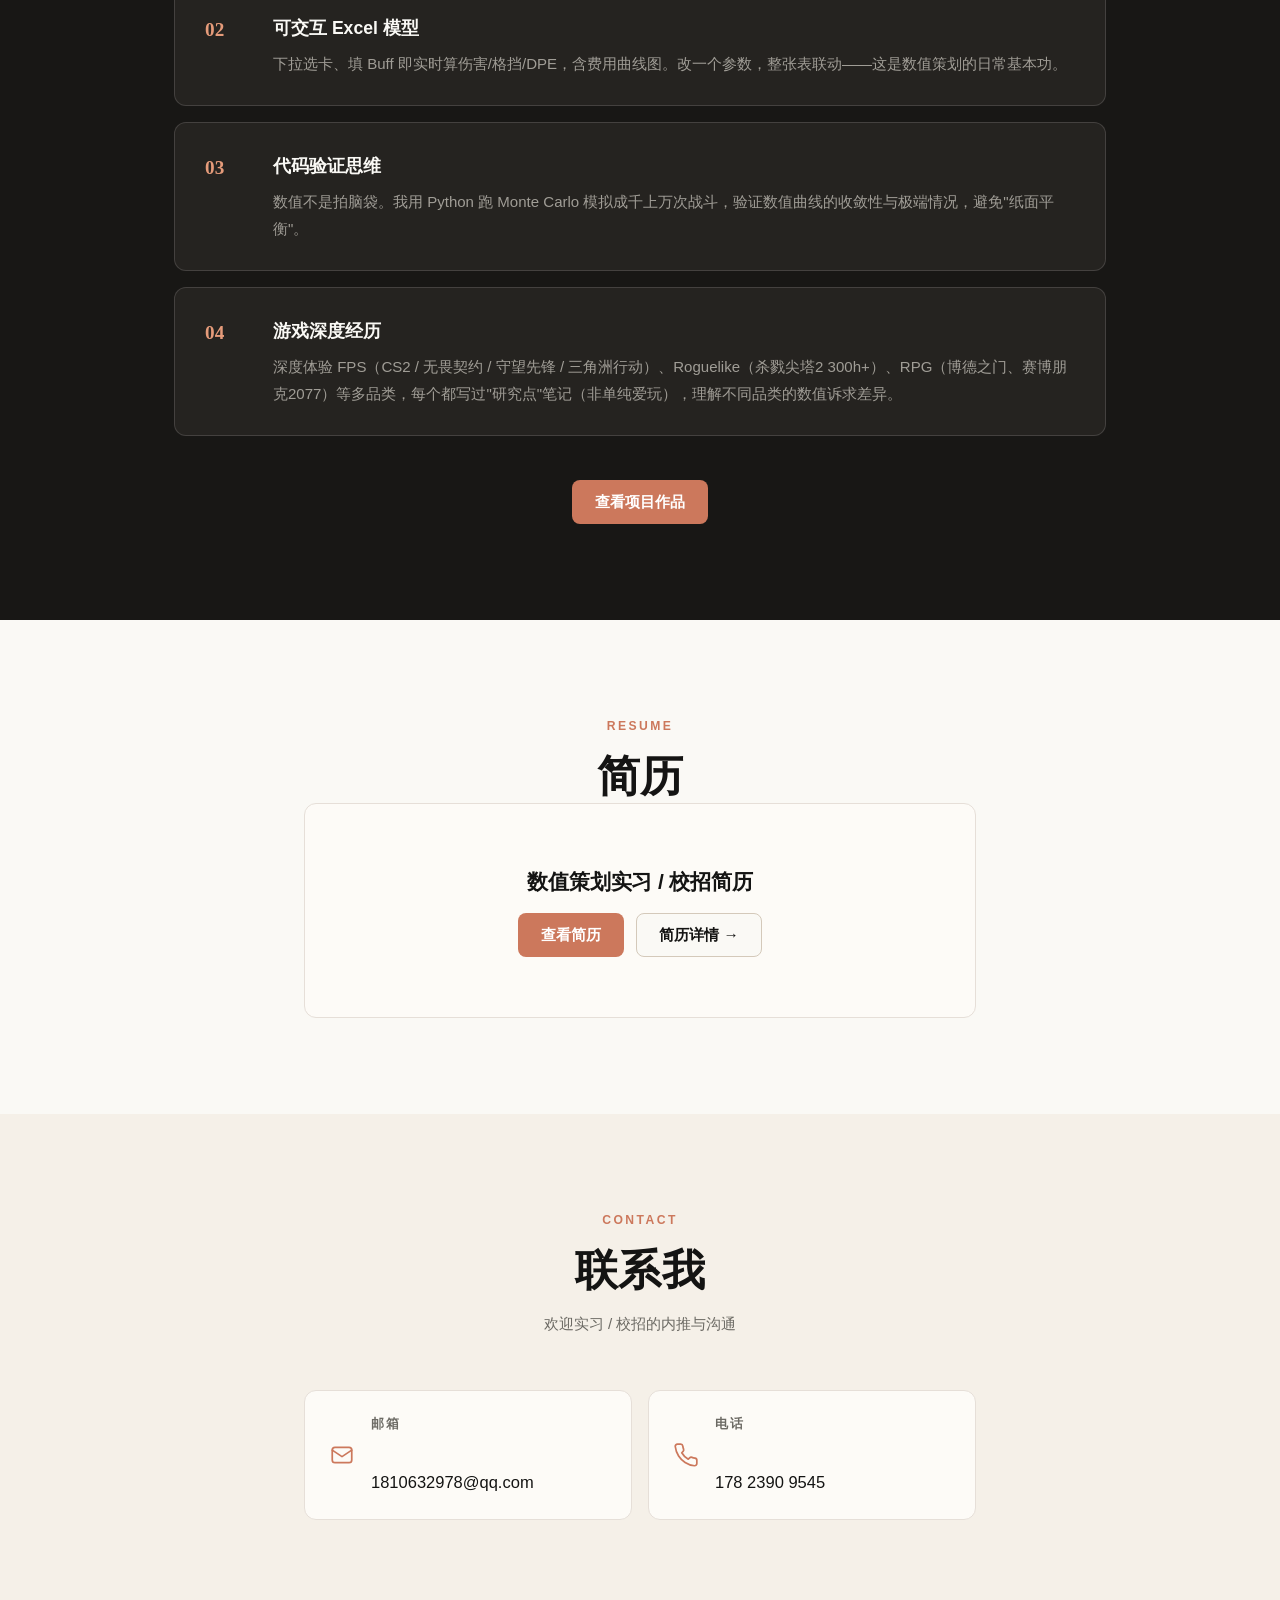
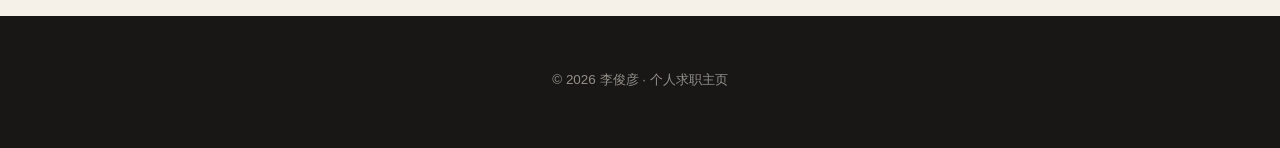
==== commit ddbb4705: "更新简历实习经历 + 主页新增「实习经历」展示区 - 简历页：新增「逆战·未来 数值策划实习生 2026.9至今」及战斗数值职责描述 - index.html：关于我之后新增深色 tile 实习经历区" ====
--- a/index.html
+++ b/index.html
@@ -17,6 +17,7 @@
       <a href="#home" class="nav__logo">李俊彦<span>.</span></a>
       <nav class="nav__links" id="navLinks">
         <a href="#about">关于</a>
+        <a href="#experience">实习</a>
         <a href="#projects">项目</a>
         <a href="#design">数值作品</a>
         <a href="#resume">简历</a>
@@ -40,7 +41,7 @@
       <p class="hero__sub">游戏数值策划候选人</p>
       <p class="hero__lead">
         数学建模 + 编程底子扎实，独立拆解过《杀戮尖塔2》《三角洲行动》《逆战未来》的数值系统，也做过传感器智能补偿项目。
-        正在寻找 <strong>游戏策划（数值方向）</strong> 的暑期实习与 2027 届校招机会。
+        现于《逆战未来》项目组做战斗数值实习，正在寻找 <strong>2027 届校招（数值策划方向）</strong> 机会。
       </p>
       <div class="hero__cta">
         <a href="#projects" class="btn btn--primary">查看项目作品</a>
@@ -95,6 +96,41 @@
     </div>
   </section>
 
+  <!-- 实习经历 -->
+  <section class="section section--dark" id="experience">
+    <div class="container">
+      <p class="section__eyebrow reveal">Experience</p>
+      <h2 class="section__title reveal">实习经历</h2>
+      <p class="section__sub reveal">《逆战未来》项目组 · 数值策划实习生 · 2026.9 至今</p>
+      <div class="design">
+        <div class="design__item reveal">
+          <div class="design__num">01</div>
+          <div>
+            <h3>猎场模式 · 赛季通用天赋计算</h3>
+            <p>拆解赛季通用天赋的伤害通道与乘区结算方式，厘清同池稀释与跨池相乘的边界，推导最优化攻击流程与模型上限，用于校验数值投放是否越过预期天花板。</p>
+          </div>
+        </div>
+        <div class="design__item reveal">
+          <div class="design__num">02</div>
+          <div>
+            <h3>插件 · 赛季卡牌数值计算</h3>
+            <p>负责插件与赛季卡牌的数值计算与配平，逐档核算收益当量与投放节奏，保证各来源加成在既定乘区结构下不产生隐性超模。</p>
+          </div>
+        </div>
+        <div class="design__item reveal">
+          <div class="design__num">03</div>
+          <div>
+            <h3>生化追击 PVP · 数值设计与计算</h3>
+            <p>参与 PVP 模式的数值设计与计算：从对抗强度、回合节奏与攻防平衡出发，验证双方数值曲线在极端局与常规局下的表现是否合理。</p>
+          </div>
+        </div>
+      </div>
+      <div class="design__cta reveal">
+        <a href="nzm.html" class="btn btn--ghost">实习沉淀 · 局外 BD 数值拆解 ↗</a>
+      </div>
+    </div>
+  </section>
+
   <!-- 项目 -->
   <section class="section section--alt" id="projects">
     <div class="container">
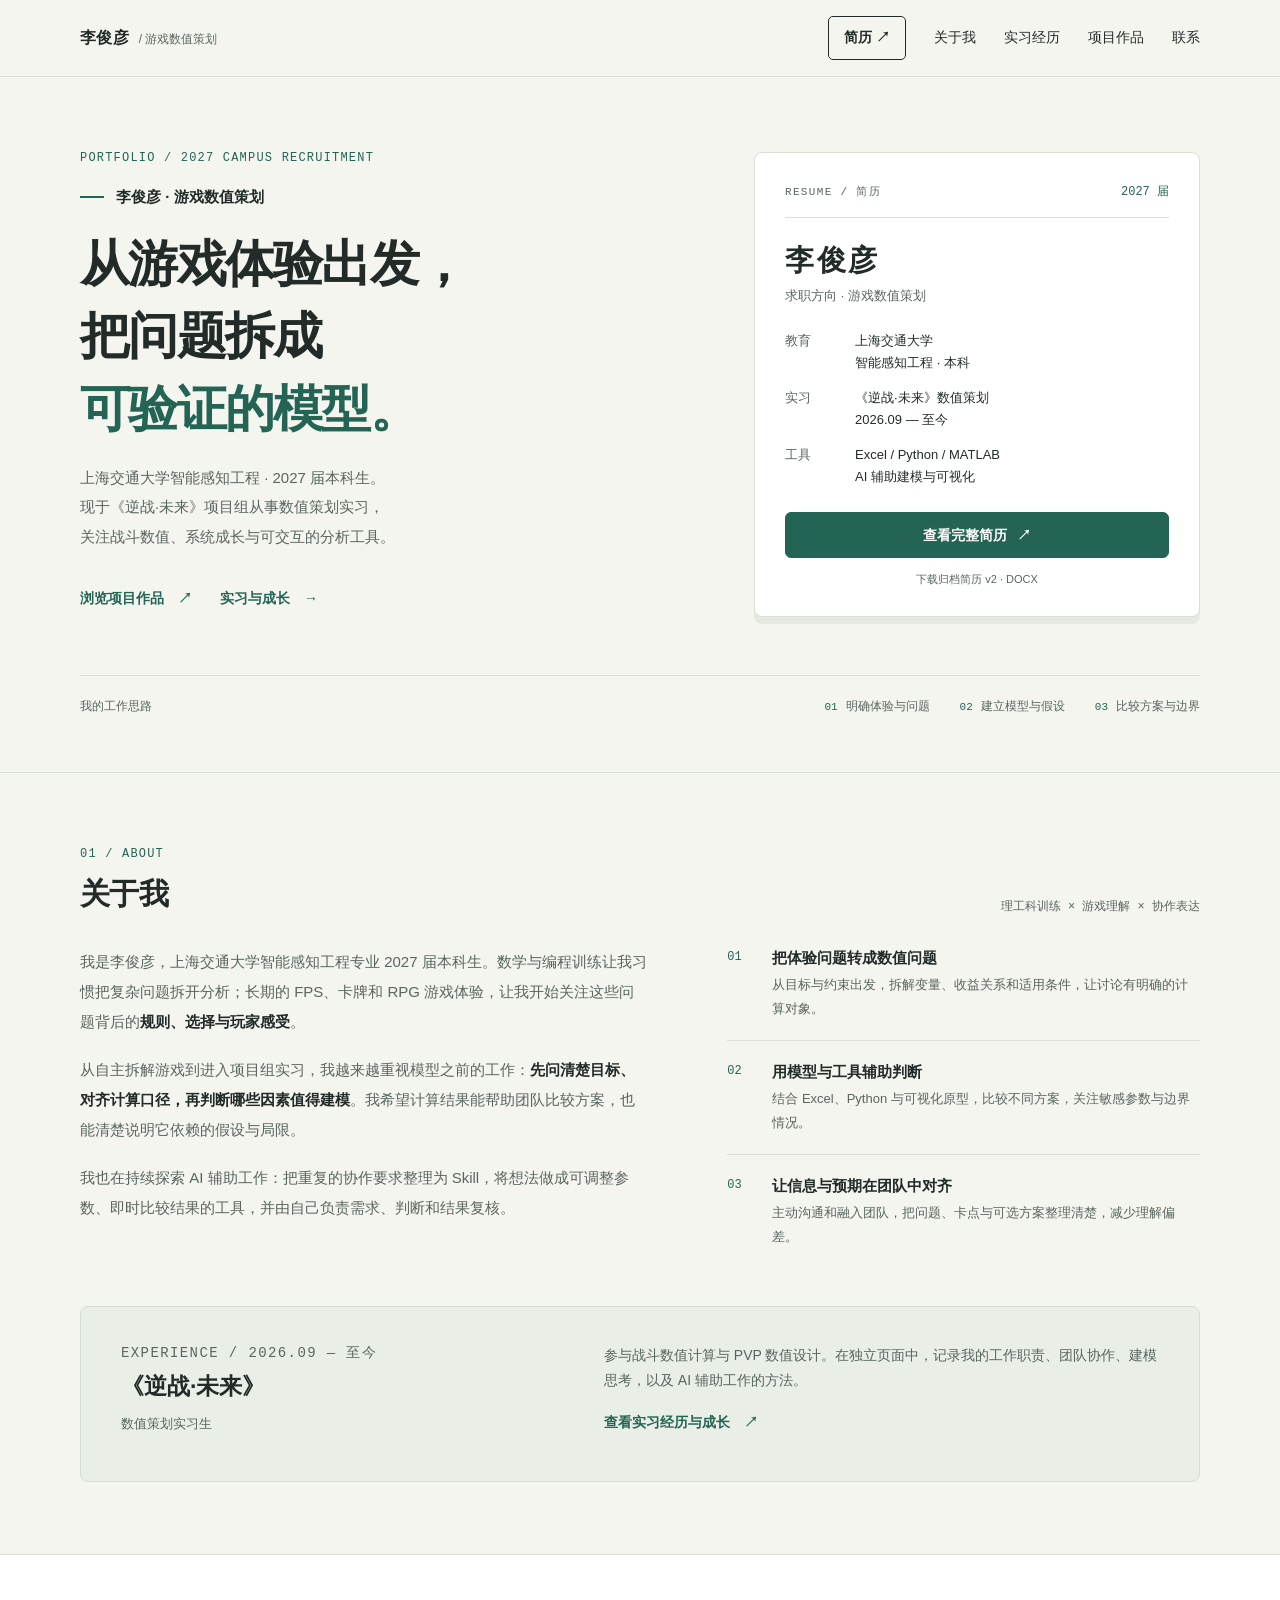
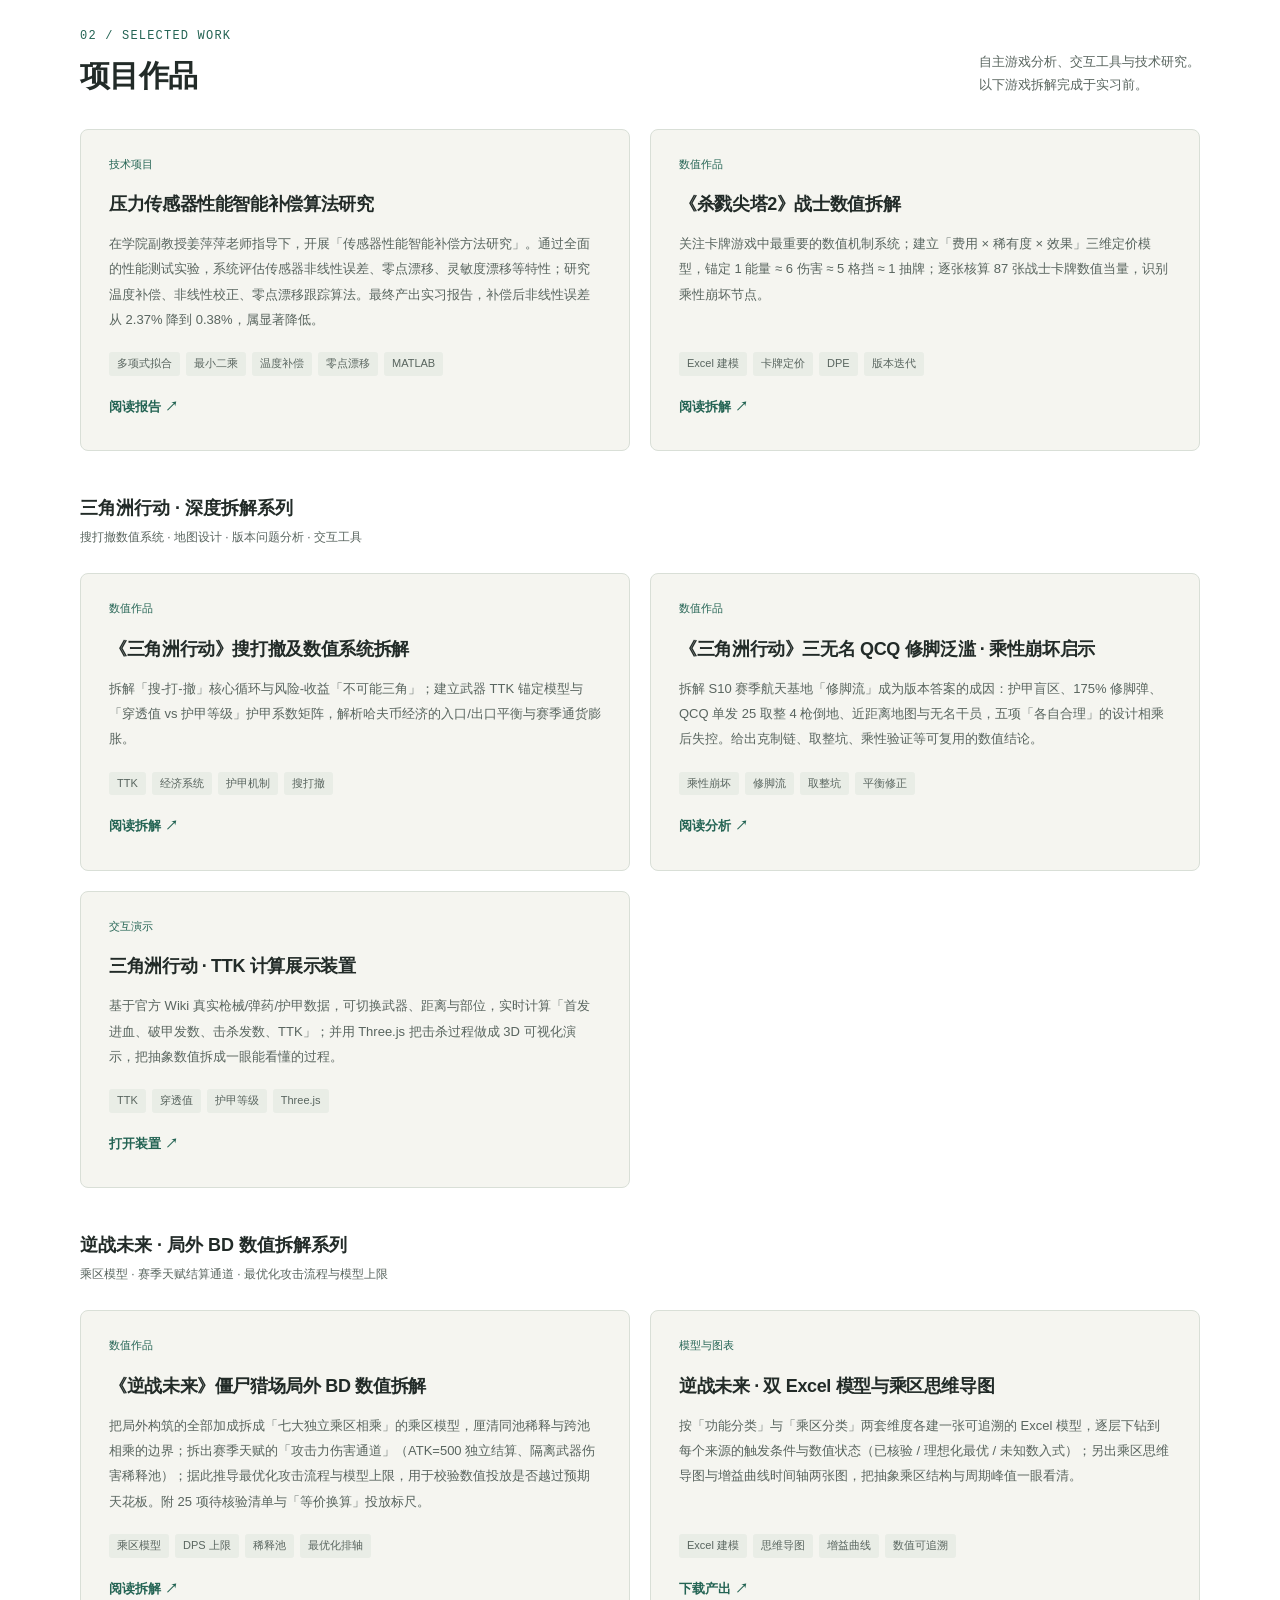
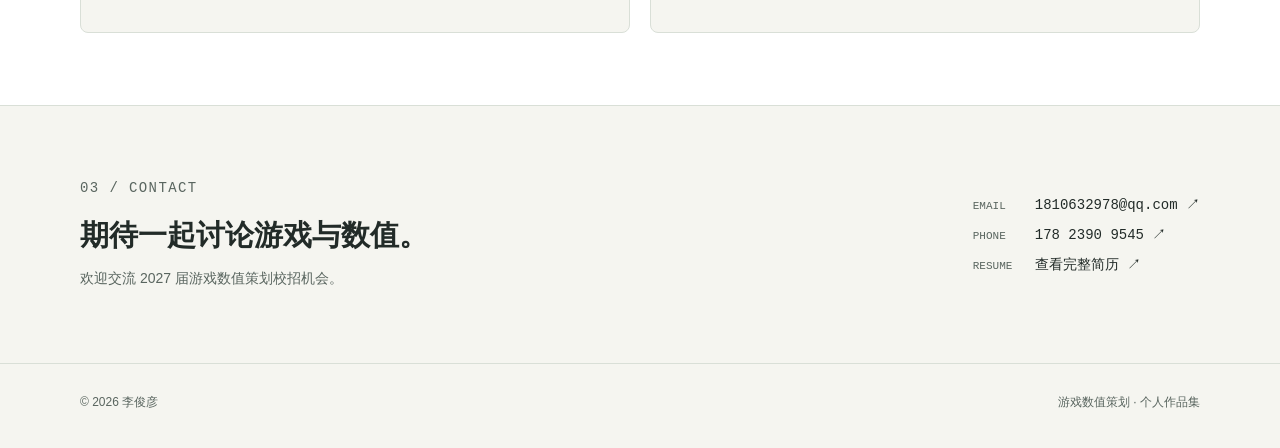
==== commit 84d29138: "Refresh recruiting portfolio and add internship case studies" ====
--- a/index.html
+++ b/index.html
@@ -1,144 +1,94 @@
 <!DOCTYPE html>
-<!-- 李俊彦 · 个人求职主页（已按简历内容定制） -->
-
 <html lang="zh-CN">
 <head>
-  <meta charset="UTF-8" />
-  <meta name="viewport" content="width=device-width, initial-scale=1.0" />
-  <title>李俊彦 · 个人主页 | 数值策划 / 智能感知</title>
-  <meta name="description" content="上海交通大学 智能感知专业 2027届 · 游戏数值策划候选人，展示技术项目与游戏数值作品。" />
-  <link rel="stylesheet" href="assets/styles.css" />
-  <link rel="icon" href="assets/avatar.svg" type="image/svg+xml" />
+  <meta charset="UTF-8">
+  <meta name="viewport" content="width=device-width,initial-scale=1">
+  <meta name="description" content="李俊彦，上海交通大学智能感知工程2027届本科生，游戏数值策划候选人。个人简历、项目作品与实习成长。">
+  <meta name="theme-color" content="#f5f5f0">
+  <title>李俊彦 · 游戏数值策划</title>
+  <link rel="icon" href="assets/avatar.svg" type="image/svg+xml">
+  <link rel="stylesheet" href="assets/portfolio.css">
+  <link rel="stylesheet" href="assets/home.css">
 </head>
-<body>
-  <!-- 顶部导航 -->
-  <header class="nav" id="nav">
-    <div class="nav__inner">
-      <a href="#home" class="nav__logo">李俊彦<span>.</span></a>
-      <nav class="nav__links" id="navLinks">
-        <a href="#about">关于</a>
-        <a href="#experience">实习</a>
-        <a href="#projects">项目</a>
-        <a href="#design">数值作品</a>
-        <a href="#resume">简历</a>
-        <a href="#contact">联系</a>
+<body class="home-page">
+  <a class="skip-link" href="#main">跳转到正文</a>
+  <header class="site-header">
+    <div class="container nav-inner">
+      <a class="brand" href="#home">李俊彦<span> / 游戏数值策划</span></a>
+      <nav aria-label="主导航">
+        <a class="nav-resume" href="resume.html">简历 ↗</a>
+        <a href="#about">关于我</a>
+        <a href="internship.html">实习经历</a>
+        <a href="#projects">项目作品</a>
+        <a class="nav-home-contact" href="#contact">联系</a>
       </nav>
-      <div class="nav__actions">
-        <button class="theme-toggle" id="themeToggle" aria-label="切换主题">
-          <svg class="icon-sun" viewBox="0 0 24 24" width="20" height="20"><circle cx="12" cy="12" r="4"/><path d="M12 2v2M12 20v2M4.9 4.9l1.4 1.4M17.7 17.7l1.4 1.4M2 12h2M20 12h2M4.9 19.1l1.4-1.4M17.7 6.3l1.4-1.4"/></svg>
-          <svg class="icon-moon" viewBox="0 0 24 24" width="20" height="20"><path d="M21 12.8A9 9 0 1 1 11.2 3a7 7 0 0 0 9.8 9.8z"/></svg>
-        </button>
-        <button class="nav__burger" id="navBurger" aria-label="菜单"><span></span><span></span><span></span></button>
-      </div>
     </div>
   </header>
-
-  <!-- 首页 Hero -->
-  <section class="hero" id="home">
-    <div class="hero__inner reveal">
-      <p class="hero__eyebrow">上海交通大学 · 自动化与感知学院 · 智能感知专业 · 2027届</p>
-      <h1 class="hero__title">李俊彦</h1>
-      <p class="hero__sub">游戏数值策划候选人</p>
-      <p class="hero__lead">
-        数学建模 + 编程底子扎实，独立拆解过《杀戮尖塔2》《三角洲行动》《逆战未来》的数值系统，也做过传感器智能补偿项目。
-        现于《逆战未来》项目组做战斗数值实习，正在寻找 <strong>2027 届校招（数值策划方向）</strong> 机会。
-      </p>
-      <div class="hero__cta">
-        <a href="#projects" class="btn btn--primary">查看项目作品</a>
-        <a href="#design" class="btn btn--ghost">数值策划作品</a>
-        <a href="resume.html" class="link-arrow">查看简历 ↗</a>
-      </div>
-    </div>
-  </section>
-
-  <!-- 关于 -->
-  <section class="section" id="about">
-    <div class="container">
-      <p class="section__eyebrow reveal">About</p>
-      <h2 class="section__title reveal">关于我</h2>
-      <div class="about">
-        <div class="about__text reveal">
-          <p>
-            我是上海交通大学智能感知专业的大三学生。前两年在<strong>传感器、信号处理、控制算法</strong>方向积累了扎实的理工科训练；
-            这一年我发现自己对<strong>游戏系统设计与数值平衡</strong>有强烈兴趣，于是把数学建模与编程能力迁移到了游戏策划方向。
-          </p>
-          <p>
-            我的差异化优势在于：<strong>既懂数值建模的方法论，也能自己写代码验证</strong>。
-            我能用 Excel/Python 搭建成长曲线、经济系统 Source/Sink、战斗公式并做 DPE 平衡分析，而不是只停留在"感觉差不多"。
-          </p>
-          <p class="about__note">
-            下面项目作品分别对应我的两条能力线：<em>技术项目</em>证明工程与分析能力，<em>数值作品</em>证明我对游戏设计的理解与落地能力。
-          </p>
-        </div>
-        <div class="about__cards reveal">
-          <div class="mini-card">
-            <div class="mini-card__icon">01</div>
-            <h3>数值建模</h3>
-            <p>成长曲线、经济系统、战斗公式、DPE 平衡分析</p>
-          </div>
-          <div class="mini-card">
-            <div class="mini-card__icon">02</div>
-            <h3>工程实现</h3>
-            <p>Python / C++ / MATLAB，能独立写代码验证想法</p>
-          </div>
-          <div class="mini-card">
-            <div class="mini-card__icon">03</div>
-            <h3>游戏理解</h3>
-            <p>系统/数值/战斗拆解，深度体验多品类游戏</p>
-          </div>
-          <div class="mini-card">
-            <div class="mini-card__icon">04</div>
-            <h3>数据驱动</h3>
-            <p>用数据说话，配置表 + 自动化测试思维</p>
-          </div>
-        </div>
-      </div>
-    </div>
-  </section>
-
-  <!-- 实习经历 -->
-  <section class="section section--dark" id="experience">
-    <div class="container">
-      <p class="section__eyebrow reveal">Experience</p>
-      <h2 class="section__title reveal">实习经历</h2>
-      <p class="section__sub reveal">《逆战未来》项目组 · 数值策划实习生 · 2026.9 至今</p>
-      <div class="design">
-        <div class="design__item reveal">
-          <div class="design__num">01</div>
+  <main id="main">
+    <section class="home-hero" id="home">
+      <div class="container">
+        <div class="hero-grid">
           <div>
-            <h3>猎场模式 · 赛季通用天赋计算</h3>
-            <p>拆解赛季通用天赋的伤害通道与乘区结算方式，厘清同池稀释与跨池相乘的边界，推导最优化攻击流程与模型上限，用于校验数值投放是否越过预期天花板。</p>
-          </div>
-        </div>
-        <div class="design__item reveal">
-          <div class="design__num">02</div>
-          <div>
-            <h3>插件 · 赛季卡牌数值计算</h3>
-            <p>负责插件与赛季卡牌的数值计算与配平，逐档核算收益当量与投放节奏，保证各来源加成在既定乘区结构下不产生隐性超模。</p>
-          </div>
-        </div>
-        <div class="design__item reveal">
-          <div class="design__num">03</div>
-          <div>
-            <h3>生化追击 PVP · 数值设计与计算</h3>
-            <p>参与 PVP 模式的数值设计与计算：从对抗强度、回合节奏与攻防平衡出发，验证双方数值曲线在极端局与常规局下的表现是否合理。</p>
-          </div>
-        </div>
-      </div>
-      <div class="design__cta reveal">
-        <a href="nzm.html" class="btn btn--ghost">实习沉淀 · 局外 BD 数值拆解 ↗</a>
-      </div>
-    </div>
-  </section>
-
-  <!-- 项目 -->
-  <section class="section section--alt" id="projects">
-    <div class="container">
-      <p class="section__eyebrow reveal">Portfolio</p>
-      <h2 class="section__title reveal">项目作品</h2>
-      <p class="section__sub reveal">技术项目证明工程与分析能力 · 数值作品证明游戏设计落地能力</p>
+            <p class="eyebrow">PORTFOLIO / 2027 CAMPUS RECRUITMENT</p>
+            <p class="hero-role"><span aria-hidden="true"></span>李俊彦 · 游戏数值策划</p>
+            <h1 class="hero-heading">从游戏体验出发，<br>把问题拆成<br><em>可验证的模型。</em></h1>
+            <p class="hero-intro">上海交通大学智能感知工程 · 2027 届本科生。<br>现于《逆战·未来》项目组从事数值策划实习，<br>关注战斗数值、系统成长与可交互的分析工具。</p>
+            <div class="hero-links">
+              <a class="text-link" href="#projects">浏览项目作品 <span aria-hidden="true">↗</span></a>
+              <a class="text-link" href="internship.html">实习与成长 <span aria-hidden="true">→</span></a>
+            </div>
+          </div>
+          <aside class="resume-card" id="resume" aria-labelledby="resume-name">
+            <div class="resume-top"><span>RESUME / 简历</span><b>2027 届</b></div>
+            <h2 id="resume-name">李俊彦</h2>
+            <p>求职方向 · 游戏数值策划</p>
+            <dl class="resume-facts">
+              <div><dt>教育</dt><dd>上海交通大学<br>智能感知工程 · 本科</dd></div>
+              <div><dt>实习</dt><dd>《逆战·未来》数值策划<br>2026.09 — 至今</dd></div>
+              <div><dt>工具</dt><dd>Excel / Python / MATLAB<br>AI 辅助建模与可视化</dd></div>
+            </dl>
+            <a class="button" href="resume.html">查看完整简历 <span aria-hidden="true">↗</span></a>
+            <a class="resume-download" href="简历_李俊彦_v2.docx" download>下载归档简历 v2 · DOCX</a>
+          </aside>
+        </div>
+        <div class="method-strip">
+          <span>我的工作思路</span>
+          <p><span><i>01</i>明确体验与问题</span><span><i>02</i>建立模型与假设</span><span><i>03</i>比较方案与边界</span></p>
+        </div>
+      </div>
+    </section>
+    <section class="page-section" id="about">
+      <div class="container">
+        <div class="section-heading">
+          <div><p class="eyebrow">01 / ABOUT</p><h2>关于我</h2></div>
+          <span class="section-kicker">理工科训练 × 游戏理解 × 协作表达</span>
+        </div>
+        <div class="about-layout">
+          <div class="about-copy">
+            <p>我是李俊彦，上海交通大学智能感知工程专业 2027 届本科生。数学与编程训练让我习惯把复杂问题拆开分析；长期的 FPS、卡牌和 RPG 游戏体验，让我开始关注这些问题背后的<strong>规则、选择与玩家感受</strong>。</p>
+            <p>从自主拆解游戏到进入项目组实习，我越来越重视模型之前的工作：<strong>先问清楚目标、对齐计算口径，再判断哪些因素值得建模</strong>。我希望计算结果能帮助团队比较方案，也能清楚说明它依赖的假设与局限。</p>
+            <p>我也在持续探索 AI 辅助工作：把重复的协作要求整理为 Skill，将想法做成可调整参数、即时比较结果的工具，并由自己负责需求、判断和结果复核。</p>
+          </div>
+          <div class="ability-list">
+            <div class="ability-row"><span>01</span><div><h3>把体验问题转成数值问题</h3><p>从目标与约束出发，拆解变量、收益关系和适用条件，让讨论有明确的计算对象。</p></div></div>
+            <div class="ability-row"><span>02</span><div><h3>用模型与工具辅助判断</h3><p>结合 Excel、Python 与可视化原型，比较不同方案，关注敏感参数与边界情况。</p></div></div>
+            <div class="ability-row"><span>03</span><div><h3>让信息与预期在团队中对齐</h3><p>主动沟通和融入团队，把问题、卡点与可选方案整理清楚，减少理解偏差。</p></div></div>
+          </div>
+        </div>
+        <article class="internship-entry">
+          <div><p class="eyebrow">EXPERIENCE / 2026.09 — 至今</p><h3>《逆战·未来》</h3><p class="role-line">数值策划实习生</p></div>
+          <div><p>参与战斗数值计算与 PVP 数值设计。在独立页面中，记录我的工作职责、团队协作、建模思考，以及 AI 辅助工作的方法。</p><a class="text-link" href="internship.html">查看实习经历与成长 <span aria-hidden="true">↗</span></a></div>
+        </article>
+      </div>
+    </section>
+    <section class="page-section project-section" id="projects">
+      <div class="container">
+        <div class="section-heading">
+          <div><p class="eyebrow">02 / SELECTED WORK</p><h2>项目作品</h2></div>
+          <p>自主游戏分析、交互工具与技术研究。<br>以下游戏拆解完成于实习前。</p>
+        </div>
       <div class="projects">
-        <article class="card reveal">
+        <article class="card">
           <div class="card__tag card__tag--tech">技术项目</div>
           <h3>压力传感器性能智能补偿算法研究</h3>
           <p class="card__desc">在学院副教授姜萍萍老师指导下，开展「传感器性能智能补偿方法研究」。通过全面的性能测试实验，系统评估传感器非线性误差、零点漂移、灵敏度漂移等特性；研究温度补偿、非线性校正、零点漂移跟踪算法。最终产出实习报告，补偿后非线性误差从 2.37% 降到 0.38%，属显著降低。</p>
@@ -150,7 +100,7 @@
           </div>
         </article>
 
-        <article class="card reveal card--highlight">
+        <article class="card card--highlight">
           <div class="card__tag card__tag--design">数值作品</div>
           <h3>《杀戮尖塔2》战士数值拆解</h3>
           <p class="card__desc">关注卡牌游戏中最重要的数值机制系统；建立「费用 × 稀有度 × 效果」三维定价模型，锚定 1 能量 ≈ 6 伤害 ≈ 5 格挡 ≈ 1 抽牌；逐张核算 87 张战士卡牌数值当量，识别乘性崩坏节点。</p>
@@ -162,12 +112,12 @@
           </div>
         </article>
 
-        <div class="projects__group reveal">
+        <div class="projects__group">
           <h3>三角洲行动 · 深度拆解系列</h3>
           <p>搜打撤数值系统 · 地图设计 · 版本问题分析 · 交互工具</p>
         </div>
 
-        <article class="card reveal card--highlight">
+        <article class="card card--highlight">
           <div class="card__tag card__tag--design">数值作品</div>
           <h3>《三角洲行动》搜打撤及数值系统拆解</h3>
           <p class="card__desc">拆解「搜-打-撤」核心循环与风险-收益「不可能三角」；建立武器 TTK 锚定模型与「穿透值 vs 护甲等级」护甲系数矩阵，解析哈夫币经济的入口/出口平衡与赛季通货膨胀。</p>
@@ -179,7 +129,7 @@
           </div>
         </article>
 
-        <article class="card reveal card--highlight">
+        <article class="card card--highlight">
           <div class="card__tag card__tag--design">数值作品</div>
           <h3>《三角洲行动》三无名 QCQ 修脚泛滥 · 乘性崩坏启示</h3>
           <p class="card__desc">拆解 S10 赛季航天基地「修脚流」成为版本答案的成因：护甲盲区、175% 修脚弹、QCQ 单发 25 取整 4 枪倒地、近距离地图与无名干员，五项「各自合理」的设计相乘后失控。给出克制链、取整坑、乘性验证等可复用的数值结论。</p>
@@ -191,7 +141,7 @@
           </div>
         </article>
 
-        <article class="card reveal">
+        <article class="card">
           <div class="card__tag card__tag--tech">交互演示</div>
           <h3>三角洲行动 · TTK 计算展示装置</h3>
           <p class="card__desc">基于官方 Wiki 真实枪械/弹药/护甲数据，可切换武器、距离与部位，实时计算「首发进血、破甲发数、击杀发数、TTK」；并用 Three.js 把击杀过程做成 3D 可视化演示，把抽象数值拆成一眼能看懂的过程。</p>
@@ -203,12 +153,12 @@
           </div>
         </article>
 
-        <div class="projects__group reveal">
+        <div class="projects__group">
           <h3>逆战未来 · 局外 BD 数值拆解系列</h3>
           <p>乘区模型 · 赛季天赋结算通道 · 最优化攻击流程与模型上限</p>
         </div>
 
-        <article class="card reveal card--highlight">
+        <article class="card card--highlight">
           <div class="card__tag card__tag--design">数值作品</div>
           <h3>《逆战未来》僵尸猎场局外 BD 数值拆解</h3>
           <p class="card__desc">把局外构筑的全部加成拆成「七大独立乘区相乘」的乘区模型，厘清同池稀释与跨池相乘的边界；拆出赛季天赋的「攻击力伤害通道」（ATK=500 独立结算、隔离武器伤害稀释池）；据此推导最优化攻击流程与模型上限，用于校验数值投放是否越过预期天花板。附 25 项待核验清单与「等价换算」投放标尺。</p>
@@ -220,7 +170,7 @@
           </div>
         </article>
 
-        <article class="card reveal">
+        <article class="card">
           <div class="card__tag card__tag--tech">模型与图表</div>
           <h3>逆战未来 · 双 Excel 模型与乘区思维导图</h3>
           <p class="card__desc">按「功能分类」与「乘区分类」两套维度各建一张可追溯的 Excel 模型，逐层下钻到每个来源的触发条件与数值状态（已核验 / 理想化最优 / 未知数入式）；另出乘区思维导图与增益曲线时间轴两张图，把抽象乘区结构与周期峰值一眼看清。</p>
@@ -232,89 +182,21 @@
           </div>
         </article>
       </div>
-    </section>
-
-  <!-- 数值作品专版 · 深色 tile -->
-  <section class="section section--dark" id="design">
-    <div class="container">
-      <p class="section__eyebrow reveal">Design Works</p>
-      <h2 class="section__title reveal">数值策划作品 · 专版</h2>
-      <div class="design">
-        <div class="design__item reveal">
-          <div class="design__num">01</div>
-          <div>
-            <h3>数值拆解方法论</h3>
-            <p>任何游戏都能拆成：核心循环 → 经济系统(Source/Sink) → 成长曲线 → 战斗公式 → 平衡性评估。我用统一框架拆解，保证结论可复现。</p>
-          </div>
-        </div>
-        <div class="design__item reveal">
-          <div class="design__num">02</div>
-          <div>
-            <h3>可交互 Excel 模型</h3>
-            <p>下拉选卡、填 Buff 即实时算伤害/格挡/DPE，含费用曲线图。改一个参数，整张表联动——这是数值策划的日常基本功。</p>
-          </div>
-        </div>
-        <div class="design__item reveal">
-          <div class="design__num">03</div>
-          <div>
-            <h3>代码验证思维</h3>
-            <p>数值不是拍脑袋。我用 Python 跑 Monte Carlo 模拟成千上万次战斗，验证数值曲线的收敛性与极端情况，避免"纸面平衡"。</p>
-          </div>
-        </div>
-        <div class="design__item reveal">
-          <div class="design__num">04</div>
-          <div>
-            <h3>游戏深度经历</h3>
-            <p>深度体验 FPS（CS2 / 无畏契约 / 守望先锋 / 三角洲行动）、Roguelike（杀戮尖塔2 300h+）、RPG（博德之门、赛博朋克2077）等多品类，每个都写过"研究点"笔记（非单纯爱玩），理解不同品类的数值诉求差异。</p>
-          </div>
-        </div>
-      </div>
-      <div class="design__cta reveal">
-        <a href="#projects" class="btn btn--primary">查看项目作品</a>
-      </div>
-    </div>
-  </section>
-
-  <!-- 简历 -->
-  <section class="section" id="resume">
-    <div class="container container--narrow">
-      <p class="section__eyebrow reveal">Resume</p>
-      <h2 class="section__title reveal">简历</h2>
-      <div class="resume-box reveal">
-        <h3>数值策划实习 / 校招简历</h3>
-        <div class="resume-box__actions">
-          <a href="resume.html" class="btn btn--primary">查看简历</a>
-          <a href="resume.html" class="btn btn--ghost">简历详情 →</a>
-        </div>
-      </div>
-    </div>
-  </section>
-
-  <!-- 联系 -->
-  <section class="section section--alt" id="contact">
-    <div class="container container--narrow">
-      <p class="section__eyebrow reveal">Contact</p>
-      <h2 class="section__title reveal">联系我</h2>
-      <p class="section__sub reveal">欢迎实习 / 校招的内推与沟通</p>
-      <div class="contact reveal">
-        <a class="contact__item" href="mailto:1810632978@qq.com">
-          <span class="contact__ic"><svg viewBox="0 0 24 24" fill="none" stroke="currentColor" stroke-width="1.6" stroke-linecap="round" stroke-linejoin="round"><rect x="3" y="5" width="18" height="14" rx="2.5"/><path d="m3 7.5 9 6 9-6"/></svg></span>
-          <span><strong>邮箱</strong><br/>1810632978@qq.com</span>
-        </a>
-        <a class="contact__item" href="tel:17823909545">
-          <span class="contact__ic"><svg viewBox="0 0 24 24" fill="none" stroke="currentColor" stroke-width="1.6" stroke-linecap="round" stroke-linejoin="round"><path d="M22 16.92v3a2 2 0 0 1-2.18 2 19.79 19.79 0 0 1-8.63-3.07 19.5 19.5 0 0 1-6-6A19.79 19.79 0 0 1 2.08 4.18 2 2 0 0 1 4.06 2h3a2 2 0 0 1 2 1.72c.13.96.36 1.9.7 2.81a2 2 0 0 1-.45 2.11L8.09 9.91a16 16 0 0 0 6 6l1.27-1.27a2 2 0 0 1 2.11-.45c.91.34 1.85.57 2.81.7A2 2 0 0 1 22 16.92z"/></svg></span>
-          <span><strong>电话</strong><br/>178 2390 9545</span>
-        </a>
-      </div>
-    </div>
-  </section>
-
-  <footer class="footer">
-    <div class="container">
-      <p>© <span id="year"></span> 李俊彦 · 个人求职主页</p>
-    </div>
-  </footer>
-
-  <script src="assets/script.js"></script>
+
+      </div>
+    </section>
+    <section class="page-section" id="contact">
+      <div class="container contact-layout">
+        <div><p class="eyebrow">03 / CONTACT</p><h2>期待一起讨论游戏与数值。</h2><p>欢迎交流 2027 届游戏数值策划校招机会。</p></div>
+        <div class="contact-links">
+          <a href="mailto:1810632978@qq.com"><span>EMAIL</span>1810632978@qq.com ↗</a>
+          <a href="tel:17823909545"><span>PHONE</span>178 2390 9545 ↗</a>
+          <a href="resume.html"><span>RESUME</span>查看完整简历 ↗</a>
+        </div>
+      </div>
+    </section>
+  </main>
+  <footer class="site-footer"><div class="container"><p>© <span data-year>2026</span> 李俊彦</p><p>游戏数值策划 · 个人作品集</p></div></footer>
+  <script src="assets/portfolio.js"></script>
 </body>
-</html>
+</html>
--- a/assets/portfolio.css
+++ b/assets/portfolio.css
@@ -0,0 +1,7 @@
+@charset "UTF-8";
+:root{color-scheme:light;--bg:#f5f5f0;--surface:#fff;--surface-2:#ebeee7;--text:#222b28;--muted:#59655f;--primary:#246454;--accent:#ad623a;--border:#d9dfd7;--radius:12px;--maxw:1120px;--font-sans:"Segoe UI","Microsoft YaHei","PingFang SC",sans-serif;--font-mono:Consolas,"SFMono-Regular",monospace}
+*{box-sizing:border-box}html{scroll-behavior:smooth;scroll-padding-top:88px}body{margin:0;background:var(--bg);color:var(--text);font:16px/1.8 var(--font-sans);-webkit-font-smoothing:antialiased}h1,h2,h3,h4,p{margin:0}h1,h2,h3,h4{line-height:1.4}a{color:inherit;text-decoration:none}button,input,select{font:inherit}button,a,input,select{-webkit-tap-highlight-color:transparent}button{cursor:pointer}a:focus-visible,button:focus-visible,input:focus-visible,select:focus-visible,summary:focus-visible{outline:3px solid #ad623a;outline-offset:5px}img,svg{max-width:100%}button:disabled{cursor:not-allowed;opacity:.55}.container{width:min(var(--maxw),calc(100% - 64px));margin-inline:auto}.site-header{position:sticky;top:0;z-index:20;background:rgba(245,245,240,.97);border-bottom:1px solid var(--border)}.nav-inner{min-height:76px;display:flex;justify-content:space-between;align-items:center;gap:24px}.brand{font-weight:750;letter-spacing:.03em;white-space:nowrap}.brand span{font-weight:400;color:var(--muted);font-size:12px;letter-spacing:0;margin-left:6px}.site-header nav{display:flex;align-items:center;gap:28px;font-size:14px}.site-header nav a{padding:10px 0}.site-header nav a:hover,.site-header nav a[aria-current=page]{color:var(--primary)}.site-header nav .nav-resume{padding:8px 15px;border:1px solid var(--text);border-radius:5px;font-weight:650}.skip-link{position:fixed;top:-100px;left:16px;padding:10px 18px;background:var(--text);color:#fff;z-index:50}.skip-link:focus{top:12px}.button{display:inline-flex;justify-content:center;align-items:center;gap:10px;min-height:46px;padding:10px 21px;border:1px solid var(--primary);background:var(--primary);color:#fff;border-radius:6px;font-size:14px;font-weight:600;line-height:1.5;transition:background .15s}.button:hover{background:#1c4f42}.button-secondary{background:transparent;border-color:var(--border);color:var(--text)}.button-secondary:hover{background:var(--surface-2)}.text-link{display:inline-flex;gap:14px;align-items:center;font-weight:600;font-size:14px;color:var(--primary);padding-block:9px}.text-link:hover{text-decoration:underline;text-underline-offset:5px}.eyebrow,.section-eyebrow{color:var(--primary);font:12px/1.5 var(--font-mono);letter-spacing:.1em;text-transform:uppercase;margin-bottom:16px}.muted{color:var(--muted)}.section-heading{display:flex;justify-content:space-between;align-items:flex-end;gap:24px;margin-bottom:32px}.section-heading h2{font-size:30px;letter-spacing:-.025em}.section-heading p{color:var(--muted)}.section-heading .eyebrow{color:var(--primary);margin-bottom:10px}.notice{font-size:13px;line-height:1.85;padding:16px 20px;border-left:3px solid var(--primary);background:#e9eee8;color:#47574e;margin:24px 0}.site-footer{border-top:1px solid var(--border);padding:28px 0 34px;color:var(--muted);font-size:12px}.site-footer .container{display:flex;justify-content:space-between;gap:24px}.site-footer a:hover{color:var(--primary)}.page-section{padding:72px 0;border-top:1px solid var(--border)}.pill{display:inline-block;padding:3px 10px;border:1px solid var(--border);border-radius:4px;color:var(--muted);font-size:12px}.section-kicker{font:12px var(--font-mono);color:var(--muted)}
+@media(max-width:800px){.container{width:calc(100% - 40px)}.nav-inner{min-height:68px;gap:16px}.brand span{display:none}.site-header nav{gap:17px;font-size:13px}.section-heading{align-items:flex-start;flex-direction:column;gap:12px}.section-heading h2{font-size:27px}.page-section{padding:52px 0}.site-footer .container{flex-direction:column;gap:8px}}
+@media(max-width:480px){.nav-inner{flex-wrap:wrap;padding:12px 0;gap:8px}.site-header nav{width:100%;justify-content:space-between;gap:8px}.site-header nav a{padding:4px 0}.site-header nav .nav-resume{padding:4px 10px}.brand{font-size:15px}.brand span{display:inline;font-size:11px}.button{padding-inline:16px}.notice{padding:14px 16px}}
+@media(prefers-reduced-motion:reduce){html{scroll-behavior:auto}*,*::before,*::after{animation:none!important;transition:none!important}}
+.sr-only{position:absolute;width:1px;height:1px;overflow:hidden;clip:rect(0,0,0,0);white-space:nowrap}.lead{color:var(--muted);font-size:16px;line-height:1.9}
--- a/assets/home.css
+++ b/assets/home.css
@@ -0,0 +1,3 @@
+.home-hero{padding:72px 0 54px}.hero-grid{display:grid;grid-template-columns:1.35fr 1fr;gap:72px;align-items:center}.hero-heading{font-size:clamp(34px,3.9vw,50px);font-weight:650;line-height:1.45;letter-spacing:-.035em;margin:18px 0}.hero-heading em{font-style:normal;color:var(--primary)}.hero-intro{max-width:560px;font-size:15px;color:var(--muted);line-height:1.95}.hero-role{font-size:15px;font-weight:600;display:flex;align-items:center;gap:12px}.hero-role span{width:24px;height:2px;background:var(--primary)}.hero-links{display:flex;align-items:center;gap:28px;margin-top:26px}.resume-card{background:#fff;border:1px solid var(--border);border-radius:8px;padding:30px 30px 26px;box-shadow:0 7px 0 #e6e9e1}.resume-top{display:flex;justify-content:space-between;align-items:center;border-bottom:1px solid var(--border);padding-bottom:17px}.resume-top span{font:11px var(--font-mono);letter-spacing:.12em;color:var(--muted)}.resume-top b{font:12px var(--font-mono);color:var(--primary)}.resume-card h2{font-size:29px;letter-spacing:.09em;margin-top:22px}.resume-card>p{font-size:13px;color:var(--muted);margin-top:4px}.resume-facts{margin:22px 0 24px;display:grid;gap:13px}.resume-facts div{display:grid;grid-template-columns:58px 1fr;gap:12px;font-size:13px;line-height:1.7}.resume-facts dt{color:var(--muted)}.resume-facts dd{margin:0}.resume-card .button{width:100%}.resume-download{display:block;text-align:center;font-size:11px;color:var(--muted);margin-top:12px}.resume-download:hover{color:var(--primary);text-decoration:underline}.method-strip{margin-top:55px;border-top:1px solid var(--border);padding-top:20px;display:flex;justify-content:space-between;gap:20px;color:var(--muted);font-size:12px}.method-strip p{display:flex;gap:30px}.method-strip i{font:11px var(--font-mono);color:var(--primary);font-style:normal;margin-right:8px}.section-label{display:flex;align-items:center;gap:12px}.section-label span{font:12px var(--font-mono);color:var(--primary)}.about-layout{display:grid;grid-template-columns:1.2fr 1fr;gap:80px}.about-copy p{font-size:15px;line-height:2;margin-bottom:18px;color:var(--muted)}.about-copy strong{color:var(--text);font-weight:600}.ability-list{display:grid;gap:20px}.ability-row{display:grid;grid-template-columns:30px 1fr;gap:15px;border-bottom:1px solid var(--border);padding-bottom:19px}.ability-row:last-child{border:0}.ability-row>span{font:12px/1.8 var(--font-mono);color:var(--primary)}.ability-row h3{font-size:15px;font-weight:600;margin-bottom:5px}.ability-row p{font-size:13px;color:var(--muted);line-height:1.85}.internship-entry{background:#e9eee7;border:1px solid #d4ded2;border-radius:8px;display:grid;grid-template-columns:1fr 1.3fr;gap:56px;padding:36px 40px;margin-top:38px}.internship-entry h3{font-size:23px;margin:6px 0 10px}.internship-entry .eyebrow{margin:0}.internship-entry .role-line{font-size:13px;color:var(--muted)}.internship-entry>div:last-child{align-self:center}.internship-entry p{font-size:14px;color:var(--muted)}.internship-entry .text-link{margin-top:8px}.project-section{background:#fff}.project-section .section-heading>p{font-size:13px;max-width:390px}.projects{display:grid;grid-template-columns:1fr 1fr;gap:20px}.projects__group{grid-column:1/-1;padding:25px 0 5px}.projects__group h3{font-size:18px;font-weight:600}.projects__group p{font-size:12px;color:var(--muted);margin-top:5px}.card{border:1px solid var(--border);border-radius:8px;padding:27px 28px;display:flex;flex-direction:column;transition:border-color .15s;background:var(--bg)}.card:hover{border-color:#90a99a}.card__tag{font:11px/1.6 var(--font-mono);color:var(--primary);margin-bottom:16px}.card h3{font-size:18px;font-weight:600;line-height:1.6;letter-spacing:-.02em;margin-bottom:12px}.card__desc{font-size:13px;color:var(--muted);line-height:1.95;flex:1}.card__stack{display:flex;flex-wrap:wrap;gap:6px;margin:20px 0 14px}.card__stack span{font-size:11px;line-height:1.8;padding:2px 8px;color:var(--muted);background:#e9ede6;border-radius:3px}.card__links{display:flex;gap:14px;font-size:13px;font-weight:600;color:var(--primary)}.card__links a{padding-block:5px}.card__links a:hover{text-decoration:underline;text-underline-offset:4px}.contact-layout{display:flex;justify-content:space-between;align-items:center;gap:40px}.contact-layout h2{font-size:29px;margin-bottom:10px}.contact-layout p{color:var(--muted);font-size:14px}.contact-links{display:flex;flex-direction:column;gap:12px;font:14px var(--font-mono)}.contact-links a:hover{color:var(--primary)}.contact-links span{font:11px var(--font-mono);color:var(--muted);width:50px;display:inline-block;margin-right:12px}.mobile-project-link{display:none}
+@media(max-width:900px){.hero-grid{gap:32px;grid-template-columns:1.15fr 1fr}.hero-heading{font-size:36px}.resume-card{padding:24px}.about-layout{gap:38px}.internship-entry{padding:30px;gap:30px}.method-strip p{gap:18px}}
+@media(max-width:680px){.home-hero{padding:38px 0}.hero-grid{grid-template-columns:1fr;gap:30px}.hero-heading{font-size:35px;margin-block:16px}.hero-intro{font-size:14px}.hero-links{margin-top:16px}.resume-card{padding:22px}.resume-card h2{margin-top:16px}.resume-facts{margin-block:18px;gap:9px}.method-strip{margin-top:34px;display:block;padding-top:16px}.method-strip>span{display:none}.method-strip p{gap:0;justify-content:space-between;font-size:11px}.method-strip i{margin-right:5px}.about-layout{grid-template-columns:1fr;gap:20px}.about-copy p{font-size:14px}.ability-list{gap:16px}.internship-entry{grid-template-columns:1fr;gap:18px;padding:24px;margin-top:25px}.projects{grid-template-columns:1fr;gap:15px}.card{padding:24px}.card h3{font-size:17px}.projects__group{padding-top:20px}.contact-layout{align-items:flex-start;flex-direction:column;gap:26px}.contact-layout h2{font-size:26px}.contact-links{font-size:13px}.nav-home-contact{display:none}}
